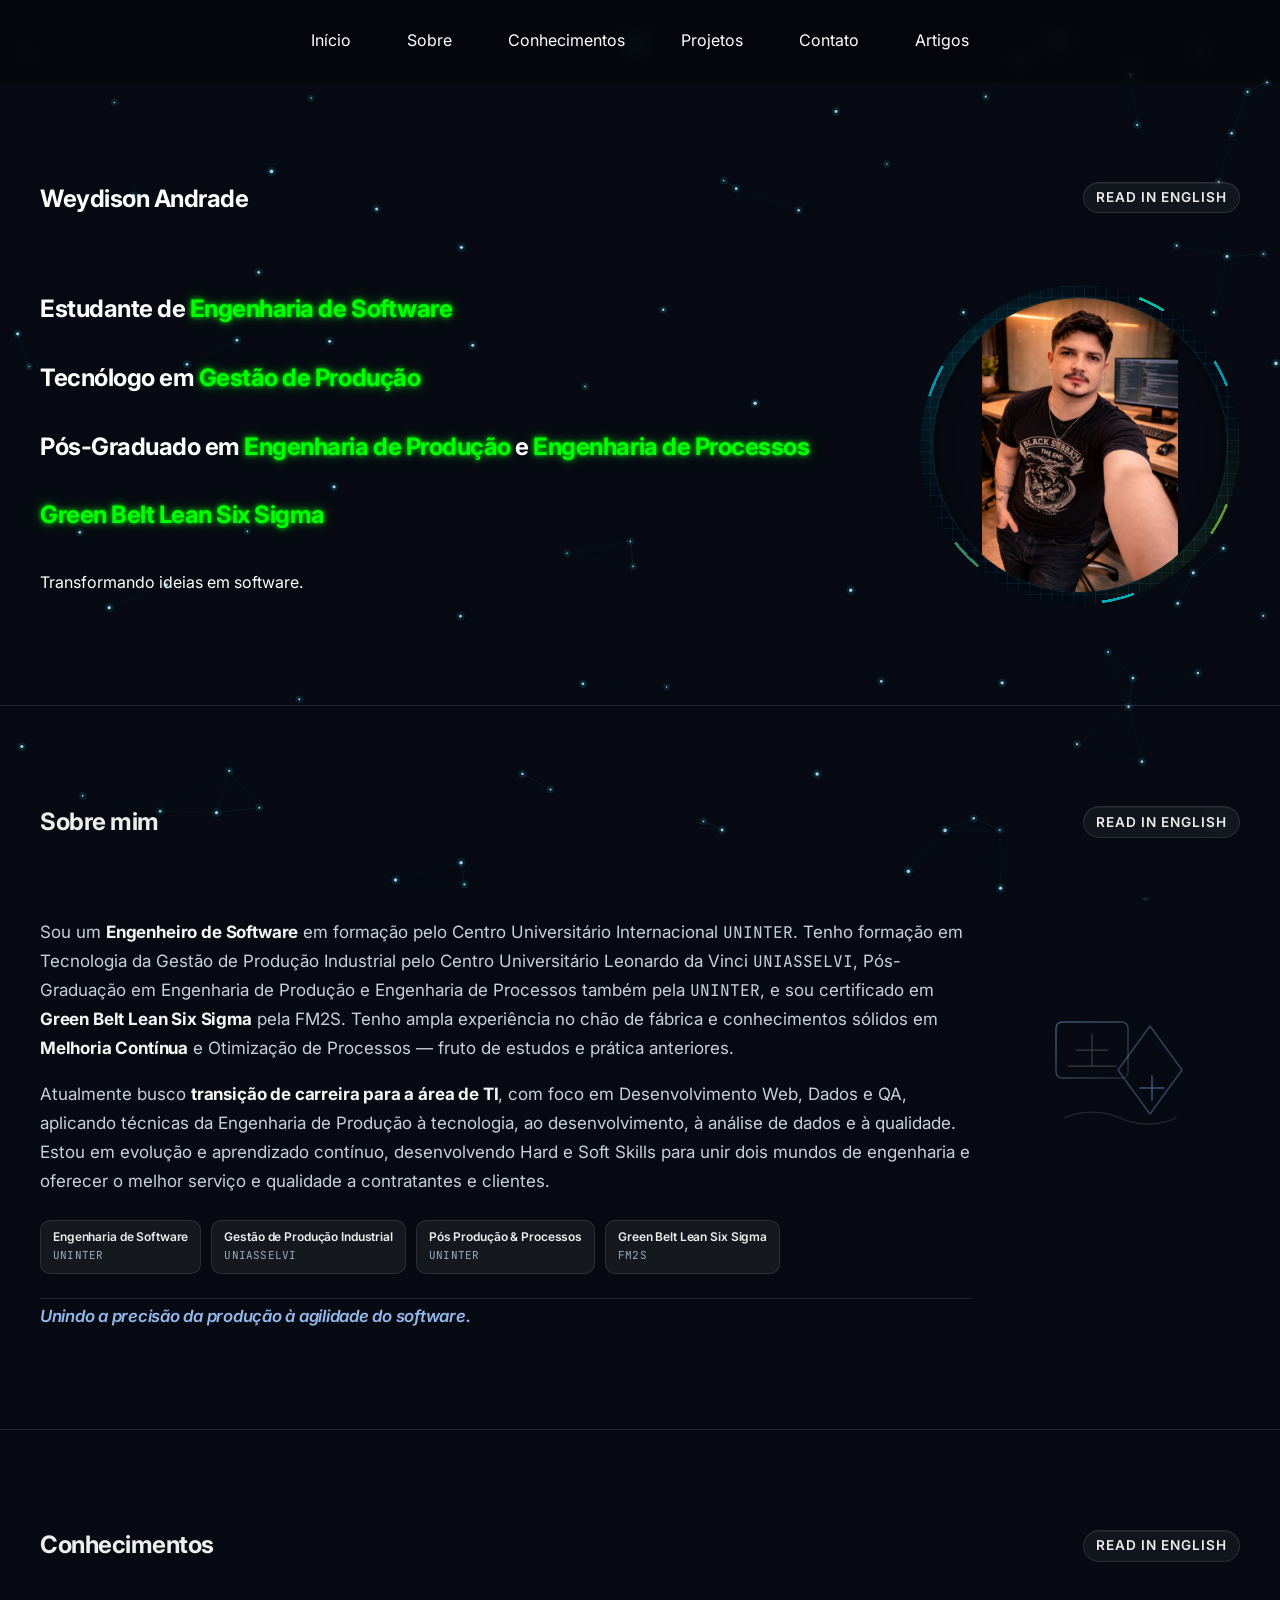
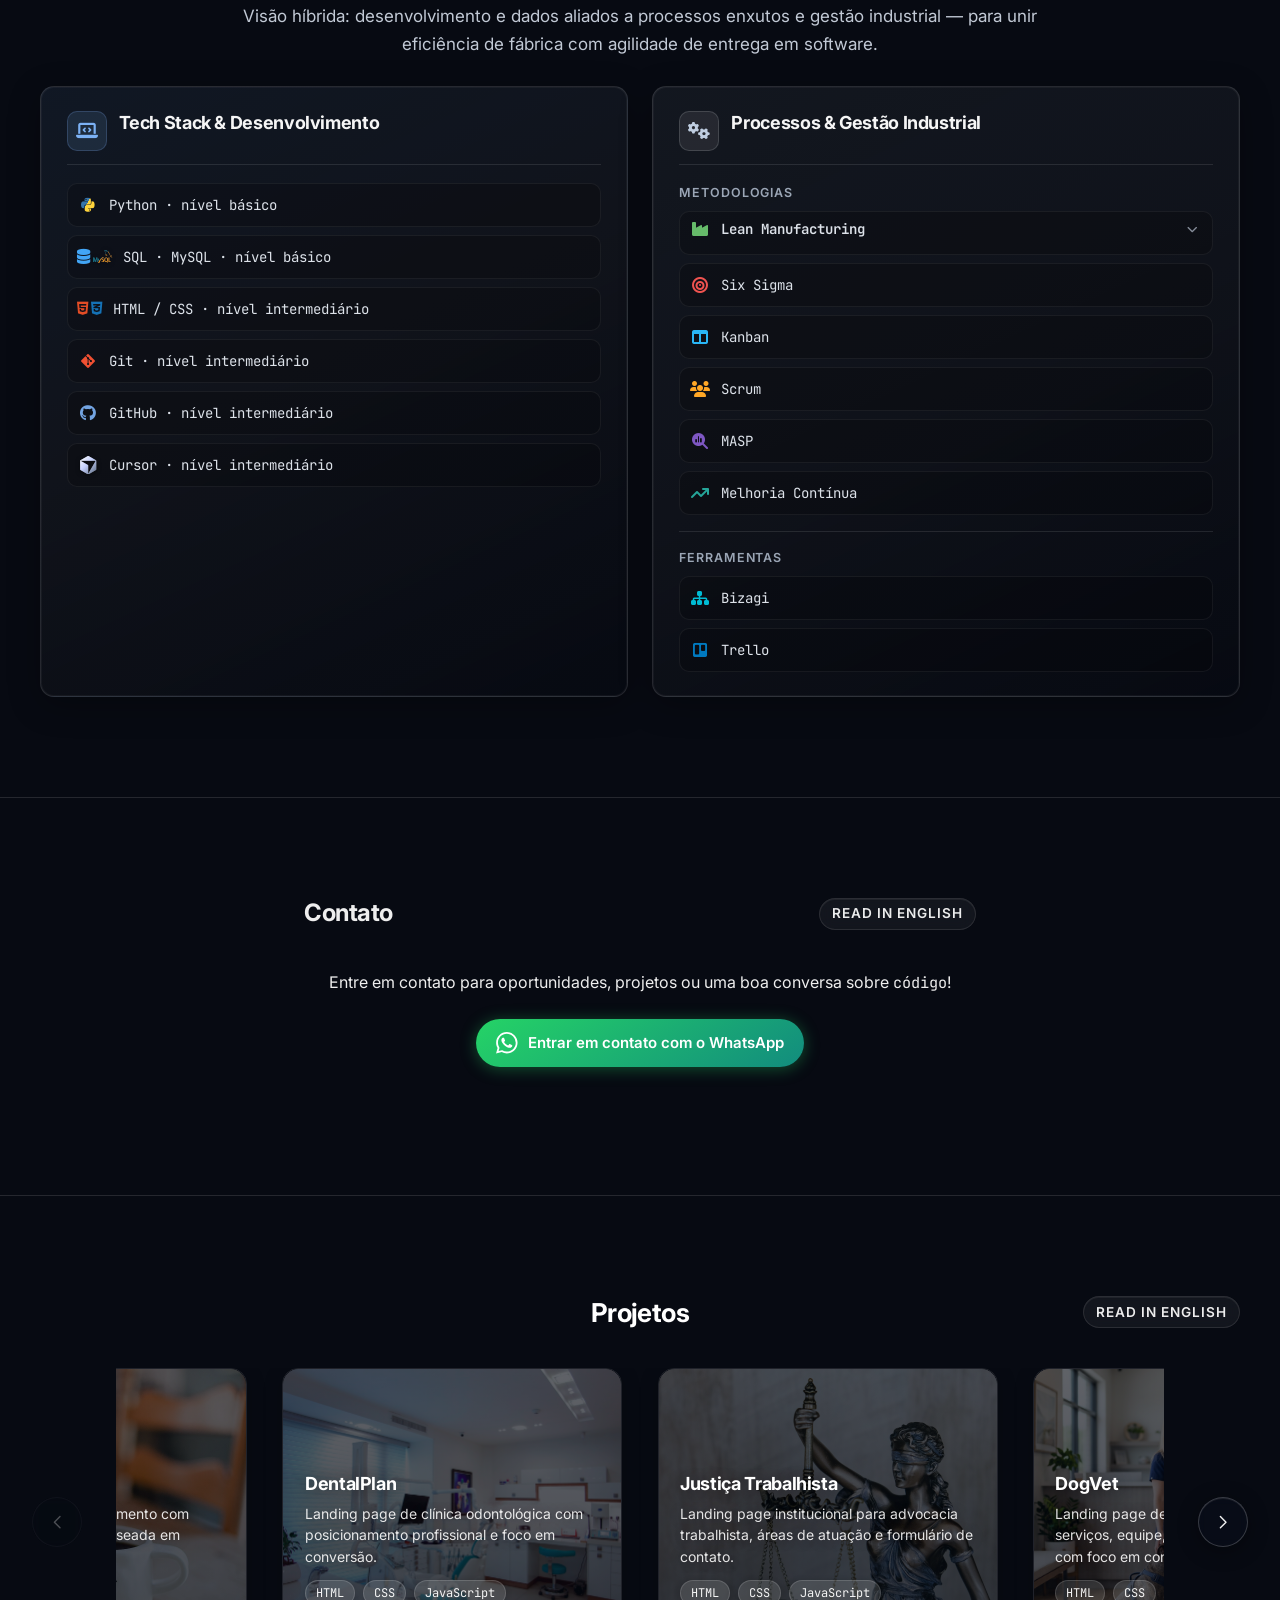
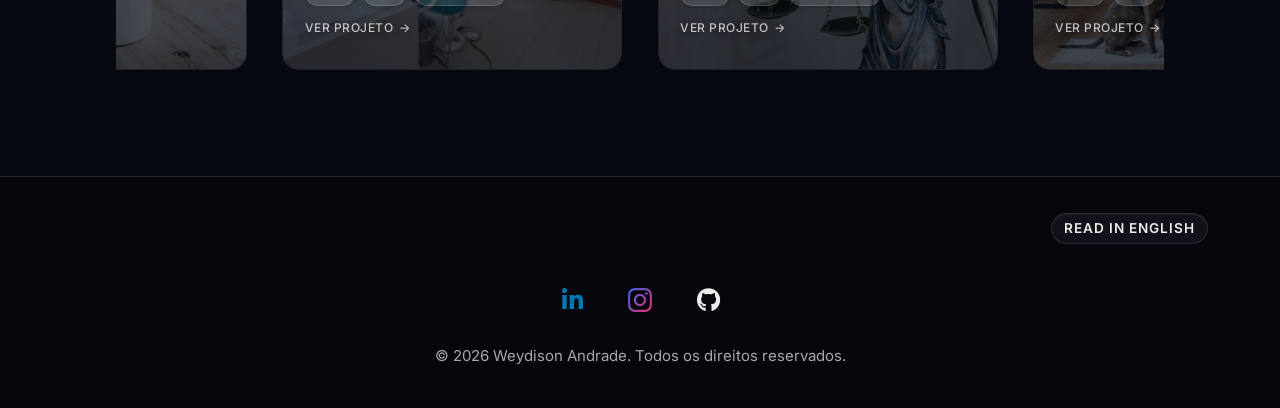
==== html/index.html @ 87df0176 "melhoroas visuais e funcionais" ====
<!DOCTYPE html>
<html lang="pt-BR">
  <!-- Metadados, fontes e folha de estilos globais -->
  <head>
    <meta charset="UTF-8" />
    <meta name="viewport" content="width=device-width, initial-scale=1.0" />
    <title>Weydison Andrade</title>
    <!-- Pré-conexão com servidores do Google Fonts (melhora desempenho) -->
    <link rel="preconnect" href="https://fonts.googleapis.com" />
    <link rel="preconnect" href="https://fonts.gstatic.com" crossorigin />
    <!-- Tipografia: Inter (texto) e JetBrains Mono (termos técnicos) -->
    <link
      href="https://fonts.googleapis.com/css2?family=Inter:wght@400;600;700&family=JetBrains+Mono:wght@400&display=swap"
      rel="stylesheet"
    />
    <!-- Ícones oficiais de marcas (LinkedIn, Instagram, GitHub) -->
    <link
      rel="stylesheet"
      href="https://cdnjs.cloudflare.com/ajax/libs/font-awesome/6.5.2/css/all.min.css"
      crossorigin="anonymous"
      referrerpolicy="no-referrer"
    />
    <link rel="stylesheet" href="css/style.css" />
  </head>
  <body>
    <!-- Fundo animado: rede de partículas (desenhado via Canvas em particles.js) -->
    <canvas id="particle-network" class="particle-canvas" aria-hidden="true"></canvas>

    <!-- Cabeçalho fixo: menu hambúrguer (mobile) + âncoras para as seções da página -->
    <header class="header">
      <button
        class="header__toggle"
        type="button"
        id="menuToggle"
        aria-label="Abrir menu"
        aria-expanded="false"
        aria-controls="headerNav"
      >
        <span class="header__bar"></span>
        <span class="header__bar"></span>
        <span class="header__bar"></span>
      </button>

      <nav class="header__nav" id="headerNav" aria-label="Principal">
        <ul class="header__list">
          <li><a href="#inicio">Início</a></li>
          <li><a href="#sobre">Sobre</a></li>
          <li><a href="#conhecimentos">Conhecimentos</a></li>
          <li><a href="#projetos">Projetos</a></li>
          <li><a href="#contato">Contato</a></li>
          <li><a href="artigos.html">Artigos</a></li>
        </ul>
      </nav>
    </header>

    <!-- Seção inicial (hero): nome, cargo e foto -->
    <section class="home section--translatable" id="inicio">
      <div class="section-container home__inner">
        <div class="section__head section__head--home">
          <h1>Weydison Andrade</h1>
          <button type="button" class="btn-translate" aria-pressed="false" aria-label="Read this section in English">
            Read in English
          </button>
        </div>
        <div class="home__columns">
        <div class="home-text">
          <h2
            data-en="<span class=&quot;home__text-glow&quot;>Software Engineering</span> Student"
          >
            Estudante de <span class="home__text-glow">Engenharia de Software</span>
          </h2>
          <h2
            data-en="<span class=&quot;home__text-glow&quot;>Production Management</span> Technologist"
          >
            Tecnólogo em <span class="home__text-glow">Gestão de Produção</span>
          </h2>
          <h2
            data-en="Postgraduate in <span class=&quot;home__text-glow&quot;>Production Engineering</span> and <span class=&quot;home__text-glow&quot;>Process Engineering</span>"
          >
            Pós-Graduado em <span class="home__text-glow">Engenharia de Produção</span> e
            <span class="home__text-glow">Engenharia de Processos</span>
          </h2>
          <h2 data-en="<span class=&quot;home__text-glow&quot;>Green Belt Lean Six Sigma</span>">
            <span class="home__text-glow">Green Belt Lean Six Sigma</span>
          </h2>
          <p data-en="Turning ideas into software.">Transformando ideias em software.</p>
        </div>
        <div class="home__photo">
          <div class="home__photo-wrap">
            <div class="home__photo-circuit" aria-hidden="true"></div>
            <div class="home__photo-ring" aria-hidden="true"></div>
            <div class="home__photo-core">
              <img
                class="home__img"
                src="../MinhaImagem/Eu.jpeg"
                alt="Foto de Weydison Andrade"
                width="440"
                height="640"
                fetchpriority="high"
                decoding="async"
              />
            </div>
          </div>
        </div>
        </div>
      </div>
    </section>
    <hr class="section-divider" />
    <!-- Apresentação: transição Produção → Software + credenciais -->
    <section class="about section--translatable" id="sobre">
      <div class="section-container about__inner">
        <div class="section__head">
          <h2 data-en="About me">Sobre mim</h2>
          <button type="button" class="btn-translate" aria-pressed="false" aria-label="Read this section in English">
            Read in English
          </button>
        </div>
        <div class="about__main">
          <div class="about__copy">
            <p
              data-en="I am a <strong>Software Engineer</strong> in training at the International University Center <span class=&quot;tech-inline&quot;>UNINTER</span>. I hold a degree in Industrial Production Management Technology from Leonardo da Vinci University Center <span class=&quot;tech-inline&quot;>UNIASSELVI</span>, postgraduate studies in Production Engineering and Process Engineering also at <span class=&quot;tech-inline&quot;>UNINTER</span>, and I am certified in <strong>Green Belt Lean Six Sigma</strong> by FM2S. I have extensive shop-floor experience and solid knowledge in <strong>Continuous Improvement</strong> and Process Optimization — from prior studies and practice."
            >
              Sou um <strong>Engenheiro de Software</strong> em formação pelo Centro Universitário
              Internacional <span class="tech-inline">UNINTER</span>. Tenho formação em Tecnologia da
              Gestão de Produção Industrial pelo Centro Universitário Leonardo da Vinci
              <span class="tech-inline">UNIASSELVI</span>, Pós-Graduação em Engenharia de Produção e
              Engenharia de Processos também pela <span class="tech-inline">UNINTER</span>, e sou
              certificado em <strong>Green Belt Lean Six Sigma</strong> pela FM2S. Tenho ampla
              experiência no chão de fábrica e conhecimentos sólidos em
              <strong>Melhoria Contínua</strong> e Otimização de Processos — fruto de estudos e
              prática anteriores.
            </p>
            <p
              data-en="I am currently pursuing a <strong>career transition into IT</strong>, focusing on Web Development, Data, and QA, applying Production Engineering techniques to technology, development, data analysis, and quality. I am constantly growing and learning, building hard and soft skills to bridge two fields of engineering and deliver the best service and quality to employers and clients."
            >
              Atualmente busco <strong>transição de carreira para a área de TI</strong>, com foco em
              Desenvolvimento Web, Dados e QA, aplicando técnicas da Engenharia de Produção à
              tecnologia, ao desenvolvimento, à análise de dados e à qualidade. Estou em evolução e
              aprendizado contínuo, desenvolvendo Hard e Soft Skills para unir dois mundos de
              engenharia e oferecer o melhor serviço e qualidade a contratantes e clientes.
            </p>
          </div>
          <ul class="about__credentials" aria-label="Formação e certificações">
            <li class="about__credential">
              <span class="about__credential-title" data-en="Software Engineering">Engenharia de Software</span>
              <span class="about__credential-org">UNINTER</span>
            </li>
            <li class="about__credential">
              <span class="about__credential-title" data-en="Industrial Production Management">Gestão de Produção Industrial</span>
              <span class="about__credential-org">UNIASSELVI</span>
            </li>
            <li class="about__credential">
              <span class="about__credential-title" data-en="Postgraduate Production &amp; Processes">Pós Produção &amp; Processos</span>
              <span class="about__credential-org">UNINTER</span>
            </li>
            <li class="about__credential">
              <span class="about__credential-title" data-en="Green Belt Lean Six Sigma">Green Belt Lean Six Sigma</span>
              <span class="about__credential-org">FM2S</span>
            </li>
          </ul>
          <p class="about__tagline" data-en="Bridging production precision with software agility.">
            Unindo a precisão da produção à agilidade do software.
          </p>
        </div>
        <aside class="about__aside" aria-hidden="true">
          <svg class="about__deco" viewBox="0 0 200 200" width="200" height="200" focusable="false">
            <defs>
              <linearGradient id="about-deco-grad" x1="0%" y1="0%" x2="100%" y2="100%">
                <stop offset="0%" stop-color="rgba(130, 185, 255, 0.45)" />
                <stop offset="100%" stop-color="rgba(255, 255, 255, 0.12)" />
              </linearGradient>
            </defs>
            <rect
              x="24"
              y="52"
              width="72"
              height="56"
              rx="6"
              fill="none"
              stroke="url(#about-deco-grad)"
              stroke-width="1.5"
            />
            <path
              d="M36 96h48M60 64v32M44 80h32"
              fill="none"
              stroke="rgba(255,255,255,0.22)"
              stroke-width="1.25"
              stroke-linecap="round"
            />
            <path
              d="M118 56l32 44-32 44-32-44 32-44z"
              fill="none"
              stroke="rgba(130,185,255,0.35)"
              stroke-width="1.5"
              stroke-linejoin="round"
            />
            <path
              d="M108 118h24M120 106v24"
              fill="none"
              stroke="rgba(130,185,255,0.45)"
              stroke-width="1.5"
              stroke-linecap="round"
            />
            <path
              d="M32 148c16-8 40-8 56 0s40 8 56 0"
              fill="none"
              stroke="rgba(255,255,255,0.14)"
              stroke-width="1.25"
              stroke-linecap="round"
            />
          </svg>
        </aside>
      </div>
    </section>
    <hr class="section-divider" />
    <!-- Conhecimentos em dashboard: Tech × Processos (ícones Font Awesome) -->
    <section class="know-how section--translatable" id="conhecimentos">
      <div class="section-container know-how__wrap">
        <div class="section__head">
          <h2 data-en="Skills">Conhecimentos</h2>
          <button type="button" class="btn-translate" aria-pressed="false" aria-label="Read this section in English">
            Read in English
          </button>
        </div>
        <p
          class="know-how__intro"
          data-en="A hybrid view: development and data combined with lean processes and industrial management — bringing factory efficiency together with agile software delivery."
        >
          Visão híbrida: desenvolvimento e dados aliados a processos enxutos e gestão industrial —
          para unir eficiência de fábrica com agilidade de entrega em software.
        </p>
        <div class="know-how__grid">
          <article class="know-how-card know-how-card--tech">
            <header class="know-how-card__header">
              <span class="know-how-card__badge-icon" aria-hidden="true">
                <i class="fa-solid fa-laptop-code"></i>
              </span>
              <h3 class="know-how-card__title" data-en="Tech Stack &amp; Development">Tech Stack &amp; Desenvolvimento</h3>
            </header>
            <ul class="know-how-card__list">
              <li class="know-how-item">
                <i
                  class="fa-brands fa-python know-how-item__glyph know-how-item__glyph--python"
                  aria-hidden="true"
                ></i>
                <span class="know-how-item__label" data-en="Python · beginner level">Python · nível básico</span>
              </li>
              <li class="know-how-item">
                <span
                  class="know-how-item__glyph know-how-item__glyph--pair know-how-item__glyph--sql-mysql"
                  aria-hidden="true"
                >
                  <i class="fa-solid fa-database"></i>
                  <span class="know-how-item__mysql-mark">
                    <svg
                      xmlns="http://www.w3.org/2000/svg"
                      viewBox="0 0 24 24"
                      class="know-how-item__mysql-svg"
                      aria-hidden="true"
                      focusable="false"
                    >
                      <defs>
                        <linearGradient
                          id="knowhow-mysql-grad"
                          x1="0"
                          y1="0"
                          x2="24"
                          y2="24"
                          gradientUnits="userSpaceOnUse"
                        >
                          <stop offset="0%" stop-color="#00758f" />
                          <stop offset="50%" stop-color="#00758f" />
                          <stop offset="50%" stop-color="#f29111" />
                          <stop offset="100%" stop-color="#f29111" />
                        </linearGradient>
                      </defs>
                      <path
                        fill="url(#knowhow-mysql-grad)"
                        d="M16.405 5.501c-.115 0-.193.014-.274.033v.013h.014c.054.104.146.18.214.273.054.107.1.214.154.32l.014-.015c.094-.066.14-.172.14-.333-.04-.047-.046-.094-.08-.14-.04-.067-.126-.1-.18-.153zM5.77 18.695h-.927a50.854 50.854 0 00-.27-4.41h-.008l-1.41 4.41H2.45l-1.4-4.41h-.01a72.892 72.892 0 00-.195 4.41H0c.055-1.966.192-3.81.41-5.53h1.15l1.335 4.064h.008l1.347-4.064h1.095c.242 2.015.384 3.86.428 5.53zm4.017-4.08c-.378 2.045-.876 3.533-1.492 4.46-.482.716-1.01 1.073-1.583 1.073-.153 0-.34-.046-.566-.138v-.494c.11.017.24.026.386.026.268 0 .483-.075.647-.222.197-.18.295-.382.295-.605 0-.155-.077-.47-.23-.944L6.23 14.615h.91l.727 2.36c.164.536.233.91.205 1.123.4-1.064.678-2.227.835-3.483zm12.325 4.08h-2.63v-5.53h.885v4.85h1.745zm-3.32.135l-1.016-.5c.09-.076.177-.158.255-.25.433-.506.648-1.258.648-2.253 0-1.83-.718-2.746-2.155-2.746-.704 0-1.254.232-1.65.697-.43.508-.646 1.256-.646 2.245 0 .972.19 1.686.574 2.14.35.41.877.615 1.583.615.264 0 .506-.033.725-.098l1.325.772.36-.622zM15.5 17.588c-.225-.36-.337-.94-.337-1.736 0-1.393.424-2.09 1.27-2.09.443 0 .77.167.977.5.224.362.336.936.336 1.723 0 1.404-.424 2.108-1.27 2.108-.445 0-.77-.167-.978-.5zm-1.658-.425c0 .47-.172.856-.516 1.156-.344.3-.803.45-1.384.45-.543 0-1.064-.172-1.573-.515l.237-.476c.438.22.833.328 1.19.328.332 0 .593-.073.783-.22a.754.754 0 00.3-.615c0-.33-.23-.61-.648-.845-.388-.213-1.163-.657-1.163-.657-.422-.307-.632-.636-.632-1.177 0-.45.157-.81.47-1.085.315-.278.72-.415 1.22-.415.512 0 .98.136 1.4.41l-.213.476a2.726 2.726 0 00-1.064-.23c-.283 0-.502.068-.654.206a.685.685 0 00-.248.524c0 .328.234.61.666.85.393.215 1.187.67 1.187.67.433.305.648.63.648 1.168zm9.382-5.852c-.535-.014-.95.04-1.297.188-.1.04-.26.04-.274.167.055.053.063.14.11.214.08.134.218.313.346.407.14.11.28.216.427.31.26.16.555.255.81.416.145.094.293.213.44.313.073.05.12.14.214.172v-.02c-.046-.06-.06-.147-.105-.214-.067-.067-.134-.127-.2-.193a3.223 3.223 0 00-.695-.675c-.214-.146-.682-.35-.77-.595l-.013-.014c.146-.013.32-.066.46-.106.227-.06.435-.047.67-.106.106-.027.213-.06.32-.094v-.06c-.12-.12-.21-.283-.334-.395a8.867 8.867 0 00-1.104-.823c-.21-.134-.476-.22-.697-.334-.08-.04-.214-.06-.26-.127-.12-.146-.19-.34-.275-.514a17.69 17.69 0 01-.547-1.163c-.12-.262-.193-.523-.34-.763-.69-1.137-1.437-1.826-2.586-2.5-.247-.14-.543-.2-.856-.274-.167-.008-.334-.02-.5-.027-.11-.047-.216-.174-.31-.235-.38-.24-1.364-.76-1.644-.072-.18.434.267.862.422 1.082.115.153.26.328.34.5.047.116.06.235.107.356.106.294.207.622.347.897.073.14.153.287.247.413.054.073.146.107.167.227-.094.136-.1.334-.154.5-.24.757-.146 1.693.194 2.25.107.166.362.534.703.393.3-.12.234-.5.32-.835.02-.08.007-.133.048-.187v.015c.094.188.188.367.274.555.206.328.566.668.867.895.16.12.287.328.487.402v-.02h-.015c-.043-.058-.1-.086-.154-.133a3.445 3.445 0 01-.35-.4 8.76 8.76 0 01-.747-1.218c-.11-.21-.202-.436-.29-.643-.04-.08-.04-.2-.107-.24-.1.146-.247.273-.32.453-.127.288-.14.642-.188 1.01-.027.007-.014 0-.027.014-.214-.052-.287-.274-.367-.46-.2-.475-.233-1.238-.06-1.785.047-.14.247-.582.167-.716-.042-.127-.174-.2-.247-.303a2.478 2.478 0 01-.24-.427c-.16-.374-.24-.788-.414-1.162-.08-.173-.22-.354-.334-.513-.127-.18-.267-.307-.368-.52-.033-.073-.08-.194-.027-.274.014-.054.042-.075.094-.09.088-.072.335.022.422.062.247.1.455.194.662.334.094.066.195.193.315.226h.14c.214.047.455.014.655.073.355.114.675.28.962.46a5.953 5.953 0 012.085 2.286c.08.154.115.295.188.455.14.33.313.663.455.982.14.315.275.636.476.897.1.14.502.213.682.286.133.06.34.115.46.188.23.14.454.3.67.454.11.076.443.243.463.378z"
                      />
                    </svg>
                  </span>
                </span>
                <span class="know-how-item__label" data-en="SQL · MySQL · beginner level">SQL · MySQL · nível básico</span>
              </li>
              <li class="know-how-item">
                <span class="know-how-item__glyph know-how-item__glyph--pair" aria-hidden="true">
                  <i class="fa-brands fa-html5"></i>
                  <i class="fa-brands fa-css3-alt"></i>
                </span>
                <span class="know-how-item__label" data-en="HTML / CSS · intermediate level">HTML / CSS · nível intermediário</span>
              </li>
              <li class="know-how-item">
                <i class="fa-brands fa-git-alt know-how-item__glyph know-how-item__glyph--git" aria-hidden="true"></i>
                <span class="know-how-item__label" data-en="Git · intermediate level">Git · nível intermediário</span>
              </li>
              <li class="know-how-item">
                <i class="fa-brands fa-github know-how-item__glyph" aria-hidden="true"></i>
                <span class="know-how-item__label" data-en="GitHub · intermediate level">GitHub · nível intermediário</span>
              </li>
              <li class="know-how-item">
                <span class="know-how-item__glyph know-how-item__glyph--cursor-app" aria-hidden="true">
                  <svg
                    xmlns="http://www.w3.org/2000/svg"
                    viewBox="0 0 24 24"
                    class="know-how-item__cursor-svg"
                    aria-hidden="true"
                    focusable="false"
                  >
                    <defs>
                      <linearGradient
                        id="knowhow-cursor-grad"
                        x1="2"
                        y1="2"
                        x2="22"
                        y2="22"
                        gradientUnits="userSpaceOnUse"
                      >
                        <stop stop-color="#f8fafc" />
                        <stop offset="0.42" stop-color="#c7d2fe" />
                        <stop offset="1" stop-color="#64748b" />
                      </linearGradient>
                    </defs>
                    <path
                      fill="url(#knowhow-cursor-grad)"
                      d="M11.503.131 1.891 5.678a.84.84 0 0 0-.42.726v11.188c0 .3.162.575.42.724l9.609 5.55a1 1 0 0 0 .998 0l9.61-5.55a.84.84 0 0 0 .42-.724V6.404a.84.84 0 0 0-.42-.726L12.497.131a1.01 1.01 0 0 0-.996 0M2.657 6.338h18.55c.263 0 .43.287.297.515L12.23 22.918c-.062.107-.229.064-.229-.06V12.335a.59.59 0 0 0-.295-.51l-9.11-5.257c-.109-.063-.064-.23.061-.23"
                    />
                  </svg>
                </span>
                <span class="know-how-item__label" data-en="Cursor · intermediate level">Cursor · nível intermediário</span>
              </li>
            </ul>
          </article>
          <article class="know-how-card know-how-card--process">
            <header class="know-how-card__header">
              <span class="know-how-card__badge-icon" aria-hidden="true">
                <i class="fa-solid fa-gears"></i>
              </span>
              <h3 class="know-how-card__title" data-en="Processes &amp; Industrial Management">Processos &amp; Gestão Industrial</h3>
            </header>
            <div class="know-how-card__groups">
              <div class="know-how-card__group">
                <h4 class="know-how-card__subheading" data-en="Methodologies">Metodologias</h4>
                <ul class="know-how-card__list">
                  <li class="know-how-item know-how-item--lean-disclosure">
                    <button
                      type="button"
                      class="know-how-item__disclosure-trigger"
                      id="trigger-lean-mfg"
                      aria-expanded="false"
                      aria-controls="def-lean-mfg"
                      aria-label="Mostrar ou ocultar a definição de Lean Manufacturing"
                    >
                      <i
                        class="fa-solid fa-industry know-how-item__glyph know-how-item__glyph--proc-lean"
                        aria-hidden="true"
                      ></i>
                      <span class="know-how-item__label">Lean Manufacturing</span>
                      <span class="know-how-item__disclosure-chevron" aria-hidden="true">
                        <i class="fa-solid fa-chevron-down"></i>
                      </span>
                    </button>
                    <div id="def-lean-mfg" class="know-how-item__def-panel" hidden>
                      <p
                        class="know-how-item__def"
                        data-en="Lean Manufacturing is a methodology that seeks to eliminate waste and maximize value, producing more with fewer resources and focusing on what truly matters to the customer."
                      >
                        Lean Manufacturing é uma metodologia que busca eliminar desperdícios e maximizar valor, produzindo mais com menos recursos, focando no que realmente importa para o cliente.
                      </p>
                    </div>
                  </li>
                  <li class="know-how-item">
                    <i
                      class="fa-solid fa-bullseye know-how-item__glyph know-how-item__glyph--proc-sixsigma"
                      aria-hidden="true"
                    ></i>
                    <span class="know-how-item__label">Six Sigma</span>
                  </li>
                  <li class="know-how-item">
                    <i
                      class="fa-solid fa-table-columns know-how-item__glyph know-how-item__glyph--proc-kanban"
                      aria-hidden="true"
                    ></i>
                    <span class="know-how-item__label">Kanban</span>
                  </li>
                  <li class="know-how-item">
                    <i class="fa-solid fa-users know-how-item__glyph know-how-item__glyph--proc-scrum" aria-hidden="true"></i>
                    <span class="know-how-item__label">Scrum</span>
                  </li>
                  <li class="know-how-item">
                    <i
                      class="fa-solid fa-magnifying-glass-chart know-how-item__glyph know-how-item__glyph--proc-masp"
                      aria-hidden="true"
                    ></i>
                    <span class="know-how-item__label">MASP</span>
                  </li>
                  <li class="know-how-item">
                    <i
                      class="fa-solid fa-arrow-trend-up know-how-item__glyph know-how-item__glyph--proc-ci"
                      aria-hidden="true"
                    ></i>
                    <span class="know-how-item__label" data-en="Continuous Improvement">Melhoria Contínua</span>
                  </li>
                </ul>
              </div>
              <div class="know-how-card__group">
                <h4 class="know-how-card__subheading" data-en="Tools">Ferramentas</h4>
                <ul class="know-how-card__list">
                  <li class="know-how-item">
                    <i
                      class="fa-solid fa-sitemap know-how-item__glyph know-how-item__glyph--proc-bizagi"
                      aria-hidden="true"
                    ></i>
                    <span class="know-how-item__label">Bizagi</span>
                  </li>
                  <li class="know-how-item">
                    <i class="fa-brands fa-trello know-how-item__glyph know-how-item__glyph--proc-trello" aria-hidden="true"></i>
                    <span class="know-how-item__label">Trello</span>
                  </li>
                </ul>
              </div>
            </div>
          </article>
        </div>
      </div>
    </section>
    <hr class="section-divider" />
    <!-- Contato: texto de convite + link para WhatsApp (abre em nova aba) -->
    <section class="contact section--translatable" id="contato">
      <div class="section-container contact-text">
        <div class="section__head">
          <h2 data-en="Contact">Contato</h2>
          <button type="button" class="btn-translate" aria-pressed="false" aria-label="Read this section in English">
            Read in English
          </button>
        </div>
        <p data-en="Get in touch for opportunities, projects, or a great conversation about <span class=&quot;tech-inline&quot;>code</span>!">
          Entre em contato para oportunidades, projetos ou uma boa conversa sobre <span class="tech-inline">código</span>!
        </p>
        <a
          class="contact-whatsapp"
          href="https://wa.me/5592992929044?text=Ol%C3%A1%21%20Vi%20seu%20portf%C3%B3lio%20e%20gostaria%20de%20conversar."
          target="_blank"
          rel="noopener noreferrer"
          aria-label="Conversar no WhatsApp"
          data-aria-en="Chat on WhatsApp"
        >
          <svg class="contact-whatsapp__icon" viewBox="0 0 24 24" aria-hidden="true" fill="currentColor">
            <path
              d="M17.472 14.382c-.297-.149-1.758-.867-2.03-.967-.273-.099-.471-.148-.67.15-.197.297-.767.966-.94 1.164-.173.199-.347.223-.644.075-.297-.15-1.255-.463-2.39-1.475-.883-.788-1.48-1.761-1.653-2.059-.173-.297-.018-.458.13-.606.134-.133.298-.347.446-.52.149-.174.198-.298.298-.497.099-.198.05-.371-.025-.52-.075-.149-.669-1.612-.916-2.207-.242-.579-.487-.5-.669-.51-.173-.008-.371-.01-.57-.01-.198 0-.52.074-.792.372-.272.297-1.04 1.016-1.04 2.479 0 1.462 1.065 2.875 1.213 3.074.149.198 2.096 3.2 5.077 4.487.709.306 1.262.489 1.694.625.712.227 1.36.195 1.871.118.571-.085 1.758-.719 2.006-1.413.248-.694.248-1.289.173-1.413-.074-.124-.272-.198-.57-.347m-5.421 7.403h-.004a9.87 9.87 0 01-5.031-1.378l-.361-.214-3.741.982.998-3.648-.235-.374a9.86 9.86 0 01-1.51-5.26c.001-5.45 4.436-9.884 9.888-9.884 2.64 0 5.122 1.03 6.988 2.898a9.825 9.825 0 012.893 6.994c-.003 5.45-4.435 9.884-9.885 9.884m8.413-18.297A11.815 11.815 0 0012.05 0C5.495 0 .16 5.335.157 11.892c0 2.096.547 4.142 1.588 5.945L.057 24l6.305-1.654a11.882 11.882 0 005.683 1.448h.005c6.554 0 11.89-5.335 11.893-11.893a11.821 11.821 0 00-3.48-8.413z"
            />
          </svg>
          <span data-en="Contact me on WhatsApp">Entrar em contato com o WhatsApp</span>
        </a>
      </div>
    </section>
    <hr class="section-divider section-divider--after-contact" />
    <!-- Portfólio: carrossel horizontal com botões prev/next (lógica em projects-carousel.js) -->
    <section class="projects section--translatable" id="projetos" aria-labelledby="projects-heading">
      <div class="section-container section-container--projects">
      <div class="section__head section__head--projects">
        <h2 id="projects-heading" class="projects__heading" data-en="Projects">Projetos</h2>
        <button type="button" class="btn-translate" aria-pressed="false" aria-label="Read this section in English">
          Read in English
        </button>
      </div>
      <div class="projects__wrap">
        <!-- Anterior: scroll para a esquerda + movimento visual no clique (CSS + js/projects-carousel.js) -->
        <button
          type="button"
          class="projects__nav projects__nav--prev"
          id="projectsPrev"
          aria-controls="projectsCarousel"
          aria-label="Ver projetos anteriores"
          data-aria-en="See previous projects"
        >
          <span class="projects__nav-icon-wrap" aria-hidden="true">
            <svg class="projects__nav-icon" viewBox="0 0 24 24" fill="none" stroke="currentColor" stroke-width="1.5" stroke-linecap="round" stroke-linejoin="round">
              <path d="m15 18-6-6 6-6" />
            </svg>
          </span>
        </button>
        <!-- Lista rolável de cards; cada card é um link para o deploy do projeto -->
        <div
          class="projects__container"
          id="projectsCarousel"
          role="region"
          aria-label="Carrossel de projetos"
          data-aria-en="Projects carousel"
          tabindex="0"
        >
        <!-- Card: EcoFábrica (fundo e estilo definidos em CSS por classe project-card--visual) -->
        <article class="project-card project-card--linkable project-card--visual">
          <a
            class="project-card__link"
            href="https://smarth-factory.vercel.app/"
            target="_blank"
            rel="noopener noreferrer"
            aria-label="EcoFábrica: painel de produção com OEE e KPIs. Abre em nova aba."
            data-aria-en="EcoFábrica: production dashboard with OEE and KPIs. Opens in a new tab."
          >
            <span class="project-card__bg" aria-hidden="true"></span>
            <span class="project-card__overlay" aria-hidden="true"></span>
            <div class="project-card__inner">
              <h3 class="project-card__title">EcoFábrica</h3>
              <p
                class="project-card__desc"
                data-en="Production dashboard with <span class=&quot;tech-inline&quot;>OEE</span>, <span class=&quot;tech-inline&quot;>KPIs</span>, and daily logging."
              >
                Painel de produção com <span class="tech-inline">OEE</span>, <span class="tech-inline">KPIs</span> e
                registro diário.
              </p>
              <div class="project-card__tags" aria-label="Tecnologias utilizadas">
                <span class="project-card__badge">Python</span>
                <span class="project-card__badge">Flask</span>
                <span class="project-card__badge">MySQL</span>
              </div>
              <span class="project-card__hint" aria-hidden="true" data-en="Open project">Abrir projeto</span>
            </div>
          </a>
        </article>
        <!-- Card: PsicoHealth -->
        <article class="project-card project-card--linkable project-card--visual project-card--psyco">
          <a
            class="project-card__link"
            href="https://psyco-health.vercel.app/"
            target="_blank"
            rel="noopener noreferrer"
            aria-label="PsicoHealth: psicologia com foco em acolhimento e equilíbrio. Abre em nova aba."
            data-aria-en="PsicoHealth: psychology focused on care and balance. Opens in a new tab."
          >
            <span class="project-card__bg" aria-hidden="true"></span>
            <span class="project-card__overlay" aria-hidden="true"></span>
            <div class="project-card__inner">
              <h3 class="project-card__title">PsicoHealth</h3>
              <p
                class="project-card__desc"
                data-en="Mental health and self-knowledge with a welcoming, evidence-based approach."
              >
                Saúde mental e autoconhecimento com abordagem acolhedora e baseada em evidências.
              </p>
              <div class="project-card__tags" aria-label="Tecnologias utilizadas">
                <span class="project-card__badge">HTML</span>
                <span class="project-card__badge">CSS</span>
                <span class="project-card__badge">JS</span>
              </div>
              <span class="project-card__hint" aria-hidden="true" data-en="View project">Ver projeto</span>
            </div>
          </a>
        </article>
        <!-- Card: DentalPlan -->
        <article class="project-card project-card--linkable project-card--visual project-card--dental">
          <a
            class="project-card__link"
            href="https://dental-plan-beta.vercel.app/"
            target="_blank"
            rel="noopener noreferrer"
            aria-label="DentalPlan: clínica odontológica com foco em atendimento e tecnologia. Abre em nova aba."
            data-aria-en="DentalPlan: dental clinic focused on care and technology. Opens in a new tab."
          >
            <span class="project-card__bg" aria-hidden="true"></span>
            <span class="project-card__overlay" aria-hidden="true"></span>
            <div class="project-card__inner">
              <h3 class="project-card__title">DentalPlan</h3>
              <p
                class="project-card__desc"
                data-en="Dental clinic landing page with professional positioning and conversion focus."
              >
                Landing page de clínica odontológica com posicionamento profissional e foco em conversão.
              </p>
              <div class="project-card__tags" aria-label="Tecnologias utilizadas">
                <span class="project-card__badge">HTML</span>
                <span class="project-card__badge">CSS</span>
                <span class="project-card__badge">JavaScript</span>
              </div>
              <span class="project-card__hint" aria-hidden="true" data-en="View project">Ver projeto</span>
            </div>
          </a>
        </article>
        <!-- Card: Justiça Trabalhista (Escritório Jurídico) -->
        <article class="project-card project-card--linkable project-card--visual project-card--legal">
          <a
            class="project-card__link"
            href="https://weydisonandrade.github.io/Escritorio_Juridico/"
            target="_blank"
            rel="noopener noreferrer"
            aria-label="Justiça Trabalhista: landing page de escritório de advocacia trabalhista. Abre em nova aba."
            data-aria-en="Labor Justice: law firm landing page for labor law practice. Opens in a new tab."
          >
            <span class="project-card__bg" aria-hidden="true"></span>
            <span class="project-card__overlay" aria-hidden="true"></span>
            <div class="project-card__inner">
              <h3 class="project-card__title">Justiça Trabalhista</h3>
              <p
                class="project-card__desc"
                data-en="Institutional landing page for labor law practice, practice areas, and contact form."
              >
                Landing page institucional para advocacia trabalhista, áreas de atuação e formulário de contato.
              </p>
              <div class="project-card__tags" aria-label="Tecnologias utilizadas">
                <span class="project-card__badge">HTML</span>
                <span class="project-card__badge">CSS</span>
                <span class="project-card__badge">JavaScript</span>
              </div>
              <span class="project-card__hint" aria-hidden="true" data-en="View project">Ver projeto</span>
            </div>
          </a>
        </article>
        <!-- Card: DogVet -->
        <article class="project-card project-card--linkable project-card--visual project-card--vet">
          <a
            class="project-card__link"
            href="https://dog-vet.vercel.app/"
            target="_blank"
            rel="noopener noreferrer"
            aria-label="DogVet: clínica veterinária com serviços, equipe e agendamento. Abre em nova aba."
            data-aria-en="DogVet: veterinary clinic with services, team, and scheduling. Opens in a new tab."
          >
            <span class="project-card__bg" aria-hidden="true"></span>
            <span class="project-card__overlay" aria-hidden="true"></span>
            <div class="project-card__inner">
              <h3 class="project-card__title">DogVet</h3>
              <p
                class="project-card__desc"
                data-en="Veterinary clinic landing page: services, team, testimonials, and contact with a conversion focus."
              >
                Landing page de clínica veterinária: serviços, equipe, depoimentos e contato com foco em conversão.
              </p>
              <div class="project-card__tags" aria-label="Tecnologias utilizadas">
                <span class="project-card__badge">HTML</span>
                <span class="project-card__badge">CSS</span>
                <span class="project-card__badge">JavaScript</span>
              </div>
              <span class="project-card__hint" aria-hidden="true" data-en="View project">Ver projeto</span>
            </div>
          </a>
        </article>
        <!-- Card: JC Barbearia — landing premium, planos e agendamento -->
        <article class="project-card project-card--linkable project-card--visual project-card--jcbarbearia">
          <a
            class="project-card__link"
            href="https://barbearia-jc-du-corte-oficial.vercel.app/"
            target="_blank"
            rel="noopener noreferrer"
            aria-label="JC Barbearia: landing page premium com planos, equipe e contato. Abre em nova aba."
            data-aria-en="JC Barbearia: premium barbershop landing page with plans, team, and contact. Opens in a new tab."
          >
            <span class="project-card__bg" aria-hidden="true"></span>
            <span class="project-card__overlay" aria-hidden="true"></span>
            <div class="project-card__inner">
              <h3 class="project-card__title">JC Barbearia</h3>
              <p
                class="project-card__desc"
                data-en="Premium barbershop landing page: hero, team, monthly subscriptions, and contact channels."
              >
                Landing page de barbearia premium: hero, profissionais, assinaturas mensais e canais de contato.
              </p>
              <div class="project-card__tags" aria-label="Tecnologias utilizadas">
                <span class="project-card__badge">HTML</span>
                <span class="project-card__badge">CSS</span>
                <span class="project-card__badge">JavaScript</span>
              </div>
              <span class="project-card__hint" aria-hidden="true" data-en="View project">Ver projeto</span>
            </div>
          </a>
        </article>
        </div>
        <button
          type="button"
          class="projects__nav projects__nav--next"
          id="projectsNext"
          aria-controls="projectsCarousel"
          aria-label="Ver próximos projetos"
          data-aria-en="See next projects"
        >
          <span class="projects__nav-icon-wrap" aria-hidden="true">
            <svg class="projects__nav-icon" viewBox="0 0 24 24" fill="none" stroke="currentColor" stroke-width="1.5" stroke-linecap="round" stroke-linejoin="round">
              <path d="m9 18 6-6-6-6" />
            </svg>
          </span>
        </button>
      </div>
      </div>
    </section>

    <!-- Rodapé: redes sociais + copyright (ano via script inline) -->
    <footer class="site-footer site-footer--translatable section--translatable">
      <div class="site-footer__inner">
        <div class="section__head section__head--footer">
          <button type="button" class="btn-translate" aria-pressed="false" aria-label="Read this section in English">
            Read in English
          </button>
        </div>
        <nav class="site-footer__social" aria-label="Redes sociais">
          <ul class="site-footer__social-list">
            <li>
              <a
                class="site-footer__social-link site-footer__social-link--linkedin"
                href="https://www.linkedin.com/in/weydison-andrade-188b41334/"
                target="_blank"
                rel="noopener noreferrer"
                aria-label="Perfil de Weydison Andrade no LinkedIn (abre em nova aba)"
              >
                <i class="fa-brands fa-linkedin-in site-footer__social-icon" aria-hidden="true"></i>
              </a>
            </li>
            <li>
              <a
                class="site-footer__social-link site-footer__social-link--instagram"
                href="https://www.instagram.com/weydison.andrade/"
                target="_blank"
                rel="noopener noreferrer"
                aria-label="Perfil de Weydison Andrade no Instagram (abre em nova aba)"
              >
                <svg
                  class="site-footer__social-icon site-footer__social-icon--instagram"
                  viewBox="0 0 24 24"
                  width="24"
                  height="24"
                  aria-hidden="true"
                  focusable="false"
                >
                  <defs>
                    <linearGradient id="footer-instagram-gradient" x1="0%" y1="0%" x2="100%" y2="100%">
                      <stop offset="0%" stop-color="#405de6" />
                      <stop offset="100%" stop-color="#e1306c" />
                    </linearGradient>
                  </defs>
                  <path
                    fill="currentColor"
                    d="M12 2.163c3.204 0 3.584.012 4.85.07 3.252.148 4.771 1.691 4.919 4.919.058 1.265.069 1.645.069 4.849 0 3.205-.012 3.584-.069 4.849-.149 3.225-1.664 4.771-4.919 4.919-1.266.058-1.644.07-4.85.07-3.204 0-3.584-.012-4.849-.07-3.26-.149-4.771-1.699-4.919-4.92-.058-1.265-.07-1.644-.07-4.849 0-3.204.013-3.583.07-4.849.149-3.227 1.664-4.771 4.919-4.919 1.266-.057 1.645-.069 4.849-.069zm0-2.163c-3.259 0-3.667.014-4.947.072-4.358.2-6.78 2.618-6.98 6.98-.059 1.281-.073 1.689-.073 4.948 0 3.259.014 3.668.072 4.948.2 4.358 2.618 6.78 6.98 6.98 1.281.058 1.689.072 4.948.072 3.259 0 3.668-.014 4.948-.072 4.354-.2 6.782-2.618 6.979-6.98.059-1.28.073-1.689.073-4.948 0-3.259-.014-3.667-.072-4.947-.196-4.354-2.617-6.78-6.979-6.98-1.281-.059-1.69-.073-4.949-.073zm0 5.838c-3.403 0-6.162 2.759-6.162 6.162s2.759 6.163 6.162 6.163 6.162-2.759 6.162-6.163c0-3.403-2.759-6.162-6.162-6.162zm0 10.162c-2.209 0-4-1.79-4-4 0-2.209 1.791-4 4-4s4 1.791 4 4c0 2.21-1.791 4-4 4zm6.406-11.845c-.796 0-1.441.645-1.441 1.44s.645 1.44 1.441 1.44c.795 0 1.439-.645 1.439-1.44s-.644-1.44-1.439-1.44z"
                  />
                </svg>
              </a>
            </li>
            <li>
              <a
                class="site-footer__social-link site-footer__social-link--github"
                href="https://github.com/WeydisonAndrade"
                target="_blank"
                rel="noopener noreferrer"
                aria-label="Perfil de Weydison Andrade no GitHub (abre em nova aba)"
              >
                <i class="fa-brands fa-github site-footer__social-icon" aria-hidden="true"></i>
              </a>
            </li>
          </ul>
        </nav>
        <p class="site-footer__text">
          © <span id="footer-year"></span>
          <span data-en="Weydison Andrade. All rights reserved.">Weydison Andrade. Todos os direitos reservados.</span>
        </p>
      </div>
    </footer>

    <!-- Script inline: ano no rodapé + abrir/fechar menu mobile e fechar ao clicar em âncora -->
    <script>
      (function () {
        var y = document.getElementById("footer-year");
        if (y) y.textContent = new Date().getFullYear();

        var btn = document.getElementById("menuToggle");
        var nav = document.getElementById("headerNav");
        if (!btn || !nav) return;

        btn.addEventListener("click", function () {
          var open = nav.classList.toggle("is-open");
          btn.classList.toggle("is-open", open);
          btn.setAttribute("aria-expanded", open ? "true" : "false");
          btn.setAttribute("aria-label", open ? "Fechar menu" : "Abrir menu");
        });

        nav.querySelectorAll("a").forEach(function (link) {
          link.addEventListener("click", function () {
            if (window.matchMedia("(max-width: 767px)").matches) {
              nav.classList.remove("is-open");
              btn.classList.remove("is-open");
              btn.setAttribute("aria-expanded", "false");
              btn.setAttribute("aria-label", "Abrir menu");
            }
          });
        });
      })();
    </script>
    <!-- Scripts externos (defer = executam após o HTML estar parseado) -->
    <script src="js/projects-carousel.js" defer></script>
    <script src="js/section-translate.js" defer></script>
    <script src="js/know-how-disclosure.js" defer></script>
    <script src="js/particles.js" defer></script>
  </body>
</html>
---- html/css/style.css ----
/* =============================================================================
   Portfólio — estilos globais (html/index.html)
   Tipografia: Inter + JetBrains Mono | Fundo: canvas de partículas atrás do conteúdo
   ============================================================================= */

/* Reset leve: normaliza caixas e remove sublinhado padrão de links */
* {
  margin: 0;
  padding: 0;
  box-sizing: border-box;
  text-decoration: none;
}

/* --- Espaçamento global: respiro vertical, calha lateral e hierarquia após títulos --- */
:root {
  --section-py-mobile: 3.75rem; /* ~60px */
  --section-py-desktop: 6.25rem; /* ~100px */
  --container-max: 75rem; /* 1200px */
  --container-gutter: clamp(1.25rem, 4vw, 2rem);
  --heading-after-spacing: 2.5rem; /* 40px: h2 → conteúdo seguinte */
  --projects-card-gap: clamp(2rem, 2.75vw, 2.75rem); /* mín. 32px entre cards do portfólio */
  --tech-badge-bg: rgba(255, 255, 255, 0.12);
  --tech-badge-border: rgba(255, 255, 255, 0.14);
  --tech-badge-text: rgba(255, 255, 255, 0.94);
  --tech-badge-hover-bg: rgba(130, 185, 255, 0.22);
  --tech-badge-hover-border: rgba(130, 185, 255, 0.38);
}

/* ========== Tradução in-place — cabeçalho de secção + botão glassmorphism ========== */
.section--translatable,
.site-footer.site-footer--translatable {
  position: relative;
}

/* Linha título + botão: alinhamento horizontal e responsivo (mobile-first) */
.section__head {
  display: flex;
  flex-direction: row;
  flex-wrap: wrap;
  align-items: center;
  justify-content: space-between;
  gap: 0.65rem 1rem;
  width: 100%;
  margin-bottom: var(--heading-after-spacing);
}

.section__head h2 {
  margin-bottom: 0;
}

.section__head--footer {
  justify-content: flex-end;
  margin-bottom: 0.75rem;
}

/* Projetos: título centrado na grelha, botão à direita */
.section__head--projects {
  display: grid;
  grid-template-columns: 1fr auto 1fr;
  align-items: center;
  gap: 0.5rem 0.75rem;
}

.section__head--projects .projects__heading {
  grid-column: 2;
  margin-bottom: 0;
  justify-self: center;
  text-align: center;
}

.section__head--projects .btn-translate {
  grid-column: 3;
  justify-self: end;
}

@media (max-width: 540px) {
  .section__head:not(.section__head--home):not(.section__head--footer):not(.section__head--projects) {
    flex-direction: column;
    align-items: stretch;
  }

  .section__head:not(.section__head--home):not(.section__head--footer):not(.section__head--projects) .btn-translate {
    order: -1;
    align-self: flex-end;
  }

  .section__head--projects {
    display: flex;
    flex-direction: column;
    align-items: stretch;
  }

  .section__head--projects .projects__heading {
    order: 1;
    width: 100%;
    text-align: center;
  }

  .section__head--projects .btn-translate {
    order: 0;
    align-self: flex-end;
  }
}

.btn-translate {
  position: relative;
  z-index: 5;
  flex-shrink: 0;
  padding: 0.4rem 0.75rem;
  font-family: "Inter", system-ui, sans-serif;
  font-size: clamp(0.75rem, 2.2vw, 0.85rem);
  font-weight: 600;
  letter-spacing: 0.0625rem;
  line-height: 1.25;
  text-transform: uppercase;
  color: rgba(255, 255, 255, 0.92);
  background: rgba(255, 255, 255, 0.05);
  border: 1px solid rgba(255, 255, 255, 0.1);
  border-radius: 9999px;
  cursor: pointer;
  -webkit-backdrop-filter: blur(8px);
  backdrop-filter: blur(8px);
  -webkit-tap-highlight-color: transparent;
  transition: all 0.3s ease;
  box-shadow: 0 1px 0 rgba(255, 255, 255, 0.06) inset;
  white-space: nowrap;
}

.btn-translate:hover {
  background: rgba(255, 255, 255, 0.15);
  border-color: rgba(255, 255, 255, 0.38);
  color: #fff;
  box-shadow:
    0 1px 0 rgba(255, 255, 255, 0.1) inset,
    0 0 20px rgba(130, 185, 255, 0.12);
}

.btn-translate:active {
  transform: scale(0.95);
}

.btn-translate:focus-visible {
  outline: 2px solid rgba(130, 185, 255, 0.85);
  outline-offset: 3px;
}

@media (prefers-reduced-motion: reduce) {
  .btn-translate {
    transition: none;
  }

  .btn-translate:active {
    transform: none;
  }
}

section {
  padding-block: var(--section-py-mobile);
  padding-left: max(var(--container-gutter), env(safe-area-inset-left, 0px));
  padding-right: max(var(--container-gutter), env(safe-area-inset-right, 0px));
}

@media (min-width: 768px) {
  section {
    padding-block: var(--section-py-desktop);
  }
}

/* Conteúdo centralizado com largura máxima (não encosta nas bordas da viewport) */
.section-container {
  width: 100%;
  max-width: var(--container-max);
  margin-inline: auto;
}

.section-container--projects {
  display: flex;
  flex-direction: column;
}

/* Espaço consistente entre título de seção (h2) e bloco seguinte */
section h2 {
  margin-bottom: var(--heading-after-spacing);
}

/* Hero: respiro entre nome (h1) e subtítulo (h2) */
.section__head--home h1 {
  margin-bottom: 0;
}

/* Corpo: tema escuro, fonte principal e altura de linha confortável para leitura */
body {
  position: relative;
  background: #070a12;
  color: #eee;
  min-height: 100vh;
  min-height: 100dvh;
  font-family: "Inter", system-ui, -apple-system, BlinkMacSystemFont, "Segoe UI", sans-serif;
  line-height: 1.6;
}

/* Títulos: Inter em negrito e espaçamento entre letras levemente negativo */
h1,
h2,
h3 {
  font-family: "Inter", system-ui, sans-serif;
  font-weight: 700;
  letter-spacing: -0.02em;
  line-height: 1.2;
}

/* Parágrafos e itens de lista: interlinha consistente com o corpo */
p,
li {
  line-height: 1.6;
}

/* Termos técnicos: aparência de código (JetBrains Mono) */
.tech-inline,
.know-how-item__label {
  font-family: "JetBrains Mono", ui-monospace, "Cascadia Code", "Source Code Pro", monospace;
  font-weight: 400;
}

.tech-inline {
  font-size: 0.95em;
}

/* Empilhamento: conteúdo acima do canvas de partículas (z-index 0) */
section,
main,
.site-footer,
.section-divider {
  position: relative;
  z-index: 1;
}

/* Canvas full-screen: rede de partículas (js/particles.js), GPU-friendly, sem interação */
.particle-canvas {
  position: fixed;
  inset: 0;
  z-index: 0;
  width: 100%;
  height: 100%;
  pointer-events: none;
  display: block;
  transform: translateZ(0);
  backface-visibility: hidden;
}

/* Listas sem marcador padrão (estilo controlado por seção) */
ul {
  list-style: none;
}

/* ========== Cabeçalho: sticky, blur, menu colapsável no mobile ========== */
.header {
  position: sticky;
  top: 0;
  z-index: 100;
  width: 100%;
  padding: 1rem 1.25rem;
  background: rgba(0, 0, 0, 0.3);
  backdrop-filter: blur(10px);
  display: flex;
  flex-wrap: wrap;
  align-items: center;
  justify-content: flex-end;
  gap: 0.75rem;
}

/* Botão hambúrguer — visível só no mobile */
.header__toggle {
  display: flex;
  flex-direction: column;
  justify-content: center;
  gap: 5px;
  width: 44px;
  height: 44px;
  padding: 0;
  border: none;
  background: transparent;
  cursor: pointer;
  border-radius: 8px;
}

.header__toggle:hover,
.header__toggle:focus-visible {
  background: rgba(255, 255, 255, 0.1);
  outline: none;
}

.header__bar {
  display: block;
  width: 24px;
  height: 2px;
  background: #fff;
  border-radius: 2px;
  transition: transform 0.25s ease, opacity 0.25s ease;
}

/* Ícone vira X quando aberto */
.header__toggle.is-open .header__bar:nth-child(1) {
  transform: translateY(7px) rotate(45deg);
}

.header__toggle.is-open .header__bar:nth-child(2) {
  opacity: 0;
}

.header__toggle.is-open .header__bar:nth-child(3) {
  transform: translateY(-7px) rotate(-45deg);
}

/* Menu: fechado no mobile (full width abaixo do botão) */
.header__nav {
  width: 100%;
  max-height: 0;
  overflow: hidden;
  opacity: 0;
  transition: max-height 0.35s ease, opacity 0.25s ease;
}

.header__nav.is-open {
  max-height: 400px;
  opacity: 1;
}

.header__list {
  display: flex;
  flex-direction: column;
  gap: 0.25rem;
  padding-top: 0.5rem;
}

.header__list a {
  display: block;
  padding: 0.75rem 0.5rem;
  color: #fff;
  border-radius: 8px;
}

.header__list a:hover {
  background: rgba(255, 255, 255, 0.08);
}

/* ========== Desktop: links um ao lado do outro, sem hambúrguer ========== */
@media (min-width: 768px) {
  .header {
    flex-wrap: nowrap;
    justify-content: center;
    padding: 1.25rem 3rem;
  }

  .header__toggle {
    display: none;
  }

  .header__nav {
    width: auto;
    max-height: none;
    overflow: visible;
    opacity: 1;
  }

  .header__list {
    flex-direction: row;
    flex-wrap: wrap;
    align-items: center;
    justify-content: center;
    gap: 2rem;
    padding-top: 0;
  }

  .header__list a {
    padding: 0.5rem 0.75rem;
  }
}

/* ========== Seção inicial (hero): título, subtítulo e foto ========== */
.home {
  min-height: 40vh;
}

/* Mobile: hero ocupa pelo menos uma altura de ecrã — com 40vh o “Sobre” aparecia no primeiro fold */
@media (max-width: 767.98px) {
  .home {
    min-height: 100svh;
    min-height: 100dvh;
  }

  #inicio {
    scroll-margin-top: 0.75rem;
  }
}

.home__inner {
  display: flex;
  flex-direction: column;
  align-items: stretch;
  gap: 2rem;
}

.section__head--home {
  align-items: flex-end;
  justify-content: space-between;
}

@media (max-width: 767.98px) {
  .section__head--home {
    flex-direction: column;
    align-items: center;
    text-align: center;
  }

  .section__head--home .btn-translate {
    order: -1;
    align-self: flex-end;
  }
}

.home__columns {
  display: flex;
  flex-direction: column;
  align-items: center;
  gap: 2rem;
  width: 100%;
}

.home-text {
  width: 100%;
  text-align: center;
}

.section__head--home h1,
.home-text h2,
.home-text p {
  color: #fff;
}

/* Destaque (hero): verde vivo + brilho suave (sem fundo escuro) */
.home__text-glow {
  color: #00ff00;
  text-shadow:
    0 0 4px rgba(0, 255, 0, 0.85),
    0 0 10px rgba(0, 255, 0, 0.45),
    0 0 18px rgba(0, 255, 0, 0.2);
  background: none;
  padding: 0;
  border-radius: 0;
}

/* Hero — foto circular com trilhas de circuito + anel animado (ciano / verde limão) */
@keyframes circuitTraceFlow {
  0%,
  100% {
    opacity: 0.42;
    filter: brightness(0.92) saturate(1);
  }

  7% {
    opacity: 0.78;
  }

  9% {
    opacity: 0.38;
  }

  31% {
    opacity: 0.55;
  }

  34% {
    opacity: 0.88;
  }

  36% {
    opacity: 0.45;
  }

  58% {
    opacity: 0.62;
  }

  61% {
    opacity: 0.35;
  }

  74% {
    opacity: 0.92;
  }

  77% {
    opacity: 0.48;
  }
}

@keyframes circuitBorderPulse {
  0%,
  100% {
    opacity: 0.35;
  }

  11% {
    opacity: 0.95;
  }

  13% {
    opacity: 0.4;
  }

  27% {
    opacity: 0.85;
  }

  29% {
    opacity: 0.32;
  }

  52% {
    opacity: 0.78;
  }

  55% {
    opacity: 0.36;
  }

  71% {
    opacity: 1;
  }

  73% {
    opacity: 0.42;
  }

  88% {
    opacity: 0.68;
  }
}

@keyframes circuitRingSpin {
  to {
    transform: rotate(360deg);
  }
}

.home__photo {
  flex-shrink: 0;
  width: 100%;
  max-width: min(100%, 360px);
  display: flex;
  justify-content: center;
  align-items: center;
  margin-inline: auto;
}

.home__photo-wrap {
  --photo-ring-inset: 12px;
  position: relative;
  width: min(88vw, 300px);
  max-width: 300px;
  aspect-ratio: 1 / 1;
  border-radius: 50%;
  overflow: hidden;
  flex-shrink: 0;
  isolation: isolate;
}

/* Trilhas de circuito (gradientes repetitivos + hotspots) */
.home__photo-circuit {
  position: absolute;
  inset: 0;
  border-radius: 50%;
  pointer-events: none;
  z-index: 0;
  background-color: rgba(4, 10, 20, 0.92);
  background-image:
    radial-gradient(circle at 22% 28%, rgba(0, 230, 255, 0.14) 0%, transparent 42%),
    radial-gradient(circle at 78% 72%, rgba(140, 255, 90, 0.1) 0%, transparent 38%),
    radial-gradient(circle at 50% 50%, rgba(130, 185, 255, 0.06) 0%, transparent 55%),
    repeating-linear-gradient(
      0deg,
      transparent 0,
      transparent 10px,
      rgba(0, 230, 255, 0.07) 10px,
      rgba(0, 230, 255, 0.07) 11px
    ),
    repeating-linear-gradient(
      90deg,
      transparent 0,
      transparent 10px,
      rgba(120, 255, 200, 0.055) 10px,
      rgba(120, 255, 200, 0.055) 11px
    );
  background-blend-mode: normal, normal, normal, normal, normal;
  animation: circuitTraceFlow 4.2s ease-in-out infinite;
}

/* Anel de segmentos (máscara = só a borda) + rotação lenta + flicker — inset 0 para caber no wrap com overflow:hidden */
.home__photo-ring {
  position: absolute;
  inset: 0;
  border-radius: 50%;
  pointer-events: none;
  z-index: 1;
  transform-origin: 50% 50%;
  background: conic-gradient(
    from 0deg,
    transparent 0deg 22deg,
    rgba(0, 255, 220, 0.75) 22deg 32deg,
    transparent 32deg 58deg,
    rgba(0, 230, 255, 0.65) 58deg 68deg,
    transparent 68deg 112deg,
    rgba(160, 255, 80, 0.55) 112deg 124deg,
    transparent 124deg 160deg,
    rgba(0, 240, 255, 0.7) 160deg 172deg,
    transparent 172deg 220deg,
    rgba(100, 255, 180, 0.5) 220deg 232deg,
    transparent 232deg 288deg,
    rgba(0, 230, 255, 0.6) 288deg 300deg,
    transparent 300deg 360deg
  );
  -webkit-mask: radial-gradient(farthest-side, transparent calc(100% - 3px), #000 calc(100% - 3px) 100%);
  mask: radial-gradient(farthest-side, transparent calc(100% - 3px), #000 calc(100% - 3px) 100%);
  animation: circuitRingSpin 16s linear infinite, circuitBorderPulse 2.85s ease-in-out infinite;
}

/* Núcleo da foto: recuo idêntico nos quatro lados (faixa do circuito + anel) */
.home__photo-core {
  position: absolute;
  top: var(--photo-ring-inset);
  right: var(--photo-ring-inset);
  bottom: var(--photo-ring-inset);
  left: var(--photo-ring-inset);
  width: auto;
  height: auto;
  border-radius: 50%;
  overflow: hidden;
  z-index: 2;
  background: #070a12;
  box-shadow:
    0 0 0 1px rgba(0, 230, 255, 0.12),
    inset 0 0 20px rgba(0, 0, 0, 0.35);
}

/* contain = foto inteira dentro do círculo; faixas laterais/superiores usam o fundo do .home__photo-core */
.home__img {
  display: block;
  width: 100%;
  height: 100%;
  object-fit: contain;
  object-position: center;
}

/* Hero em duas colunas: texto à esquerda, foto à direita */
@media (min-width: 768px) {
  .home__columns {
    flex-direction: row;
    align-items: center;
    justify-content: space-between;
    gap: 3rem;
  }

  .home-text {
    flex: 1;
    min-width: 0;
    text-align: left;
  }

  .home__photo {
    max-width: none;
    width: auto;
    justify-content: flex-end;
    margin-left: auto;
  }

  .home__photo-wrap {
    width: min(320px, 36vw);
    max-width: 320px;
    --photo-ring-inset: 13px;
  }
}

/* Separador visual entre seções (linha discreta; no desktop ocupa a largura da viewport) */
.section-divider {
  display: block;
  width: calc(100% - 2.5rem);
  max-width: 900px;
  margin: 0 auto;
  border: none;
  border-top: 1px solid rgba(255, 255, 255, 0.12);
}

@media (min-width: 768px) {
  .section-divider {
    width: 100vw;
    max-width: none;
    margin-left: calc(50% - 50vw);
    margin-right: calc(50% - 50vw);
  }
}

/* ========== Sobre mim: narrativa de transição + credenciais + coluna visual ========== */
.about__inner {
  display: grid;
  gap: clamp(1.75rem, 4vw, 2.5rem);
  align-items: center;
}

.about__inner > .section__head {
  grid-column: 1 / -1;
}

.about__main {
  min-width: 0;
}

.about__copy {
  margin-bottom: 1.5rem;
}

.about__copy p {
  font-family: "Inter", system-ui, -apple-system, BlinkMacSystemFont, "Segoe UI", sans-serif;
  font-size: clamp(0.9375rem, 2.2vw, 1.0625rem);
  line-height: 1.7;
  color: rgba(230, 235, 245, 0.88);
  margin-bottom: 1.1rem;
}

.about__copy p:last-child {
  margin-bottom: 0;
}

.about__copy strong {
  font-weight: 700;
  color: rgba(255, 255, 255, 0.96);
  letter-spacing: -0.01em;
}

.about__credentials {
  display: flex;
  flex-wrap: wrap;
  gap: 0.5rem 0.625rem;
  list-style: none;
  margin: 0 0 1.5rem;
  padding: 0;
}

.about__credential {
  display: inline-flex;
  flex-direction: column;
  align-items: flex-start;
  gap: 0.15rem;
  padding: 0.5rem 0.75rem;
  border-radius: 10px;
  background: rgba(255, 255, 255, 0.06);
  border: 1px solid rgba(255, 255, 255, 0.1);
}

.about__credential-title {
  font-family: "Inter", system-ui, sans-serif;
  font-size: 0.75rem;
  font-weight: 600;
  line-height: 1.35;
  color: rgba(255, 255, 255, 0.92);
  letter-spacing: -0.01em;
}

.about__credential-org {
  font-family: "JetBrains Mono", ui-monospace, monospace;
  font-size: 0.6875rem;
  font-weight: 400;
  color: rgba(180, 195, 215, 0.85);
  letter-spacing: 0.02em;
}

.about__tagline {
  font-family: "Inter", system-ui, sans-serif;
  font-size: clamp(0.95rem, 2.2vw, 1.05rem);
  font-weight: 600;
  font-style: italic;
  line-height: 1.55;
  letter-spacing: -0.015em;
  color: rgba(160, 200, 255, 0.92);
  margin: 0;
  padding-top: 0.25rem;
  border-top: 1px solid rgba(255, 255, 255, 0.1);
}

.about__aside {
  display: flex;
  justify-content: center;
  align-items: center;
  padding: 0.5rem;
}

.about__deco {
  width: min(100%, 200px);
  height: auto;
  max-width: 220px;
  opacity: 0.95;
}

@media (min-width: 900px) {
  .about__inner {
    grid-template-columns: minmax(0, 1fr) minmax(160px, 220px);
    gap: 2.5rem 3rem;
    align-items: start;
  }

  .about__aside {
    justify-content: flex-end;
    padding-top: 3.25rem;
  }
}

@media (max-width: 899px) {
  .about__aside {
    padding-top: 0.25rem;
    opacity: 0.9;
  }

  .about__deco {
    max-width: 168px;
  }
}

/* ========== Conhecimentos: dashboard em duas colunas (Tech × Processos) ========== */
.know-how__wrap {
  width: 100%;
}

.know-how__intro {
  font-family: "Inter", system-ui, sans-serif;
  font-size: clamp(0.9375rem, 2.1vw, 1.0625rem);
  line-height: 1.65;
  color: rgba(220, 228, 240, 0.88);
  max-width: 52rem;
  margin: 0 auto 1.75rem;
  text-align: center;
}

.know-how__grid {
  display: grid;
  grid-template-columns: 1fr;
  gap: 1.25rem;
  align-items: stretch;
}

@media (min-width: 768px) {
  .know-how__grid {
    grid-template-columns: repeat(2, minmax(0, 1fr));
    gap: 1.5rem;
  }
}

.know-how-card {
  display: flex;
  flex-direction: column;
  padding: clamp(1.15rem, 3vw, 1.5rem) clamp(1.15rem, 3vw, 1.65rem);
  border-radius: 14px;
  border: 1px solid rgba(255, 255, 255, 0.12);
  background: linear-gradient(155deg, rgba(130, 185, 255, 0.08) 0%, rgba(255, 255, 255, 0.04) 45%, rgba(7, 10, 18, 0.5) 100%);
  box-shadow: 0 8px 32px rgba(0, 0, 0, 0.28), 0 0 0 1px rgba(255, 255, 255, 0.04) inset;
  transition: transform 0.35s ease, box-shadow 0.35s ease, border-color 0.35s ease, background 0.35s ease;
}

.know-how-card--process {
  background: linear-gradient(155deg, rgba(180, 200, 220, 0.07) 0%, rgba(255, 255, 255, 0.035) 50%, rgba(7, 10, 18, 0.45) 100%);
}

@media (hover: hover) and (pointer: fine) {
  .know-how-card:hover {
    transform: scale(1.015);
    border-color: rgba(130, 185, 255, 0.35);
    box-shadow: 0 14px 40px rgba(0, 0, 0, 0.35), 0 0 0 1px rgba(130, 185, 255, 0.12) inset;
  }

  .know-how-card--process:hover {
    border-color: rgba(200, 215, 235, 0.28);
  }
}

.know-how-card__header {
  display: flex;
  align-items: flex-start;
  gap: 0.75rem;
  margin-bottom: 1.1rem;
  padding-bottom: 0.85rem;
  border-bottom: 1px solid rgba(255, 255, 255, 0.1);
}

.know-how-card__badge-icon {
  flex-shrink: 0;
  display: inline-flex;
  align-items: center;
  justify-content: center;
  width: 2.5rem;
  height: 2.5rem;
  border-radius: 10px;
  font-size: 1.1rem;
  color: rgba(130, 185, 255, 0.95);
  background: rgba(130, 185, 255, 0.12);
  border: 1px solid rgba(130, 185, 255, 0.2);
}

.know-how-card--process .know-how-card__badge-icon {
  color: rgba(200, 215, 235, 0.95);
  background: rgba(255, 255, 255, 0.08);
  border-color: rgba(255, 255, 255, 0.14);
}

.know-how-card__title {
  font-family: "Inter", system-ui, sans-serif;
  font-size: clamp(1rem, 2.4vw, 1.125rem);
  font-weight: 700;
  line-height: 1.35;
  letter-spacing: -0.02em;
  color: rgba(255, 255, 255, 0.96);
  margin: 0;
}

.know-how-card__groups {
  display: flex;
  flex-direction: column;
  gap: 1rem;
}

.know-how-card__group + .know-how-card__group {
  padding-top: 1rem;
  border-top: 1px solid rgba(255, 255, 255, 0.1);
}

.know-how-card__subheading {
  font-family: "Inter", system-ui, sans-serif;
  font-size: clamp(0.72rem, 1.7vw, 0.78rem);
  font-weight: 600;
  letter-spacing: 0.07em;
  text-transform: uppercase;
  color: rgba(195, 208, 225, 0.78);
  margin: 0 0 0.5rem 0;
}

.know-how-card__list {
  list-style: none;
  margin: 0;
  padding: 0;
  display: flex;
  flex-direction: column;
  gap: 0.5rem;
}

.know-how-item {
  display: flex;
  align-items: center;
  gap: 0.65rem;
  padding: 0.45rem 0.55rem;
  border-radius: 10px;
  background: rgba(0, 0, 0, 0.2);
  border: 1px solid rgba(255, 255, 255, 0.06);
  min-height: 2.75rem;
}

.know-how-item__glyph {
  flex-shrink: 0;
  width: 1.35rem;
  text-align: center;
  font-size: 1rem;
  color: rgba(130, 185, 255, 0.88);
}

.know-how-card--process .know-how-item__glyph {
  color: rgba(195, 210, 230, 0.9);
}

.know-how-card--process .know-how-item__glyph--proc-lean {
  color: #66bb6a;
}

.know-how-card--process .know-how-item__glyph--proc-sixsigma {
  color: #ef5350;
}

.know-how-card--process .know-how-item__glyph--proc-kanban {
  color: #29b6f6;
}

.know-how-card--process .know-how-item__glyph--proc-scrum {
  color: #ffa726;
}

.know-how-card--process .know-how-item__glyph--proc-masp {
  color: #7e57c2;
}

.know-how-card--process .know-how-item__glyph--proc-ci {
  color: #26a69a;
}

.know-how-card--process .know-how-item__glyph--proc-bizagi {
  color: #00bcd4;
}

.know-how-card--process .know-how-item__glyph--proc-trello {
  color: #0079bf;
}

.know-how-item__glyph--pair {
  display: inline-flex;
  align-items: center;
  justify-content: center;
  gap: 0.2rem;
  width: auto;
  min-width: 1.35rem;
}

.know-how-item__glyph--pair i {
  font-size: 0.95rem;
}

.know-how-item__glyph--pair .fa-html5 {
  color: #e44d26;
}

.know-how-item__glyph--pair .fa-css3-alt {
  color: #1572b6;
}

.know-how-item__glyph.know-how-item__glyph--git {
  color: #f05032;
}

.know-how-item__glyph--sql-mysql .fa-database {
  color: #42a5f5;
}

.know-how-item__glyph--sql-mysql .know-how-item__mysql-mark {
  display: inline-flex;
  align-items: center;
  justify-content: center;
  line-height: 0;
}

.know-how-item__glyph--sql-mysql .know-how-item__mysql-svg {
  width: 1.2rem;
  height: 1.2rem;
  display: block;
  filter: drop-shadow(0 0 0.5px rgba(255, 255, 255, 0.35))
    drop-shadow(0 1px 2px rgba(0, 0, 0, 0.55));
}

.know-how-item__glyph--cursor-app {
  display: inline-flex;
  align-items: center;
  justify-content: center;
  line-height: 0;
}

.know-how-item__glyph--cursor-app .know-how-item__cursor-svg {
  width: 1.15rem;
  height: 1.15rem;
  display: block;
  filter: drop-shadow(0 0 0.45px rgba(255, 255, 255, 0.4))
    drop-shadow(0 1px 2px rgba(0, 0, 0, 0.55));
}

.know-how-item__glyph--python {
  color: transparent;
}

.know-how-item__glyph--python::before {
  background: linear-gradient(118deg, #3776ab 42%, #ffd43b 42%);
  -webkit-background-clip: text;
  background-clip: text;
  color: transparent;
  -webkit-text-fill-color: transparent;
}

.know-how-item__label {
  font-size: clamp(0.8rem, 1.9vw, 0.875rem);
  line-height: 1.45;
  color: rgba(235, 240, 248, 0.94);
  word-break: break-word;
}

.know-how-item--lean-disclosure {
  flex-direction: column;
  align-items: stretch;
  gap: 0;
}

.know-how-item__disclosure-trigger {
  display: flex;
  align-items: center;
  gap: 0.65rem;
  width: 100%;
  margin: 0;
  padding: 0;
  border: none;
  background: transparent;
  cursor: pointer;
  font: inherit;
  color: inherit;
  text-align: left;
  border-radius: 8px;
}

.know-how-item__disclosure-trigger:hover .know-how-item__label {
  color: rgba(255, 255, 255, 1);
}

.know-how-item__disclosure-trigger:focus-visible {
  outline: 2px solid rgba(130, 185, 255, 0.55);
  outline-offset: 2px;
}

.know-how-item__disclosure-trigger .know-how-item__label {
  flex: 1;
  min-width: 0;
  font-weight: 600;
}

.know-how-item__disclosure-chevron {
  flex-shrink: 0;
  display: inline-flex;
  align-items: center;
  justify-content: center;
  width: 1.25rem;
  font-size: 0.68rem;
  opacity: 0.72;
  color: rgba(200, 210, 225, 0.9);
  transition: transform 0.22s ease;
}

.know-how-item--lean-disclosure.is-open .know-how-item__disclosure-chevron {
  transform: rotate(180deg);
}

.know-how-item__def-panel {
  padding-top: 0.55rem;
  margin-top: 0.4rem;
  border-top: 1px solid rgba(255, 255, 255, 0.08);
}

.know-how-item__def {
  margin: 0;
  font-size: clamp(0.72rem, 1.65vw, 0.8125rem);
  line-height: 1.5;
  color: rgba(210, 218, 232, 0.88);
  font-weight: 400;
}

@media (max-width: 380px) {
  .know-how-item {
    flex-wrap: wrap;
    align-items: flex-start;
  }

  .know-how-item__label {
    flex: 1;
    min-width: 0;
  }
}

/* Texto do contato limitado em largura para leitura confortável */
.contact-text {
  max-width: 36rem;
}

.contact-text p {
  margin-bottom: 1.25rem;
}

/* Desktop: botão WhatsApp centralizado */
@media (min-width: 768px) {
  .contact-text {
    max-width: 42rem;
    margin-left: auto;
    margin-right: auto;
    text-align: center;
  }

  .contact + .section-divider--after-contact {
    margin-top: 1.75rem;
  }
}

/* Botão de call-to-action para WhatsApp (abre link externo definido no HTML) */
.contact-whatsapp {
  display: inline-flex;
  align-items: center;
  justify-content: center;
  gap: 0.65rem;
  margin-top: 0.25rem;
  padding: 0.75rem 1.25rem;
  border-radius: 999px;
  font-weight: 600;
  font-size: 0.9375rem;
  color: #fff;
  background: linear-gradient(145deg, #25d366, #128c7e);
  box-shadow: 0 2px 16px rgba(37, 211, 102, 0.35);
  transition: transform 0.2s ease, box-shadow 0.2s ease, filter 0.2s ease;
}

.contact-whatsapp:hover {
  filter: brightness(1.06);
  box-shadow: 0 4px 22px rgba(37, 211, 102, 0.45);
  transform: translateY(-1px);
}

.contact-whatsapp:focus-visible {
  outline: 2px solid #25d366;
  outline-offset: 3px;
}

.contact-whatsapp__icon {
  width: 1.35rem;
  height: 1.35rem;
  flex-shrink: 0;
}

/* ========== Rodapé: redes sociais + copyright (ano preenchido via script no HTML) ========== */
.site-footer {
  width: 100%;
  padding: 2rem var(--container-gutter) 2.25rem;
  border-top: 1px solid rgba(255, 255, 255, 0.12);
  background: rgba(0, 0, 0, 0.25);
}

.site-footer__inner {
  max-width: var(--container-max);
  margin: 0 auto;
  text-align: center;
  padding-inline: var(--container-gutter);
  display: flex;
  flex-direction: column;
  align-items: center;
  gap: 1.25rem;
}

.site-footer__social {
  width: 100%;
}

.site-footer__social-list {
  display: flex;
  flex-direction: row;
  flex-wrap: wrap;
  justify-content: center;
  align-items: center;
  gap: 1.5rem;
  list-style: none;
  margin: 0;
  padding: 0;
}

/* Mobile-first: links sociais — área de toque + cores de marca em todas as telas */
.site-footer__social-link {
  display: inline-block;
  padding: 10px;
  min-width: 44px;
  min-height: 44px;
  box-sizing: border-box;
  text-align: center;
  line-height: 0;
  vertical-align: middle;
  outline: none;
  border-radius: 0.35rem;
  -webkit-tap-highlight-color: transparent;
  transition: color 0.3s ease, transform 0.3s ease, box-shadow 0.3s ease, filter 0.3s ease;
}

.site-footer__social-link--linkedin {
  color: #0077b5;
}

.site-footer__social-link--instagram .site-footer__social-icon--instagram path {
  fill: url(#footer-instagram-gradient);
}

.site-footer__social-link--github {
  color: rgba(255, 255, 255, 0.92);
}

/* Font Awesome / SVG: ~24px, centrado no link (inline-block + line-height 0 no <a>) */
.site-footer__social-icon {
  font-size: 1.5rem;
  line-height: 1;
  width: 1.5rem;
  height: 1.5rem;
  display: inline-block;
  vertical-align: middle;
  flex-shrink: 0;
}

.site-footer__social-icon--instagram {
  display: block;
}

.site-footer__social-icon--instagram path {
  transition: fill 0.3s ease;
}

/* Desktop (mouse): elevação + brilho extra no hover (cores de marca já vêm da base) */
@media (hover: hover) and (pointer: fine) {
  .site-footer__social-link:hover {
    transform: translateY(-3px);
    filter: brightness(1.1);
  }

  .site-footer__social-link--github:hover {
    color: #ffffff;
    filter: brightness(1.12);
  }
}

/* Toque / desktop: feedback ao pressionar */
.site-footer__social-link:active {
  transform: translateY(-1px);
  filter: brightness(1.08);
}

/* Mobile: toque sem “salto” vertical, só reforço de brilho */
@media (max-width: 768px) {
  .site-footer__social-link:active {
    transform: translateY(0);
    filter: brightness(1.14);
  }
}

.site-footer__social-link:focus-visible {
  box-shadow: 0 0 0 2px rgba(130, 185, 255, 0.85);
  transform: translateY(-3px);
}

.site-footer__social-link--linkedin:focus-visible {
  color: #0077b5;
}

.site-footer__social-link--instagram:focus-visible .site-footer__social-icon--instagram path {
  fill: url(#footer-instagram-gradient);
}

.site-footer__social-link--github:focus-visible {
  color: #ffffff;
}

.site-footer__text {
  font-size: 0.875rem;
  line-height: 1.6;
  color: rgba(255, 255, 255, 0.65);
  margin: 0;
}

@media (min-width: 768px) {
  .site-footer {
    padding-block: 2.25rem 2.5rem;
  }

  .site-footer__inner {
    gap: 1.35rem;
  }

  .site-footer__text {
    font-size: 0.9375rem;
  }
}

/* ========== Projetos: carrossel horizontal, botões prev/next, cards com link ========== */
.projects {
  width: 100%;
  background: transparent;
  overflow-x: visible;
  overflow-y: visible;
}

/* Título da seção Projetos (espaçamento inferior via section h2) */
.projects__heading {
  font-size: clamp(1.25rem, 4vw, 1.625rem);
  font-weight: 700;
  text-align: center;
  color: #fff;
  letter-spacing: -0.02em;
  padding-inline: 0.25rem;
}

/* Área que envolve botões + carrossel — mobile-first + safe-area */
.projects__wrap {
  position: relative;
  width: 100%;
  max-width: 100%;
  margin: 0 auto;
  padding-left: max(0.625rem, env(safe-area-inset-left, 0px));
  padding-right: max(0.625rem, env(safe-area-inset-right, 0px));
}

@media (min-width: 400px) {
  .projects__wrap {
    padding-left: max(0.875rem, env(safe-area-inset-left, 0px));
    padding-right: max(0.875rem, env(safe-area-inset-right, 0px));
  }
}

@media (min-width: 480px) {
  .projects__wrap {
    padding-left: max(1.125rem, env(safe-area-inset-left, 0px));
    padding-right: max(1.125rem, env(safe-area-inset-right, 0px));
  }
}

@media (min-width: 640px) {
  .projects__wrap {
    padding-left: max(1.5rem, env(safe-area-inset-left, 0px));
    padding-right: max(1.5rem, env(safe-area-inset-right, 0px));
  }
}

/* Lista de cards: rolagem horizontal, snap no mobile, barra oculta */
.projects__container {
  display: flex;
  flex-direction: row;
  gap: var(--projects-card-gap);
  width: 100%;
  min-width: 0;
  overflow-x: auto;
  overscroll-behavior-x: contain;
  scroll-behavior: smooth;
  -webkit-overflow-scrolling: touch;
  transform: translateZ(0);
  -webkit-transform: translateZ(0);
  padding-bottom: 0.35rem;
  scrollbar-width: none;
  -ms-overflow-style: none;
  scroll-snap-type: x mandatory;
  scroll-padding-left: max(0.35rem, env(safe-area-inset-left, 0px));
  scroll-padding-right: max(0.35rem, env(safe-area-inset-right, 0px));
}

.projects__container::-webkit-scrollbar {
  display: none;
}

/* Carrossel Projetos: oscilação suave das setas (direção do scroll); pausa no hover/foco */
@keyframes projects-nav-chevron-prev {
  0%,
  100% {
    transform: translateX(0);
  }
  50% {
    transform: translateX(-5px);
  }
}

@keyframes projects-nav-chevron-next {
  0%,
  100% {
    transform: translateX(0);
  }
  50% {
    transform: translateX(5px);
  }
}

/* Clique no botão “anterior”: ícone desliza à esquerda e volta (classe aplicada em projects-carousel.js) */
@keyframes projects-nav-tap-prev {
  0% {
    transform: translateX(0);
  }
  40% {
    transform: translateX(-14px);
  }
  100% {
    transform: translateX(0);
  }
}

.projects__nav--prev.projects__nav--nudge-left:not(:disabled) .projects__nav-icon-wrap {
  animation: projects-nav-tap-prev 0.45s ease-out;
}

/* Botões do carrossel: glassmorphism + hover tech (comportamento em js/projects-carousel.js) */
.projects__nav {
  position: absolute;
  top: 50%;
  z-index: 3;
  transform: translateY(-50%);
  width: 2.625rem;
  height: 2.625rem;
  min-width: 42px;
  min-height: 42px;
  padding: 0;
  border-radius: 50%;
  border: 1px solid rgba(255, 255, 255, 0.2);
  background: rgba(12, 18, 32, 0.38);
  -webkit-backdrop-filter: blur(5px);
  backdrop-filter: blur(5px);
  color: rgba(255, 255, 255, 0.94);
  cursor: pointer;
  display: flex;
  align-items: center;
  justify-content: center;
  box-shadow: 0 4px 20px rgba(0, 0, 0, 0.35), inset 0 1px 0 rgba(255, 255, 255, 0.08);
  transition:
    background 0.3s ease,
    border-color 0.3s ease,
    box-shadow 0.3s ease,
    opacity 0.3s ease,
    transform 0.3s ease;
  touch-action: manipulation;
}

.projects__nav-icon-wrap {
  display: flex;
  align-items: center;
  justify-content: center;
  transition: transform 0.3s ease;
}

.projects__nav--prev:not(:disabled) .projects__nav-icon-wrap {
  animation: projects-nav-chevron-prev 2.35s ease-in-out infinite;
}

.projects__nav--next:not(:disabled) .projects__nav-icon-wrap {
  animation: projects-nav-chevron-next 2.35s ease-in-out infinite;
}

.projects__nav:hover:not(:disabled) {
  background: rgba(130, 185, 255, 0.22);
  border-color: rgba(130, 185, 255, 0.5);
  box-shadow:
    0 8px 32px rgba(0, 0, 0, 0.4),
    0 0 28px rgba(130, 185, 255, 0.18),
    inset 0 1px 0 rgba(255, 255, 255, 0.12);
}

/* Ao pressionar: botão “anterior” desloca-se levemente à esquerda (alinhado ao scroll) */
.projects__nav--prev:active:not(:disabled) {
  transform: translateY(-50%) translateX(-8px) scale(0.95);
}

.projects__nav--next:active:not(:disabled) {
  transform: translateY(-50%) translateX(8px) scale(0.95);
}

.projects__nav:focus-visible {
  outline: 2px solid rgba(130, 185, 255, 0.95);
  outline-offset: 3px;
}

.projects__nav:disabled {
  opacity: 0.3;
  cursor: not-allowed;
  background: rgba(12, 18, 32, 0.28);
  border-color: rgba(255, 255, 255, 0.12);
  box-shadow: none;
  -webkit-backdrop-filter: blur(4px);
  backdrop-filter: blur(4px);
}

/* Mobile: botões dentro do wrap (evita overflow horizontal da página) */
.projects__nav--prev {
  left: 0.125rem;
}

.projects__nav--next {
  right: 0.125rem;
}

@media (hover: hover) and (pointer: fine) {
  .projects__nav--prev:hover:not(:disabled) .projects__nav-icon-wrap {
    animation: none;
    transform: translateX(-5px);
  }

  .projects__nav--next:hover:not(:disabled) .projects__nav-icon-wrap {
    animation: none;
    transform: translateX(5px);
  }
}

.projects__nav:focus-visible:not(:disabled) .projects__nav-icon-wrap {
  animation: none;
}

.projects__nav-icon {
  width: 1.25rem;
  height: 1.25rem;
  min-width: 18px;
  min-height: 18px;
  flex-shrink: 0;
  display: block;
}

/* Card de projeto: largura compatível com viewport estreita + botões laterais */
.project-card {
  flex: 0 0 auto;
  width: min(calc(100vw - 5.25rem), 20.5rem);
  min-width: min(max(15.5rem, calc(100vw - 5.75rem)), 20.5rem);
  max-width: min(calc(100vw - 4.5rem), 21.25rem);
  scroll-snap-align: start;
  scroll-snap-stop: normal;
  position: relative;
  padding: 0;
  overflow: hidden;
  border-radius: clamp(12px, 3vw, 16px);
  background: rgba(255, 255, 255, 0.06);
  border: 1px solid rgba(255, 255, 255, 0.08);
  box-shadow: 0 4px 20px rgba(0, 0, 0, 0.2);
  color: #fff;
  opacity: 0;
  transform: translateY(28px);
  animation: projectCardIn 0.75s ease forwards;
  transition: transform 0.35s ease, box-shadow 0.35s ease, background 0.35s ease,
    border-color 0.35s ease;
}

/* Atrasos distintos na animação de entrada (efeito cascata) */
.project-card:nth-child(1) {
  animation-delay: 0.08s;
}

.project-card:nth-child(2) {
  animation-delay: 0.2s;
}

.project-card:nth-child(3) {
  animation-delay: 0.32s;
}

.project-card:nth-child(4) {
  animation-delay: 0.44s;
}

.project-card:nth-child(5) {
  animation-delay: 0.56s;
}

.project-card:nth-child(6) {
  animation-delay: 0.68s;
}

/* Animação: cards surgem de baixo com leve fade-in */
@keyframes projectCardIn {
  to {
    opacity: 1;
    transform: translateY(0);
  }
}

/* Variante simples de card (sem camada de imagem), só padding interno */
.project-card__body {
  padding: 2rem 1.25rem;
}

/* Título e descrição dentro do card (tamanhos fluidos com clamp) */
.project-card__title {
  font-size: clamp(1.02rem, 2.8vw, 1.125rem);
  font-weight: 700;
  margin-bottom: 0.5rem;
  letter-spacing: -0.02em;
  color: #fff;
}

.project-card__desc {
  font-size: clamp(0.8rem, 2.2vw, 0.875rem);
  line-height: 1.55;
  color: rgba(255, 255, 255, 0.72);
}

/* Tech badges: stack técnico em pílulas (JetBrains Mono) */
.project-card__tags {
  display: flex;
  flex-wrap: wrap;
  gap: 0.5rem;
  margin-bottom: 0.75rem;
}

.project-card__badge {
  display: inline-block;
  font-family: "JetBrains Mono", ui-monospace, "Cascadia Code", "Source Code Pro", monospace;
  font-size: 0.75rem;
  font-weight: 400;
  line-height: 1.35;
  padding: 0.25rem 0.625rem;
  border-radius: 9999px;
  background-color: var(--tech-badge-bg);
  color: var(--tech-badge-text);
  border: 1px solid var(--tech-badge-border);
  transition: background-color 0.2s ease, border-color 0.2s ease, color 0.2s ease;
}

/* Card “premium”: fundo em camadas (bg + overlay escuro + conteúdo por cima) */
.project-card--visual {
  background: transparent;
  border: 1px solid rgba(255, 255, 255, 0.1);
  transition: transform 0.45s ease-in-out, box-shadow 0.45s ease-in-out, border-color 0.45s ease-in-out,
    opacity 0.75s ease;
}

/* Link cobre o card inteiro; empilhamento interno com isolation */
.project-card--visual .project-card__link {
  position: relative;
  display: flex;
  flex-direction: column;
  min-height: clamp(14.5rem, 48vw, 18.75rem);
  padding: 0;
  overflow: hidden;
  border-radius: inherit;
  text-decoration: none;
  color: inherit;
  cursor: pointer;
  outline: none;
  isolation: isolate;
  touch-action: manipulation;
  -webkit-tap-highlight-color: rgba(130, 185, 255, 0.18);
}

/* Camada da foto: variável --project-card-bg por projeto; fallback EcoFábrica (MinhaImagem/) */
.project-card--visual .project-card__bg {
  position: absolute;
  inset: 0;
  z-index: 0;
  background-color: #0d1117;
  background-image: var(
    --project-card-bg,
    url("../../MinhaImagem/card-ecofabrica-bg.jpg")
  );
  background-size: cover;
  background-position: center;
  background-repeat: no-repeat;
  transform: scale(1);
  transition: transform 0.55s ease-in-out;
  will-change: transform;
}

/* PsicoHealth */
.project-card--psyco {
  --project-card-bg: linear-gradient(180deg, rgba(8, 14, 24, 0.12) 0%, rgba(8, 14, 24, 0.42) 100%),
    url("../../MinhaImagem/card-psyco-bg.jpg");
}

/* DentalPlan */
.project-card--dental {
  --project-card-bg: linear-gradient(180deg, rgba(8, 14, 24, 0.12) 0%, rgba(8, 14, 24, 0.42) 100%),
    url("../../MinhaImagem/card-dental-bg.jpg");
}

/* Justiça Trabalhista / escritório jurídico */
.project-card--legal {
  --project-card-bg: linear-gradient(180deg, rgba(8, 14, 24, 0.14) 0%, rgba(8, 14, 24, 0.45) 100%),
    url("../../MinhaImagem/card-legal-bg.jpg");
}

/* DogVet — imagem gerada para o card */
.project-card--vet {
  --project-card-bg: linear-gradient(180deg, rgba(8, 14, 24, 0.12) 0%, rgba(8, 14, 24, 0.42) 100%),
    url("../../MinhaImagem/dogvet-card.png");
}

/* JC Barbearia — foto Unsplash (barbeiro com cliente); licença Unsplash / Georgi Kalaydzhiev */
.project-card--jcbarbearia {
  --project-card-bg: linear-gradient(180deg, rgba(8, 14, 24, 0.18) 0%, rgba(8, 14, 24, 0.48) 100%),
    url("../../MinhaImagem/card-jcbarbearia-bg.jpg");
}

/* Camada semitransparente sobre a foto (escurece no hover via regras abaixo) */
.project-card--visual .project-card__overlay {
  position: absolute;
  inset: 0;
  z-index: 1;
  background: rgba(4, 8, 16, 0.58);
  transition: background 0.45s ease-in-out;
  pointer-events: none;
}

/* Conteúdo textual alinhado ao rodapé do card */
.project-card--visual .project-card__inner {
  position: relative;
  z-index: 2;
  display: flex;
  flex-direction: column;
  justify-content: flex-end;
  flex: 1;
  padding: clamp(1.25rem, 4vw, 2rem) clamp(1rem, 3vw, 1.35rem);
  min-height: inherit;
}

.project-card--visual .project-card__title {
  text-shadow: 0 2px 16px rgba(0, 0, 0, 0.45);
}

.project-card--visual .project-card__desc {
  margin-bottom: 0.75rem;
  color: rgba(255, 255, 255, 0.88);
  text-shadow: 0 1px 12px rgba(0, 0, 0, 0.35);
}

.project-card--visual .project-card__badge {
  text-shadow: none;
  box-shadow: 0 1px 6px rgba(0, 0, 0, 0.2);
}

.project-card--visual .project-card__hint {
  color: rgba(255, 255, 255, 0.72);
  text-shadow: 0 1px 8px rgba(0, 0, 0, 0.4);
}

/* Fallback: card sem classe --visual (link como bloco preenchido) */
.project-card:not(.project-card--visual) .project-card__link {
  display: block;
  height: 100%;
  padding: 2rem 1.25rem;
  text-decoration: none;
  color: inherit;
  cursor: pointer;
  border-radius: inherit;
  outline: none;
  transition: color 0.2s ease;
}

.project-card:not(.project-card--visual) .project-card__link .project-card__desc {
  margin-bottom: 1rem;
}

/* Texto auxiliar “Ver projeto” + seta (pseudo-elemento ::after) */
.project-card__hint {
  display: inline-flex;
  align-items: center;
  gap: 0.35rem;
  font-size: clamp(0.65rem, 2vw, 0.75rem);
  font-weight: 500;
  letter-spacing: 0.04em;
  text-transform: uppercase;
  color: rgba(255, 255, 255, 0.45);
}

.project-card__hint::after {
  content: "→";
  display: inline-block;
  transition: transform 0.35s ease-in-out;
}

/* Indica área clicável no card com link */
.project-card--linkable {
  cursor: pointer;
}

@media (hover: hover) and (pointer: fine) {
  .project-card__badge:hover {
    background-color: var(--tech-badge-hover-bg);
    border-color: var(--tech-badge-hover-border);
    color: #fff;
  }
}

/* Hover: só em telas com mouse fino (evita “estado preso” no toque) */
@media (hover: hover) and (pointer: fine) {
  .project-card--visual.project-card--linkable:has(.project-card__link:hover) {
    transform: translateY(-8px);
    box-shadow: 0 20px 48px rgba(0, 0, 0, 0.45), 0 0 0 1px rgba(255, 255, 255, 0.12);
    border-color: rgba(255, 255, 255, 0.18);
  }

  .project-card--visual.project-card--linkable:has(.project-card__link:hover) .project-card__bg {
    transform: scale(1.07);
  }

  .project-card--visual.project-card--linkable:has(.project-card__link:hover) .project-card__overlay {
    background: rgba(2, 5, 12, 0.72);
  }

  .project-card--visual.project-card--linkable:has(.project-card__link:hover) .project-card__hint::after {
    transform: translateX(5px);
  }
}

/* Foco por teclado: elevação e zoom um pouco menores que no hover */
.project-card--visual.project-card--linkable:has(.project-card__link:focus-visible) {
  transform: translateY(-6px);
  box-shadow: 0 16px 40px rgba(0, 0, 0, 0.4), 0 0 0 1px rgba(255, 255, 255, 0.12);
  border-color: rgba(255, 255, 255, 0.18);
}

.project-card--visual.project-card--linkable:has(.project-card__link:focus-visible) .project-card__bg {
  transform: scale(1.05);
}

.project-card--visual.project-card--linkable:has(.project-card__link:focus-visible) .project-card__overlay {
  background: rgba(2, 5, 12, 0.72);
}

.project-card--visual.project-card--linkable:has(.project-card__link:focus-visible) .project-card__hint::after {
  transform: translateX(5px);
}

.project-card--visual .project-card__link:focus-visible {
  box-shadow: inset 0 0 0 2px rgba(130, 185, 255, 0.95), 0 0 0 3px rgba(7, 10, 18, 0.9);
}

/* Tablet pequeno: snap menos rígido na rolagem horizontal */
@media (min-width: 480px) {
  .projects__container {
    scroll-snap-type: x proximity;
  }
}

/* Tablet/desktop: mais respiro, botões “flutuando” nas bordas, cards com largura fixa */
@media (min-width: 768px) {
  .projects__wrap {
    padding-left: max(env(safe-area-inset-left, 0px), clamp(3rem, 9vw, 4.75rem));
    padding-right: max(env(safe-area-inset-right, 0px), clamp(3rem, 9vw, 4.75rem));
  }

  .projects__container {
    justify-content: center;
    scroll-snap-type: none;
    scroll-padding-left: clamp(0.25rem, 2vw, 0.75rem);
    scroll-padding-right: clamp(0.25rem, 2vw, 0.75rem);
  }

  .project-card {
    width: auto;
    min-width: 280px;
    max-width: 340px;
  }

  .project-card--visual .project-card__link {
    min-height: 18.75rem;
  }

  .projects__nav {
    width: 3rem;
    height: 3rem;
    min-width: 48px;
    min-height: 48px;
  }

  .projects__nav-icon {
    width: 1.35rem;
    height: 1.35rem;
  }

  .projects__nav--prev {
    left: clamp(-0.5rem, -1.5vw, -0.15rem);
  }

  .projects__nav--next {
    right: clamp(-0.5rem, -1.5vw, -0.15rem);
  }
}

@media (min-width: 1024px) {
  .projects__nav {
    width: 3.125rem;
    height: 3.125rem;
    min-width: 50px;
    min-height: 50px;
  }

  .projects__nav-icon {
    width: 1.4rem;
    height: 1.4rem;
  }
}

/* Acessibilidade: usuário pediu menos movimento — remove animação de entrada dos cards */
@media (prefers-reduced-motion: reduce) {
  .projects__container {
    scroll-behavior: auto;
  }

  .project-card {
    animation: none;
    opacity: 1;
    transform: none;
  }

  .projects__nav--prev:active:not(:disabled),
  .projects__nav--next:active:not(:disabled) {
    transform: translateY(-50%) scale(0.96);
  }

  .projects__nav-icon-wrap {
    transition: none;
    transform: none !important;
    animation: none !important;
  }

  .home__photo-circuit,
  .home__photo-ring {
    animation: none;
  }

  .home__photo-circuit {
    opacity: 0.52;
  }

  .home__photo-ring {
    opacity: 0.55;
    transform: none;
  }
}

/* ========== Página Artigos (artigos.html): grid de cards + CTA ========== */
.header__list a[aria-current="page"] {
  background: rgba(130, 185, 255, 0.14);
  color: #fff;
  font-weight: 600;
}

.articles-main {
  flex: 1;
}

.page-artigos {
  display: flex;
  flex-direction: column;
  min-height: 100vh;
}

.articles__inner {
  width: 100%;
}

.articles__hero {
  text-align: center;
  max-width: 52rem;
  margin: 0 auto 2.5rem;
  padding: 0 0.25rem;
}

.articles__title {
  font-family: "Inter", system-ui, sans-serif;
  font-size: clamp(1.35rem, 4.2vw, 1.85rem);
  font-weight: 700;
  line-height: 1.25;
  letter-spacing: -0.03em;
  color: rgba(255, 255, 255, 0.98);
  margin: 0 0 1rem;
}

.articles__subtitle {
  font-family: "Inter", system-ui, sans-serif;
  font-size: clamp(0.9375rem, 2.1vw, 1.0625rem);
  line-height: 1.65;
  color: rgba(210, 218, 232, 0.88);
  margin: 0;
}

.articles__grid {
  display: grid;
  grid-template-columns: 1fr;
  gap: 1.35rem;
  align-items: stretch;
}

@media (min-width: 768px) {
  .articles__grid {
    grid-template-columns: repeat(2, minmax(0, 1fr));
    gap: 1.5rem;
  }
}

@media (min-width: 1024px) {
  .articles__grid {
    grid-template-columns: repeat(3, minmax(0, 1fr));
    gap: 1.65rem;
  }
}

.articles-card {
  display: flex;
  flex-direction: column;
  align-items: flex-start;
  padding: clamp(1.2rem, 3vw, 1.5rem);
  border-radius: 14px;
  border: 1px solid rgba(255, 255, 255, 0.12);
  background: linear-gradient(165deg, rgba(130, 185, 255, 0.07) 0%, rgba(255, 255, 255, 0.035) 42%, rgba(7, 10, 18, 0.55) 100%);
  box-shadow: 0 8px 28px rgba(0, 0, 0, 0.28), 0 0 0 1px rgba(255, 255, 255, 0.04) inset;
  transition: transform 0.3s ease, border-color 0.3s ease, box-shadow 0.3s ease;
}

@media (hover: hover) and (pointer: fine) {
  .articles-card:hover {
    transform: translateY(-4px);
    border-color: rgba(130, 185, 255, 0.28);
    box-shadow: 0 16px 40px rgba(0, 0, 0, 0.35), 0 0 0 1px rgba(130, 185, 255, 0.1) inset;
  }
}

.articles-card__category {
  margin-bottom: 0.65rem;
}

section.articles .articles-card__title {
  font-family: "Inter", system-ui, sans-serif;
  font-size: clamp(1.05rem, 2.4vw, 1.2rem);
  font-weight: 700;
  line-height: 1.3;
  letter-spacing: -0.02em;
  color: rgba(255, 255, 255, 0.98);
  margin: 0 0 0.65rem;
}

.articles-card__excerpt {
  font-family: "Inter", system-ui, sans-serif;
  font-size: clamp(0.875rem, 2vw, 0.9375rem);
  line-height: 1.65;
  color: rgba(215, 222, 235, 0.88);
  margin: 0 0 1rem;
  flex: 1;
}

.articles-card__meta {
  font-family: "JetBrains Mono", ui-monospace, monospace;
  font-size: 0.6875rem;
  font-weight: 400;
  letter-spacing: 0.03em;
  color: rgba(160, 175, 200, 0.88);
  margin-bottom: 1.1rem;
  display: flex;
  flex-wrap: wrap;
  align-items: center;
  gap: 0.35rem;
}

.articles-card__meta-sep {
  opacity: 0.65;
}

.articles-card__cta {
  display: inline-flex;
  align-items: center;
  justify-content: center;
  margin-top: auto;
  padding: 0.55rem 1rem;
  border-radius: 10px;
  font-family: "Inter", system-ui, sans-serif;
  font-size: 0.8125rem;
  font-weight: 600;
  letter-spacing: 0.02em;
  color: rgba(255, 255, 255, 0.95);
  background: rgba(130, 185, 255, 0.12);
  border: 1px solid rgba(130, 185, 255, 0.35);
  transition: background 0.3s ease, border-color 0.3s ease, color 0.3s ease, transform 0.3s ease;
}

.articles-card__cta:hover {
  background: rgba(130, 185, 255, 0.22);
  border-color: rgba(130, 185, 255, 0.55);
  color: #fff;
}

.articles-card__cta:focus-visible {
  outline: none;
  box-shadow: 0 0 0 2px rgba(130, 185, 255, 0.85);
}

@media (hover: hover) and (pointer: fine) {
  .articles-card__cta:hover {
    transform: translateY(-1px);
  }
}

@media (prefers-reduced-motion: reduce) {
  .articles-card,
  .articles-card__cta {
    transition: none;
  }

  .articles-card:hover {
    transform: none;
  }
}

/* Card com link em toda a área (lista de artigos) */
.articles-card--linkable {
  padding: 0;
}

.articles-card__link {
  display: flex;
  flex-direction: column;
  align-items: flex-start;
  width: 100%;
  min-height: 100%;
  padding: clamp(1.2rem, 3vw, 1.5rem);
  text-decoration: none;
  color: inherit;
  border-radius: 14px;
  outline: none;
  box-sizing: border-box;
}

.articles-card__link:focus-visible {
  box-shadow: inset 0 0 0 2px rgba(130, 185, 255, 0.9);
}

.articles-card--linkable .articles-card__cta {
  cursor: pointer;
}

@media (hover: hover) and (pointer: fine) {
  .articles-card--linkable:hover .articles-card__cta {
    background: rgba(130, 185, 255, 0.22);
    border-color: rgba(130, 185, 255, 0.55);
    color: #fff;
  }
}

/* Leitura: página de artigo único (Inter + JetBrains Mono nas citações) */
.page-article .articles-main {
  flex: 1;
}

.article-view__article {
  position: relative;
  z-index: 1;
  padding-block: var(--section-py-mobile);
  padding-left: max(var(--container-gutter), env(safe-area-inset-left, 0px));
  padding-right: max(var(--container-gutter), env(safe-area-inset-right, 0px));
}

@media (min-width: 768px) {
  .article-view__article {
    padding-block: var(--section-py-desktop);
  }
}

.article-view__inner {
  max-width: 42rem;
  margin: 0 auto;
  padding-bottom: 1rem;
}

.article-view__back {
  margin-bottom: 1.5rem;
}

.article-view__back-link {
  font-family: "Inter", system-ui, sans-serif;
  font-size: 0.9375rem;
  font-weight: 600;
  color: rgba(160, 200, 255, 0.92);
  text-decoration: none;
  transition: color 0.2s ease;
}

.article-view__back-link:hover {
  color: rgba(210, 225, 255, 1);
}

.article-view__back-link:focus-visible {
  outline: 2px solid rgba(130, 185, 255, 0.85);
  outline-offset: 3px;
  border-radius: 4px;
}

.article-view__header {
  margin-bottom: 2rem;
  padding-bottom: 1.25rem;
  border-bottom: 1px solid rgba(255, 255, 255, 0.1);
}

.article-view__kicker {
  margin: 0 0 0.75rem;
}

.article-view__title {
  font-family: "Inter", system-ui, sans-serif;
  font-size: clamp(1.35rem, 4vw, 1.75rem);
  font-weight: 700;
  line-height: 1.25;
  letter-spacing: -0.03em;
  color: rgba(255, 255, 255, 0.98);
  margin: 0 0 1rem;
}

.article-view__meta {
  font-family: "JetBrains Mono", ui-monospace, monospace;
  font-size: 0.75rem;
  color: rgba(160, 175, 200, 0.9);
  margin: 0;
  display: flex;
  flex-wrap: wrap;
  align-items: center;
  gap: 0.35rem;
}

.article-view__body {
  font-family: "Inter", system-ui, sans-serif;
  font-size: clamp(0.9375rem, 2vw, 1.0625rem);
  line-height: 1.75;
  color: rgba(220, 228, 240, 0.92);
}

.article-view__body p {
  margin: 0 0 1.25rem;
}

.article-view__lead {
  font-size: clamp(1rem, 2.2vw, 1.125rem);
  font-weight: 500;
  color: rgba(235, 240, 248, 0.95);
}

.article-view__quote {
  margin: 1.5rem 0;
  padding: 1rem 1rem 1rem 1.15rem;
  border-left: 3px solid rgba(130, 185, 255, 0.55);
  background: rgba(255, 255, 255, 0.04);
  border-radius: 0 10px 10px 0;
}

.article-view__quote p {
  font-family: "JetBrains Mono", ui-monospace, monospace;
  font-size: clamp(0.8125rem, 1.8vw, 0.9375rem);
  line-height: 1.65;
  margin: 0 0 0.65rem;
  color: rgba(230, 238, 248, 0.94);
}

.article-view__cite {
  font-family: "Inter", system-ui, sans-serif;
  font-size: 0.8125rem;
  font-style: normal;
  color: rgba(160, 180, 210, 0.88);
  display: block;
}
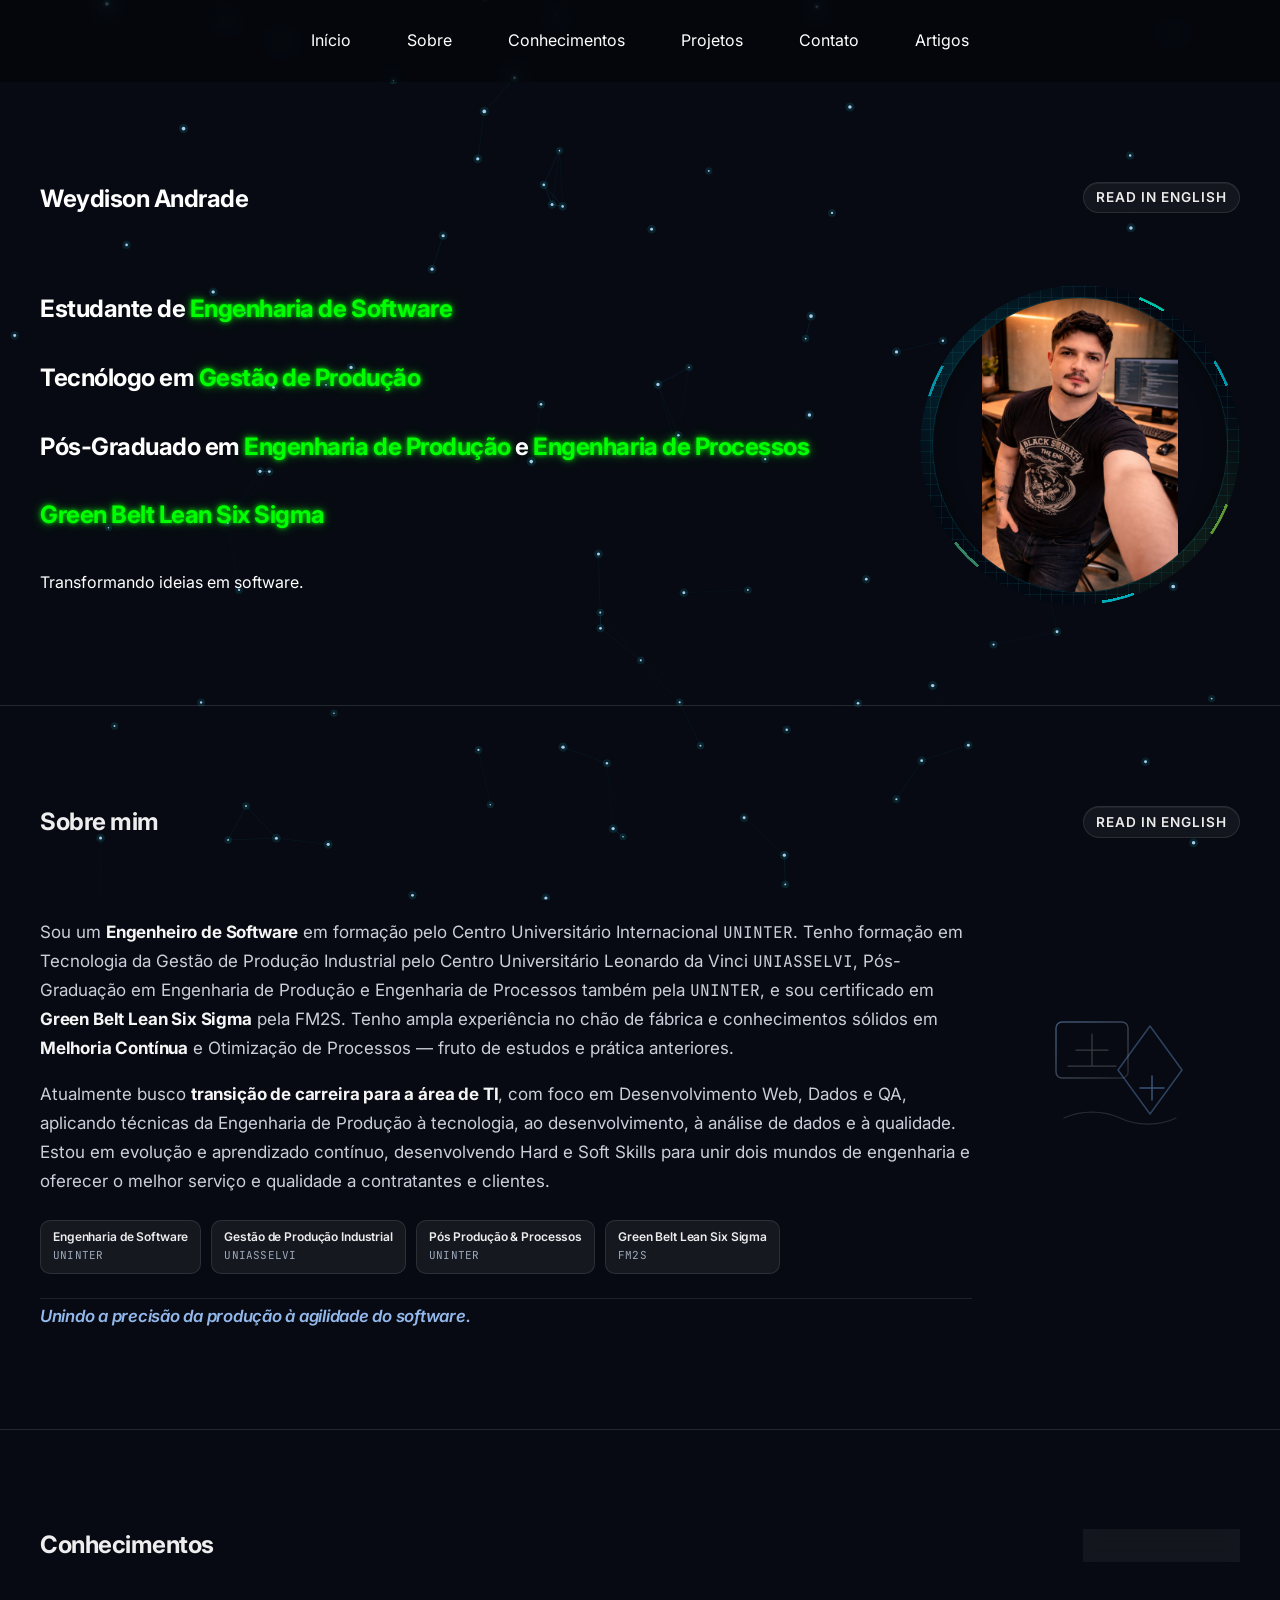
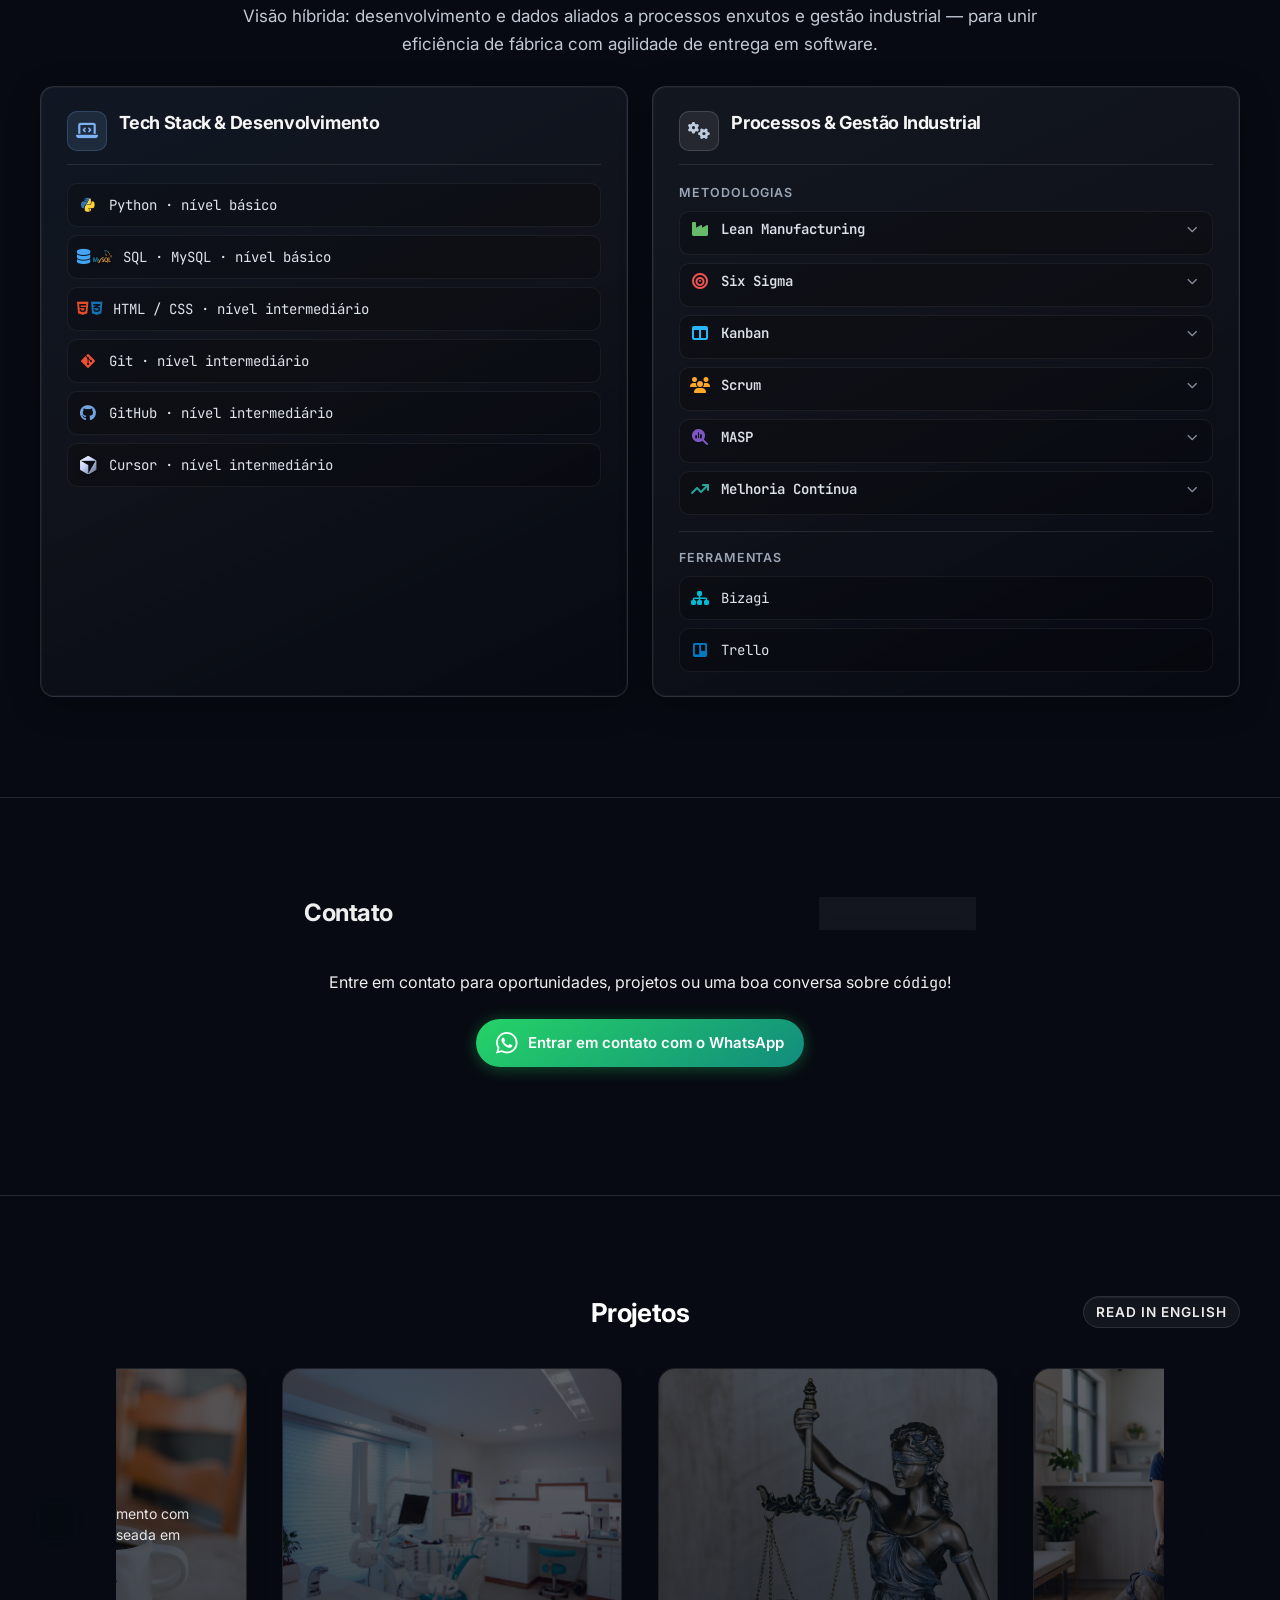
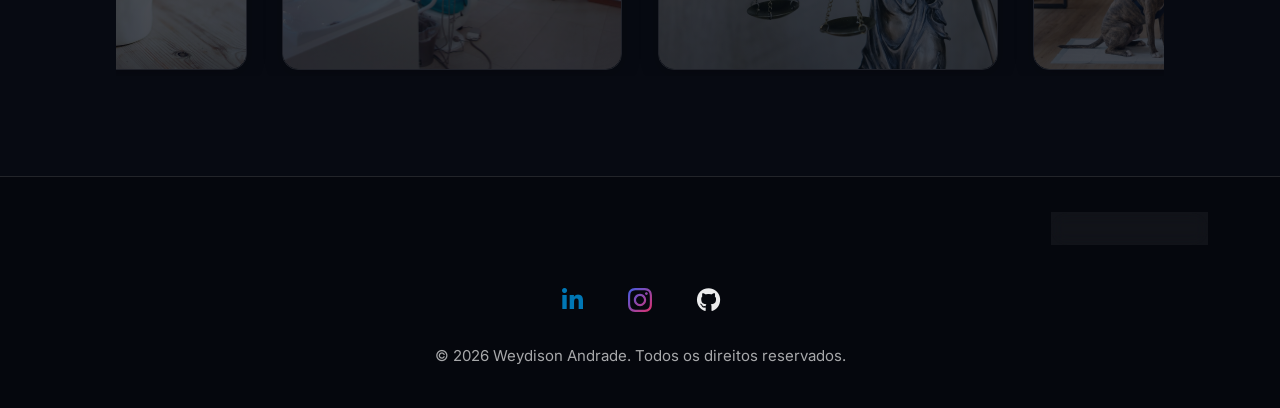
==== commit cde61628: "Adicionando descrições para as metodologias" ====
--- a/html/index.html
+++ b/html/index.html
@@ -342,7 +342,7 @@
               <div class="know-how-card__group">
                 <h4 class="know-how-card__subheading" data-en="Methodologies">Metodologias</h4>
                 <ul class="know-how-card__list">
-                  <li class="know-how-item know-how-item--lean-disclosure">
+                  <li class="know-how-item know-how-item--def-disclosure">
                     <button
                       type="button"
                       class="know-how-item__disclosure-trigger"
@@ -369,37 +369,145 @@
                       </p>
                     </div>
                   </li>
-                  <li class="know-how-item">
-                    <i
-                      class="fa-solid fa-bullseye know-how-item__glyph know-how-item__glyph--proc-sixsigma"
-                      aria-hidden="true"
-                    ></i>
-                    <span class="know-how-item__label">Six Sigma</span>
+                  <li class="know-how-item know-how-item--def-disclosure">
+                    <button
+                      type="button"
+                      class="know-how-item__disclosure-trigger"
+                      id="trigger-six-sigma"
+                      aria-expanded="false"
+                      aria-controls="def-six-sigma"
+                      aria-label="Mostrar ou ocultar a definição de Six Sigma"
+                    >
+                      <i
+                        class="fa-solid fa-bullseye know-how-item__glyph know-how-item__glyph--proc-sixsigma"
+                        aria-hidden="true"
+                      ></i>
+                      <span class="know-how-item__label">Six Sigma</span>
+                      <span class="know-how-item__disclosure-chevron" aria-hidden="true">
+                        <i class="fa-solid fa-chevron-down"></i>
+                      </span>
+                    </button>
+                    <div id="def-six-sigma" class="know-how-item__def-panel" hidden>
+                      <p
+                        class="know-how-item__def"
+                        data-en="Six Sigma is a methodology that seeks to reduce defects and variability in processes, using data and statistical analysis to achieve high quality and consistency."
+                      >
+                        Six Sigma é uma metodologia que busca reduzir defeitos e variabilidade nos processos, usando dados e análise estatística para alcançar alta qualidade e consistência.
+                      </p>
+                    </div>
                   </li>
-                  <li class="know-how-item">
-                    <i
-                      class="fa-solid fa-table-columns know-how-item__glyph know-how-item__glyph--proc-kanban"
-                      aria-hidden="true"
-                    ></i>
-                    <span class="know-how-item__label">Kanban</span>
+                  <li class="know-how-item know-how-item--def-disclosure">
+                    <button
+                      type="button"
+                      class="know-how-item__disclosure-trigger"
+                      id="trigger-kanban"
+                      aria-expanded="false"
+                      aria-controls="def-kanban"
+                      aria-label="Mostrar ou ocultar a definição de Kanban"
+                    >
+                      <i
+                        class="fa-solid fa-table-columns know-how-item__glyph know-how-item__glyph--proc-kanban"
+                        aria-hidden="true"
+                      ></i>
+                      <span class="know-how-item__label">Kanban</span>
+                      <span class="know-how-item__disclosure-chevron" aria-hidden="true">
+                        <i class="fa-solid fa-chevron-down"></i>
+                      </span>
+                    </button>
+                    <div id="def-kanban" class="know-how-item__def-panel" hidden>
+                      <p
+                        class="know-how-item__def"
+                        data-en="Kanban is a visual management methodology that organizes work as a continuous flow, using boards and work-in-progress limits to improve productivity and avoid overload."
+                      >
+                        Kanban é uma metodologia visual de gestão que organiza o trabalho em fluxo contínuo, usando quadros e limites de tarefas para melhorar produtividade e evitar sobrecarga.
+                      </p>
+                    </div>
                   </li>
-                  <li class="know-how-item">
-                    <i class="fa-solid fa-users know-how-item__glyph know-how-item__glyph--proc-scrum" aria-hidden="true"></i>
-                    <span class="know-how-item__label">Scrum</span>
+                  <li class="know-how-item know-how-item--def-disclosure">
+                    <button
+                      type="button"
+                      class="know-how-item__disclosure-trigger"
+                      id="trigger-scrum"
+                      aria-expanded="false"
+                      aria-controls="def-scrum"
+                      aria-label="Mostrar ou ocultar a definição de Scrum"
+                    >
+                      <i class="fa-solid fa-users know-how-item__glyph know-how-item__glyph--proc-scrum" aria-hidden="true"></i>
+                      <span class="know-how-item__label">Scrum</span>
+                      <span class="know-how-item__disclosure-chevron" aria-hidden="true">
+                        <i class="fa-solid fa-chevron-down"></i>
+                      </span>
+                    </button>
+                    <div id="def-scrum" class="know-how-item__def-panel" hidden>
+                      <p
+                        class="know-how-item__def"
+                        data-en="Scrum is an agile methodology that organizes work in short cycles (sprints), with frequent deliveries and ongoing collaboration to adapt quickly to change."
+                      >
+                        Scrum é uma metodologia ágil que organiza o trabalho em ciclos curtos (sprints), com entregas frequentes e colaboração contínua para adaptação rápida às mudanças.
+                      </p>
+                    </div>
                   </li>
-                  <li class="know-how-item">
-                    <i
-                      class="fa-solid fa-magnifying-glass-chart know-how-item__glyph know-how-item__glyph--proc-masp"
-                      aria-hidden="true"
-                    ></i>
-                    <span class="know-how-item__label">MASP</span>
+                  <li class="know-how-item know-how-item--def-disclosure">
+                    <button
+                      type="button"
+                      class="know-how-item__disclosure-trigger"
+                      id="trigger-masp"
+                      aria-expanded="false"
+                      aria-controls="def-masp"
+                      aria-label="Mostrar ou ocultar a definição de MASP"
+                    >
+                      <i
+                        class="fa-solid fa-magnifying-glass-chart know-how-item__glyph know-how-item__glyph--proc-masp"
+                        aria-hidden="true"
+                      ></i>
+                      <span class="know-how-item__label">MASP</span>
+                      <span class="know-how-item__disclosure-chevron" aria-hidden="true">
+                        <i class="fa-solid fa-chevron-down"></i>
+                      </span>
+                    </button>
+                    <div id="def-masp" class="know-how-item__def-panel" hidden>
+                      <p
+                        class="know-how-item__def"
+                        data-en="MASP (Method of Analysis and Problem Solving) is a structured methodology that uses data and sequential steps to identify root causes and solve problems effectively."
+                      >
+                        MASP (Método de Análise e Solução de Problemas) é uma metodologia estruturada que usa dados e etapas sequenciais para identificar causas raiz e resolver problemas de forma eficaz.
+                      </p>
+                    </div>
                   </li>
-                  <li class="know-how-item">
-                    <i
-                      class="fa-solid fa-arrow-trend-up know-how-item__glyph know-how-item__glyph--proc-ci"
-                      aria-hidden="true"
-                    ></i>
-                    <span class="know-how-item__label" data-en="Continuous Improvement">Melhoria Contínua</span>
+                  <li class="know-how-item know-how-item--def-disclosure">
+                    <button
+                      type="button"
+                      class="know-how-item__disclosure-trigger"
+                      id="trigger-melhoria-continua"
+                      aria-expanded="false"
+                      aria-controls="def-melhoria-continua"
+                      aria-label="Mostrar ou ocultar a definição de Melhoria Contínua"
+                    >
+                      <i
+                        class="fa-solid fa-arrow-trend-up know-how-item__glyph know-how-item__glyph--proc-ci"
+                        aria-hidden="true"
+                      ></i>
+                      <span class="know-how-item__label" data-en="Continuous Improvement">Melhoria Contínua</span>
+                      <span class="know-how-item__disclosure-chevron" aria-hidden="true">
+                        <i class="fa-solid fa-chevron-down"></i>
+                      </span>
+                    </button>
+                    <div id="def-melhoria-continua" class="know-how-item__def-panel" hidden>
+                      <div
+                        class="know-how-item__def-body"
+                        data-en='<p class="know-how-item__def">Continuous improvement is the practice of constantly and incrementally refining processes to seek greater efficiency and quality and less waste.</p><p class="know-how-item__def">In technology: it is applied through frequent adjustments to software, quick fixes, testing, user feedback, and continuous evolution of the system (e.g. frequent updates and deployments).</p><p class="know-how-item__def">In manufacturing: it is applied to optimizing production processes, reducing waste, standardization, and improving quality over time.</p>'
+                      >
+                        <p class="know-how-item__def">
+                          Melhoria contínua é a prática de aperfeiçoar processos de forma constante e incremental, buscando mais eficiência, qualidade e menos desperdício.
+                        </p>
+                        <p class="know-how-item__def">
+                          Na tecnologia: aplicada com ajustes frequentes no software, correções rápidas, testes, feedback de usuários e evolução contínua do sistema (ex: atualizações e deploys constantes).
+                        </p>
+                        <p class="know-how-item__def">
+                          Na manufatura: aplicada na otimização de processos produtivos, redução de desperdícios, padronização e aumento da qualidade ao longo do tempo.
+                        </p>
+                      </div>
+                    </div>
                   </li>
                 </ul>
               </div>
--- a/html/css/style.css
+++ b/html/css/style.css
@@ -1083,7 +1083,7 @@
   word-break: break-word;
 }
 
-.know-how-item--lean-disclosure {
+.know-how-item--def-disclosure {
   flex-direction: column;
   align-items: stretch;
   gap: 0;
@@ -1132,7 +1132,7 @@
   transition: transform 0.22s ease;
 }
 
-.know-how-item--lean-disclosure.is-open .know-how-item__disclosure-chevron {
+.know-how-item--def-disclosure.is-open .know-how-item__disclosure-chevron {
   transform: rotate(180deg);
 }
 
@@ -1148,6 +1148,18 @@
   line-height: 1.5;
   color: rgba(210, 218, 232, 0.88);
   font-weight: 400;
+}
+
+.know-how-card--process .know-how-item__def {
+  color: #00ff00;
+  text-shadow:
+    0 0 4px rgba(0, 255, 0, 0.85),
+    0 0 10px rgba(0, 255, 0, 0.45),
+    0 0 18px rgba(0, 255, 0, 0.2);
+}
+
+.know-how-item__def-body .know-how-item__def + .know-how-item__def {
+  margin-top: 0.55rem;
 }
 
 @media (max-width: 380px) {
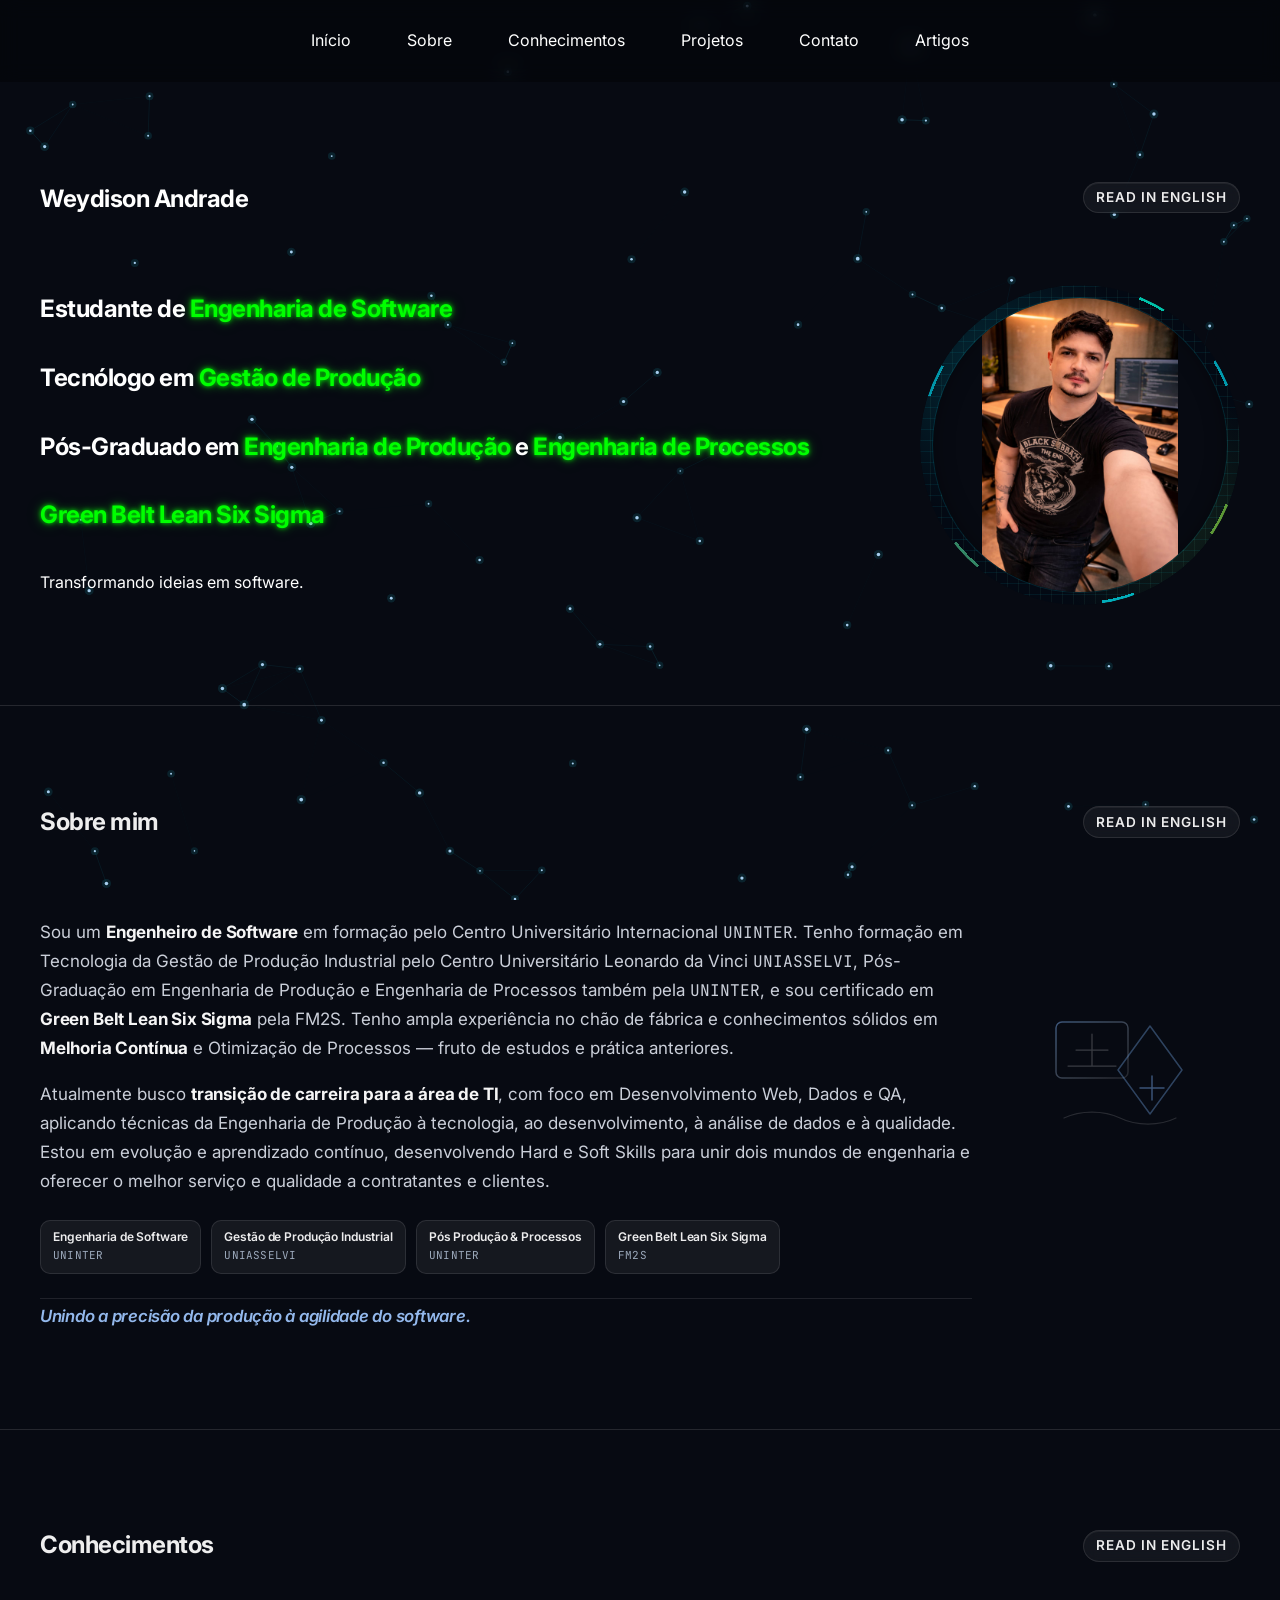
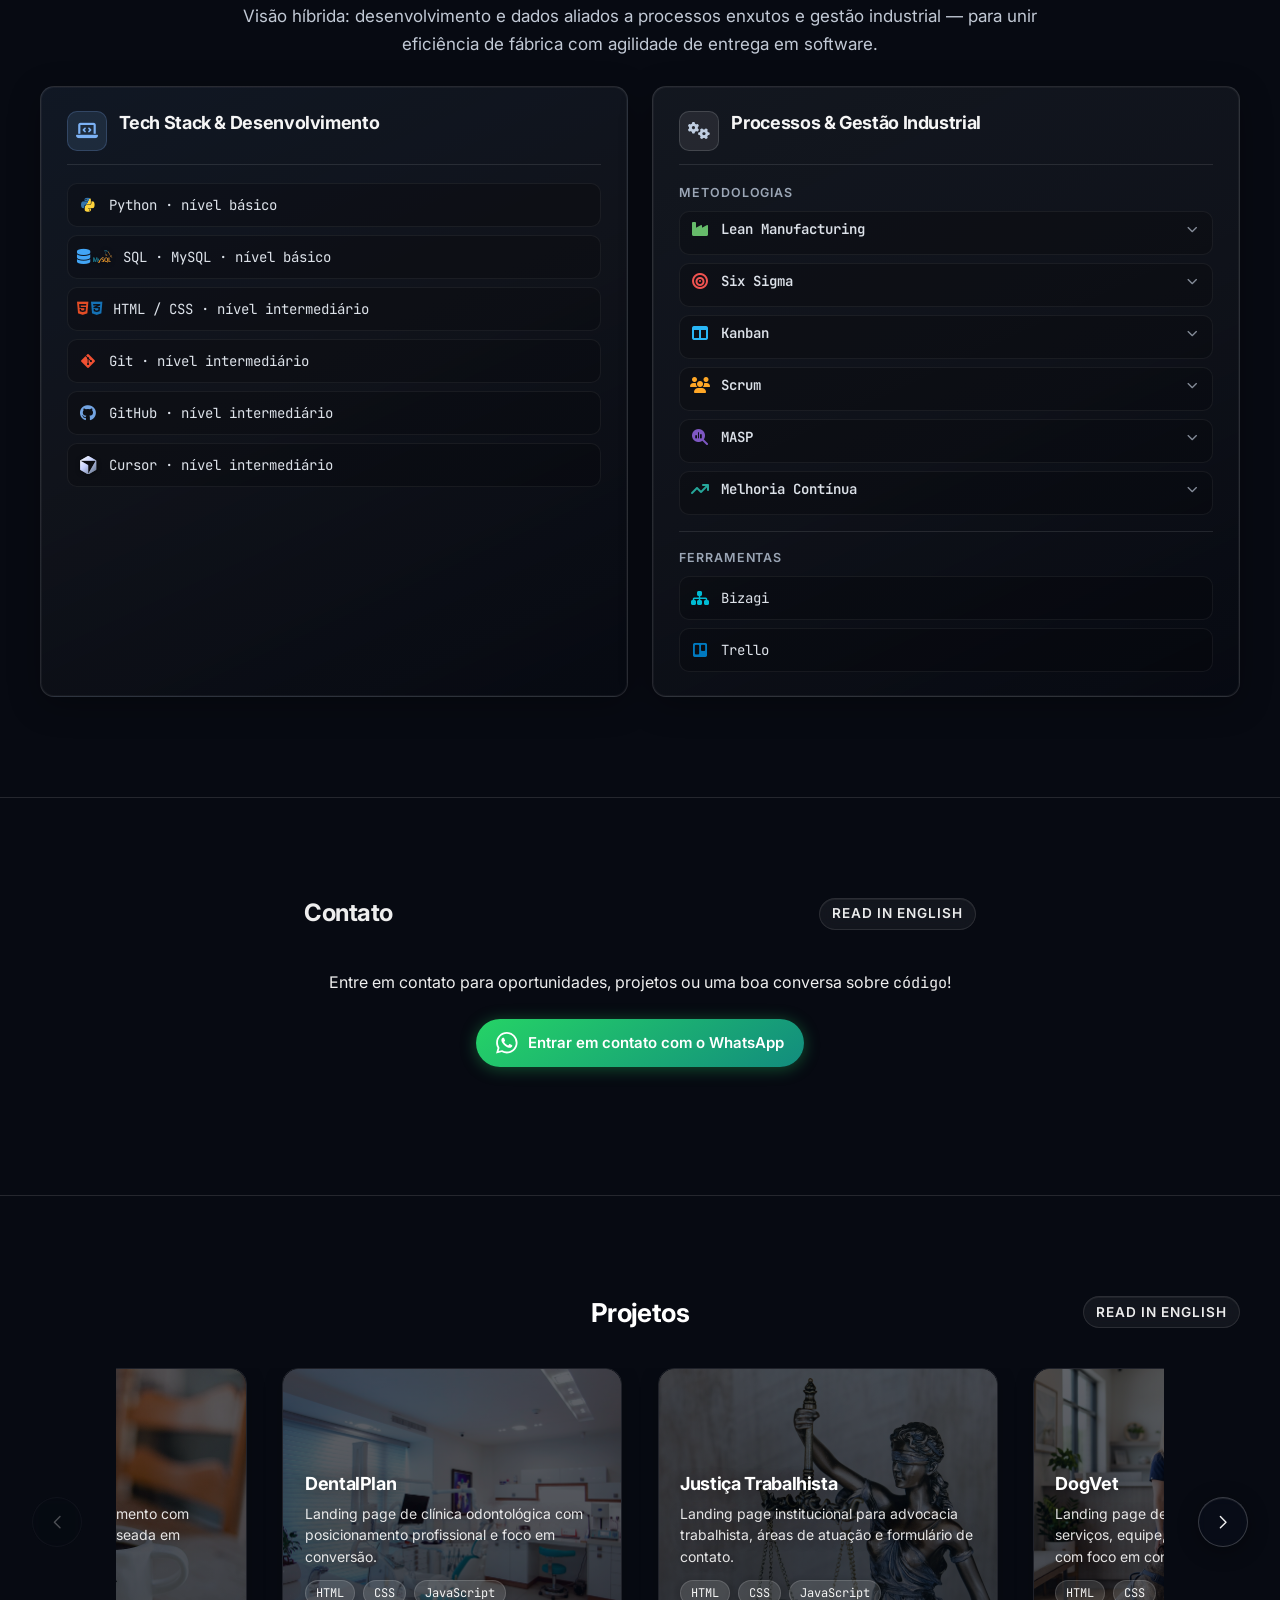
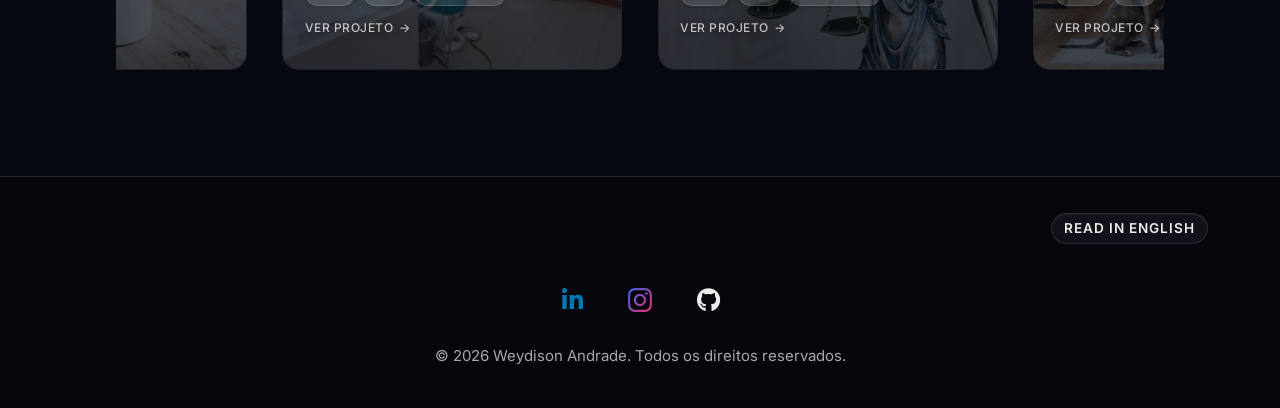
==== commit 318c5443: "documentando as alterações feitas nos cards de tech stack e processos e gestão industrial" ====
--- a/html/index.html
+++ b/html/index.html
@@ -213,7 +213,17 @@
       </div>
     </section>
     <hr class="section-divider" />
-    <!-- Conhecimentos em dashboard: Tech × Processos (ícones Font Awesome) -->
+    <!--
+      Seção "Conhecimentos" — documentação das alterações nesta landing:
+      • Tech: Python com gradiente oficial (classe know-how-item__glyph--python) e nível no rótulo + data-en;
+        SQL/MySQL com ícone de banco (FA) + SVG da marca MySQL (Font Awesome Free não expõe fa-mysql),
+        rótulo com nível básico + data-en; HTML/CSS, Git, GitHub e Cursor com níveis e data-en onde aplicável;
+        Git com cor de marca (--git); Cursor com SVG do logo (Simple Icons), em vez do ícone terminal genérico.
+      • Processos: card com know-how-card__groups separando Metodologias e Ferramentas (subtítulos com data-en);
+        ícones coloridos por linha (--proc-*); metodologias Lean, Six Sigma, Kanban, Scrum, MASP e Melhoria Contínua
+        usam botão + painel oculto (definição ao clique), ids únicos, aria-expanded/aria-controls e texto traduzível
+        (data-en; Melhoria Contínua usa know-how-item__def-body com HTML em data-en para três parágrafos em EN).
+    -->
     <section class="know-how section--translatable" id="conhecimentos">
       <div class="section-container know-how__wrap">
         <div class="section__head">
@@ -237,6 +247,7 @@
               </span>
               <h3 class="know-how-card__title" data-en="Tech Stack &amp; Development">Tech Stack &amp; Desenvolvimento</h3>
             </header>
+            <!-- Itens Tech: ver comentário de abertura da seção Conhecimentos (ícones, SVGs, níveis, data-en). -->
             <ul class="know-how-card__list">
               <li class="know-how-item">
                 <i
@@ -338,10 +349,12 @@
               </span>
               <h3 class="know-how-card__title" data-en="Processes &amp; Industrial Management">Processos &amp; Gestão Industrial</h3>
             </header>
+            <!-- Grupos Metodologias / Ferramentas + itens de metodologia com definição expansível (JS dedicado). -->
             <div class="know-how-card__groups">
               <div class="know-how-card__group">
                 <h4 class="know-how-card__subheading" data-en="Methodologies">Metodologias</h4>
                 <ul class="know-how-card__list">
+                  <!-- Cada <li> abaixo: botão disclosure + painel com definição (texto + data-en); ver know-how-disclosure.js. -->
                   <li class="know-how-item know-how-item--def-disclosure">
                     <button
                       type="button"
@@ -893,6 +906,7 @@
     <!-- Scripts externos (defer = executam após o HTML estar parseado) -->
     <script src="js/projects-carousel.js" defer></script>
     <script src="js/section-translate.js" defer></script>
+    <!-- Liga/desliga painéis de definição das metodologias (botões .know-how-item__disclosure-trigger). -->
     <script src="js/know-how-disclosure.js" defer></script>
     <script src="js/particles.js" defer></script>
   </body>
--- a/html/css/style.css
+++ b/html/css/style.css
@@ -449,6 +449,8 @@
   padding: 0;
   border-radius: 0;
 }
+
+/* As definições das metodologias no card Processos reutilizam esta mesma cor e sombra (.know-how-card--process .know-how-item__def). */
 
 /* Hero — foto circular com trilhas de circuito + anel animado (ciano / verde limão) */
 @keyframes circuitTraceFlow {
@@ -920,6 +922,17 @@
   margin: 0;
 }
 
+/*
+ * Conhecimentos — blocos adicionados na landing (metadocumentação):
+ *   know-how-card__groups / __group / __subheading — divide o card Processos em Metodologias e Ferramentas.
+ *   know-how-card--process .know-how-item__glyph--proc-* — cor por ícone (metodologia ou ferramenta).
+ *   know-how-item__glyph--git — cor oficial do Git no card Tech.
+ *   know-how-item__glyph--sql-mysql — cilindro FA + SVG MySQL (marca); sombra para leitura no fundo escuro.
+ *   know-how-item__glyph--cursor-app — área e tamanho do SVG do logo Cursor (substitui ícone terminal).
+ *   know-how-item__glyph--python — gradiente azul/amarelo no glifo FA (::before).
+ *   know-how-item--def-disclosure e seguintes — padrão acordeão (botão, painel, chevron, foco).
+ *   know-how-card--process .know-how-item__def — texto das definições com mesma cor/brilho do hero (.home__text-glow).
+ */
 .know-how-card__groups {
   display: flex;
   flex-direction: column;
@@ -973,6 +986,7 @@
   color: rgba(195, 210, 230, 0.9);
 }
 
+/* Cor temática por linha do card Processos (metodologias e ferramentas). */
 .know-how-card--process .know-how-item__glyph--proc-lean {
   color: #66bb6a;
 }
@@ -1026,10 +1040,12 @@
   color: #1572b6;
 }
 
+/* Card Tech: cor de marca do Git (ícone fa-git-alt). */
 .know-how-item__glyph.know-how-item__glyph--git {
   color: #f05032;
 }
 
+/* SQL/MySQL: ícone de banco (FA) + SVG da marca; sombras ajudam contraste no card Tech. */
 .know-how-item__glyph--sql-mysql .fa-database {
   color: #42a5f5;
 }
@@ -1049,6 +1065,7 @@
     drop-shadow(0 1px 2px rgba(0, 0, 0, 0.55));
 }
 
+/* Cursor: container e escala do SVG do logo (substitui Font Awesome genérico). */
 .know-how-item__glyph--cursor-app {
   display: inline-flex;
   align-items: center;
@@ -1064,6 +1081,7 @@
     drop-shadow(0 1px 2px rgba(0, 0, 0, 0.55));
 }
 
+/* Python: gradiente nas cores habituais da marca no pseudo-elemento do ícone FA. */
 .know-how-item__glyph--python {
   color: transparent;
 }
@@ -1083,6 +1101,7 @@
   word-break: break-word;
 }
 
+/* Metodologia expansível: coluna; botão tipo linha; painel sob o título; chevron com .is-open no <li>. */
 .know-how-item--def-disclosure {
   flex-direction: column;
   align-items: stretch;
@@ -1150,6 +1169,7 @@
   font-weight: 400;
 }
 
+/* Parágrafos de definição no card Processos: alinhar ao destaque verde do hero (.home__text-glow). */
 .know-how-card--process .know-how-item__def {
   color: #00ff00;
   text-shadow:
@@ -1158,6 +1178,7 @@
     0 0 18px rgba(0, 255, 0, 0.2);
 }
 
+/* Melhoria Contínua: vários parágrafos dentro do mesmo painel (traduzidos via data-en no wrapper). */
 .know-how-item__def-body .know-how-item__def + .know-how-item__def {
   margin-top: 0.55rem;
 }
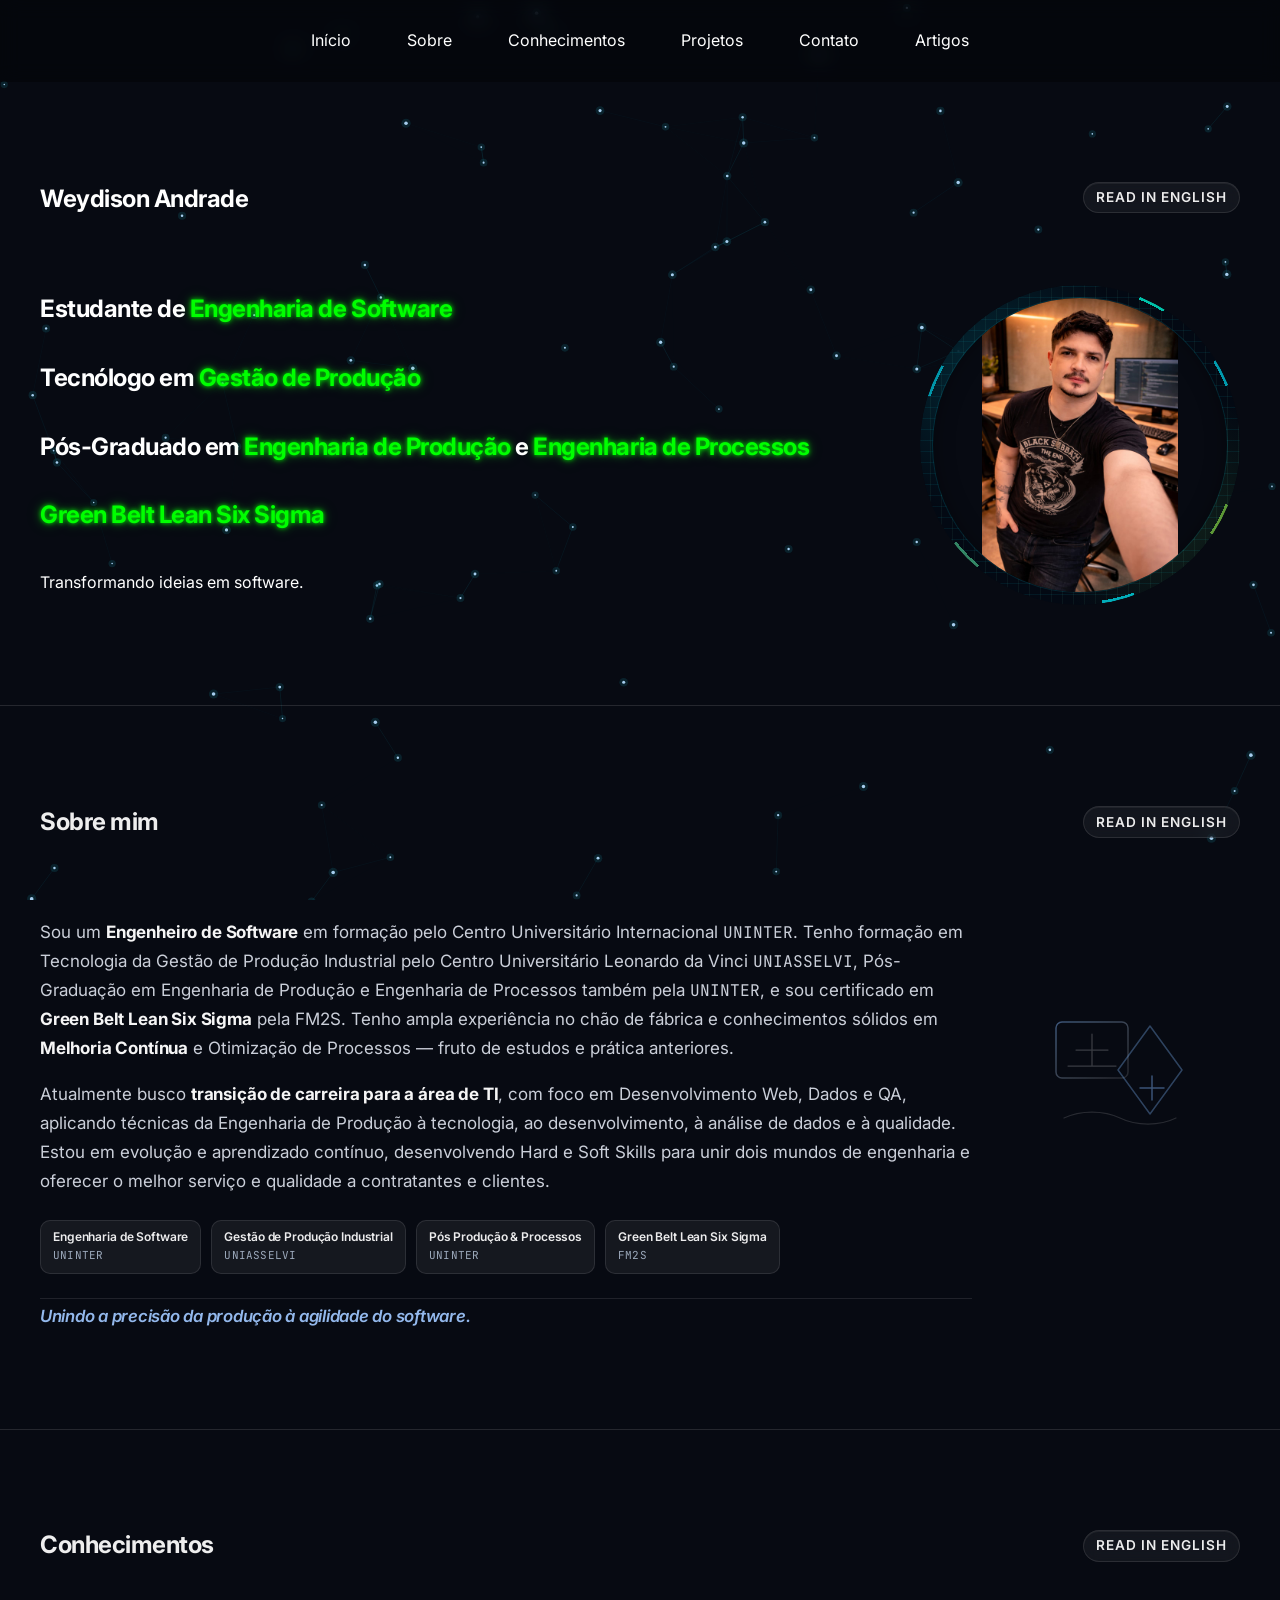
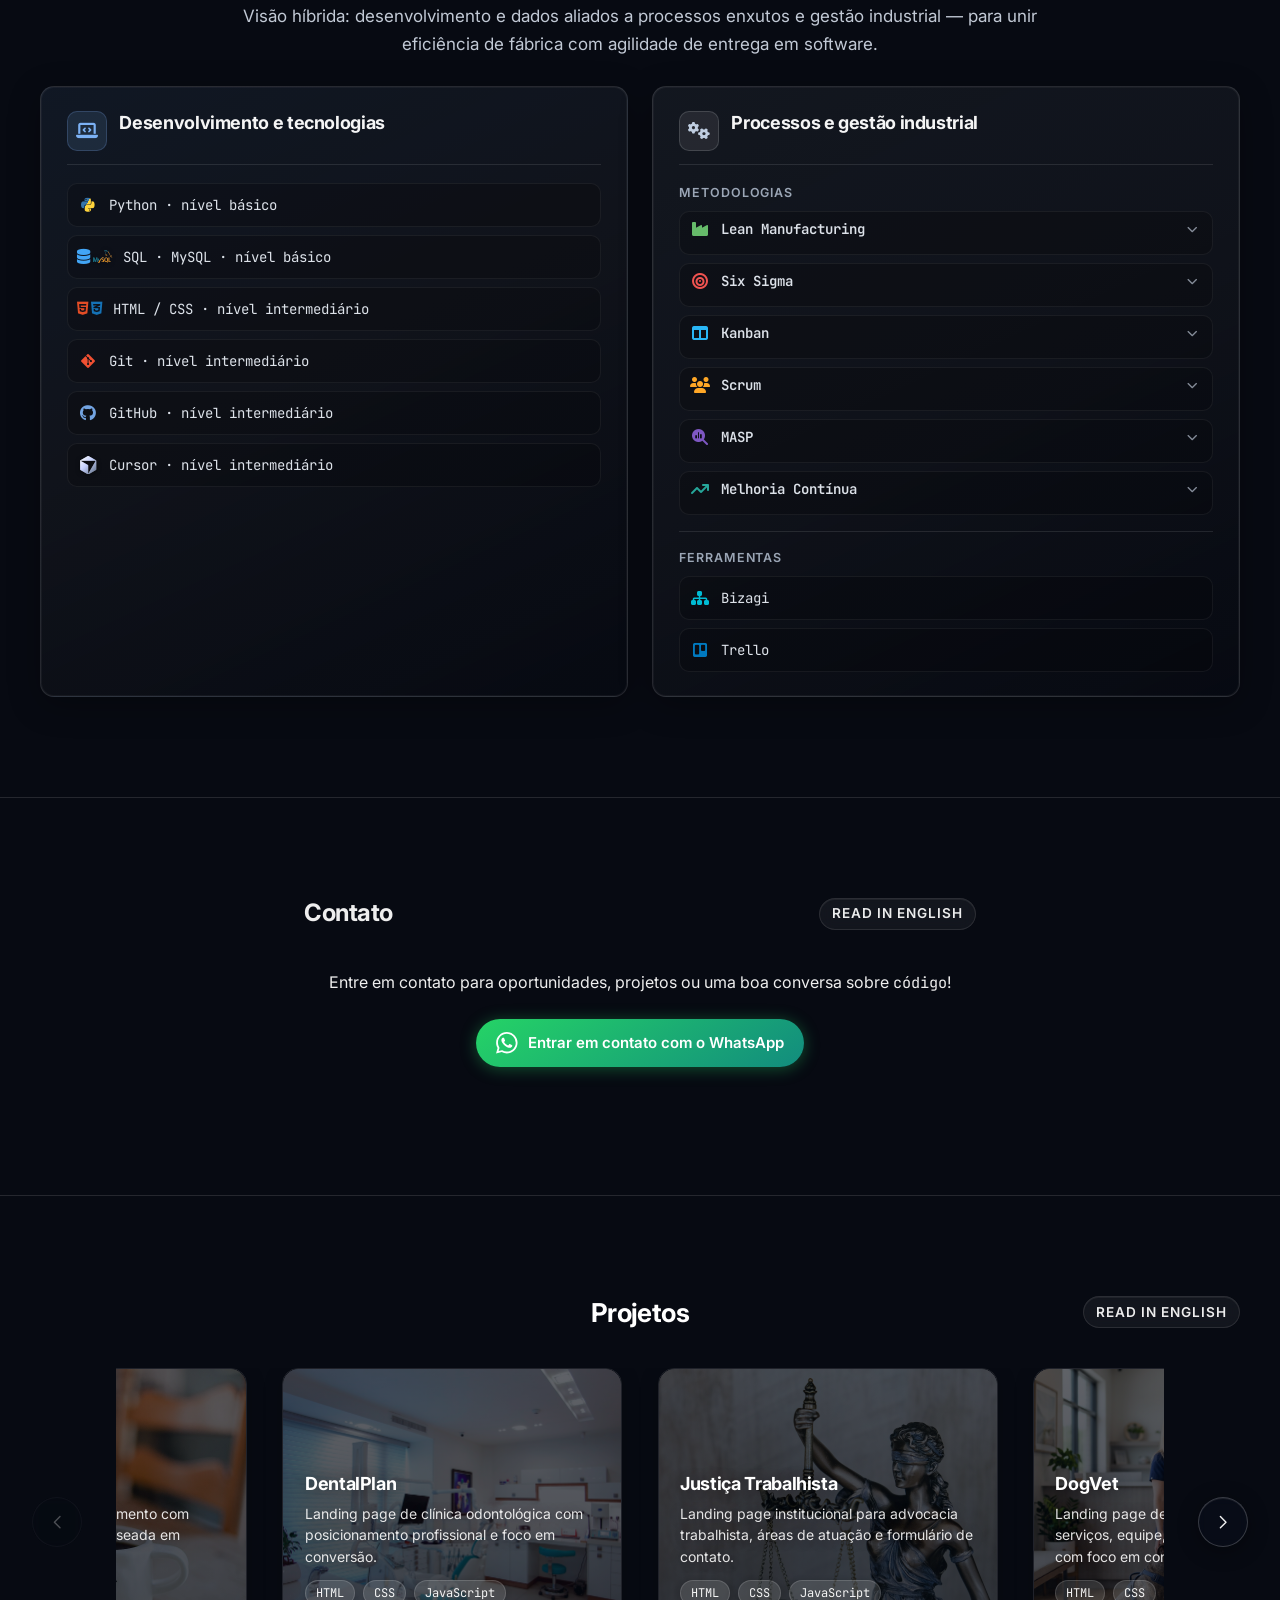
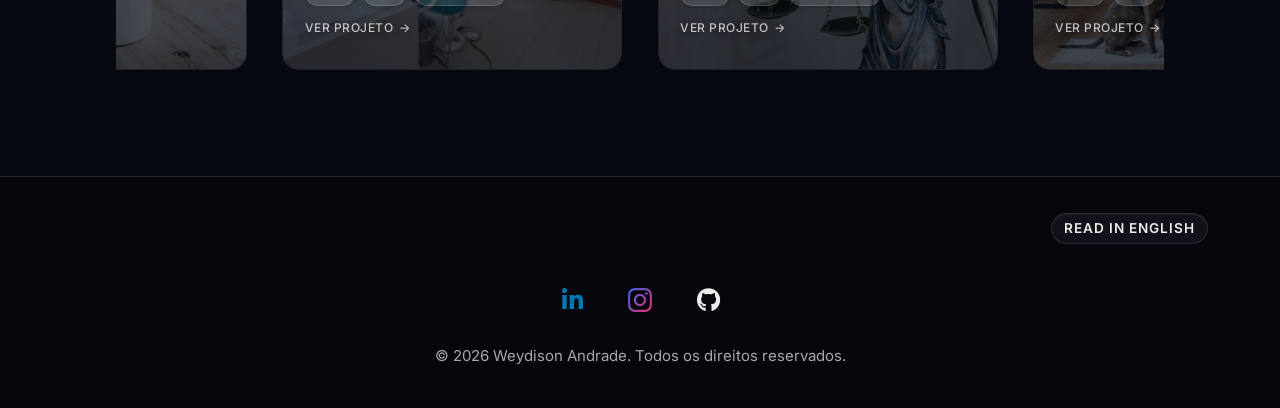
==== commit b722eddb: "feat: melhorias na landing page" ====
--- a/html/index.html
+++ b/html/index.html
@@ -215,11 +215,11 @@
     <hr class="section-divider" />
     <!--
       Seção "Conhecimentos" — documentação das alterações nesta landing:
-      • Tech: Python com gradiente oficial (classe know-how-item__glyph--python) e nível no rótulo + data-en;
+      • Card "Desenvolvimento e tecnologias": Python com gradiente oficial (classe know-how-item__glyph--python) e nível no rótulo + data-en;
         SQL/MySQL com ícone de banco (FA) + SVG da marca MySQL (Font Awesome Free não expõe fa-mysql),
         rótulo com nível básico + data-en; HTML/CSS, Git, GitHub e Cursor com níveis e data-en onde aplicável;
         Git com cor de marca (--git); Cursor com SVG do logo (Simple Icons), em vez do ícone terminal genérico.
-      • Processos: card com know-how-card__groups separando Metodologias e Ferramentas (subtítulos com data-en);
+      • Card "Processos e gestão industrial": know-how-card__groups separando Metodologias e Ferramentas (subtítulos com data-en);
         ícones coloridos por linha (--proc-*); metodologias Lean, Six Sigma, Kanban, Scrum, MASP e Melhoria Contínua
         usam botão + painel oculto (definição ao clique), ids únicos, aria-expanded/aria-controls e texto traduzível
         (data-en; Melhoria Contínua usa know-how-item__def-body com HTML em data-en para três parágrafos em EN).
@@ -245,9 +245,9 @@
               <span class="know-how-card__badge-icon" aria-hidden="true">
                 <i class="fa-solid fa-laptop-code"></i>
               </span>
-              <h3 class="know-how-card__title" data-en="Tech Stack &amp; Development">Tech Stack &amp; Desenvolvimento</h3>
+              <h3 class="know-how-card__title" data-en="Development and technologies">Desenvolvimento e tecnologias</h3>
             </header>
-            <!-- Itens Tech: ver comentário de abertura da seção Conhecimentos (ícones, SVGs, níveis, data-en). -->
+            <!-- Itens do card Desenvolvimento e tecnologias: ver comentário de abertura da seção Conhecimentos. -->
             <ul class="know-how-card__list">
               <li class="know-how-item">
                 <i
@@ -347,7 +347,7 @@
               <span class="know-how-card__badge-icon" aria-hidden="true">
                 <i class="fa-solid fa-gears"></i>
               </span>
-              <h3 class="know-how-card__title" data-en="Processes &amp; Industrial Management">Processos &amp; Gestão Industrial</h3>
+              <h3 class="know-how-card__title" data-en="Processes and industrial management">Processos e gestão industrial</h3>
             </header>
             <!-- Grupos Metodologias / Ferramentas + itens de metodologia com definição expansível (JS dedicado). -->
             <div class="know-how-card__groups">
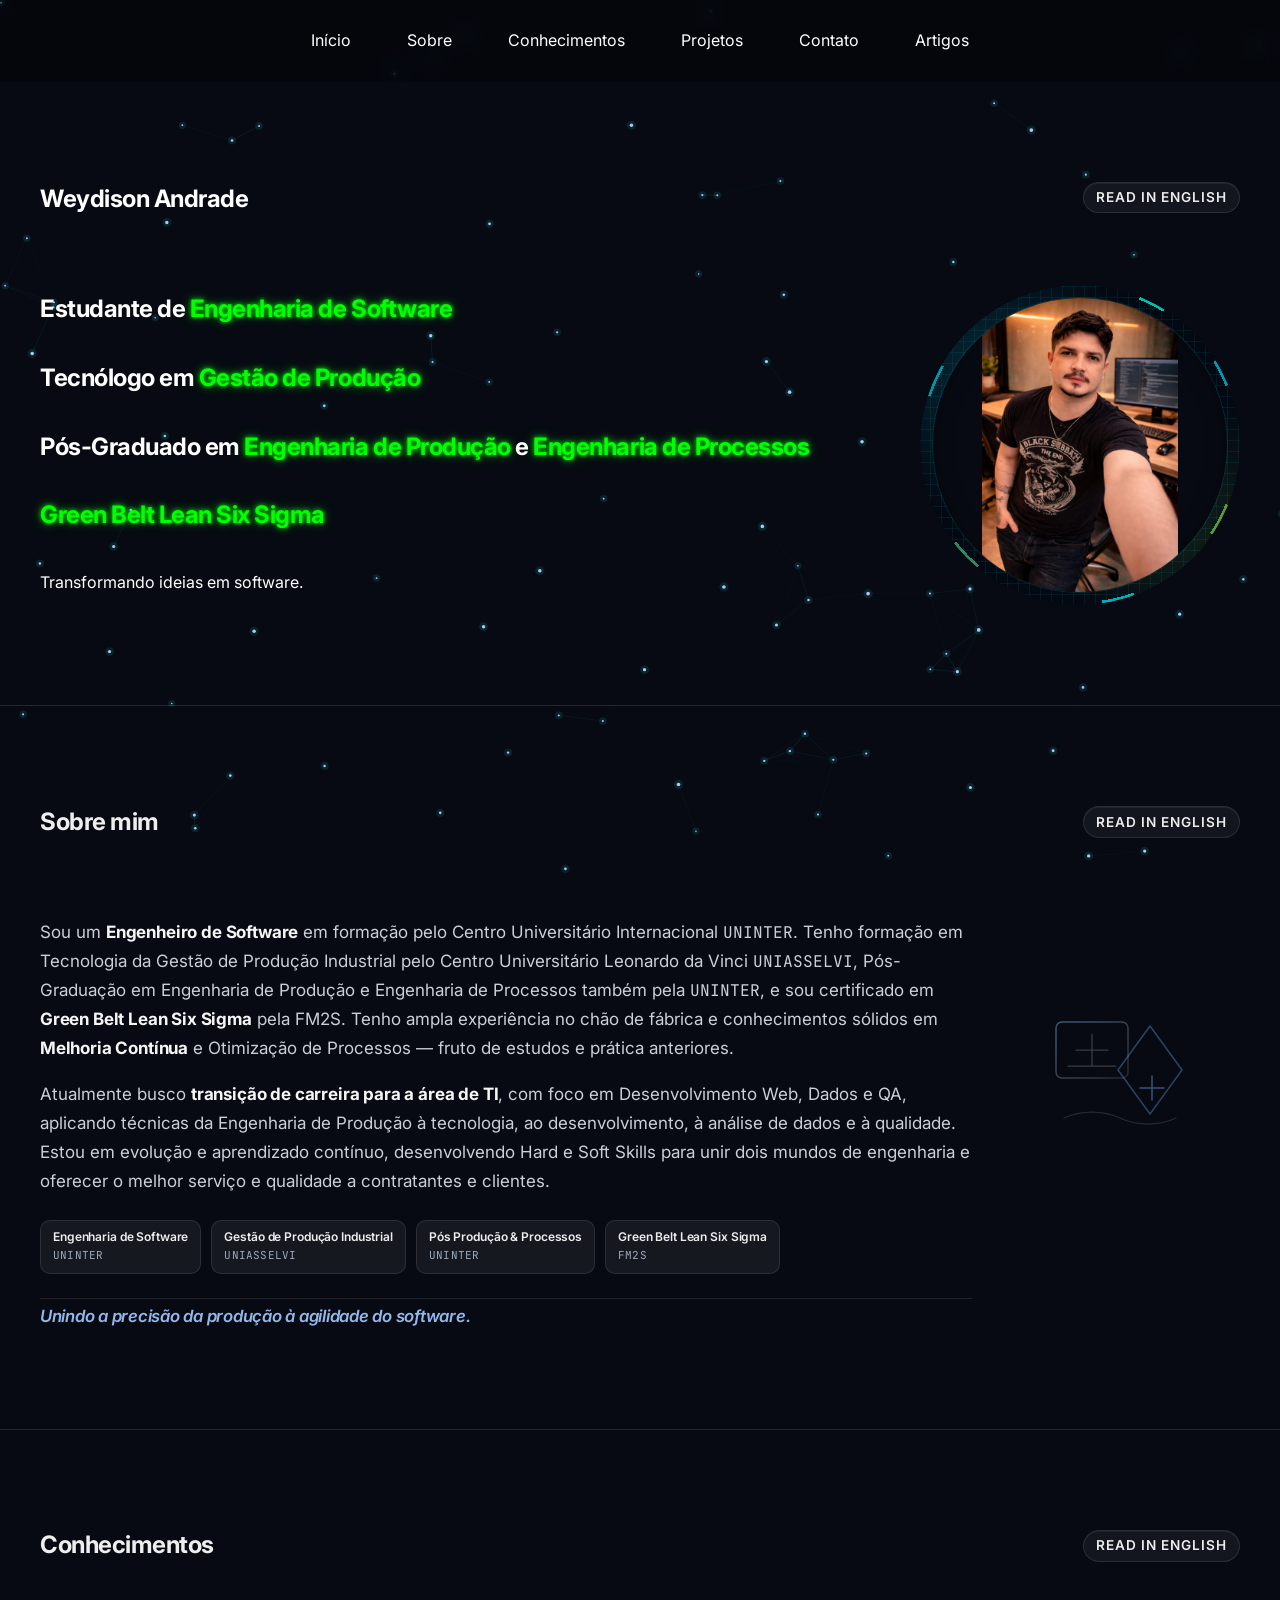
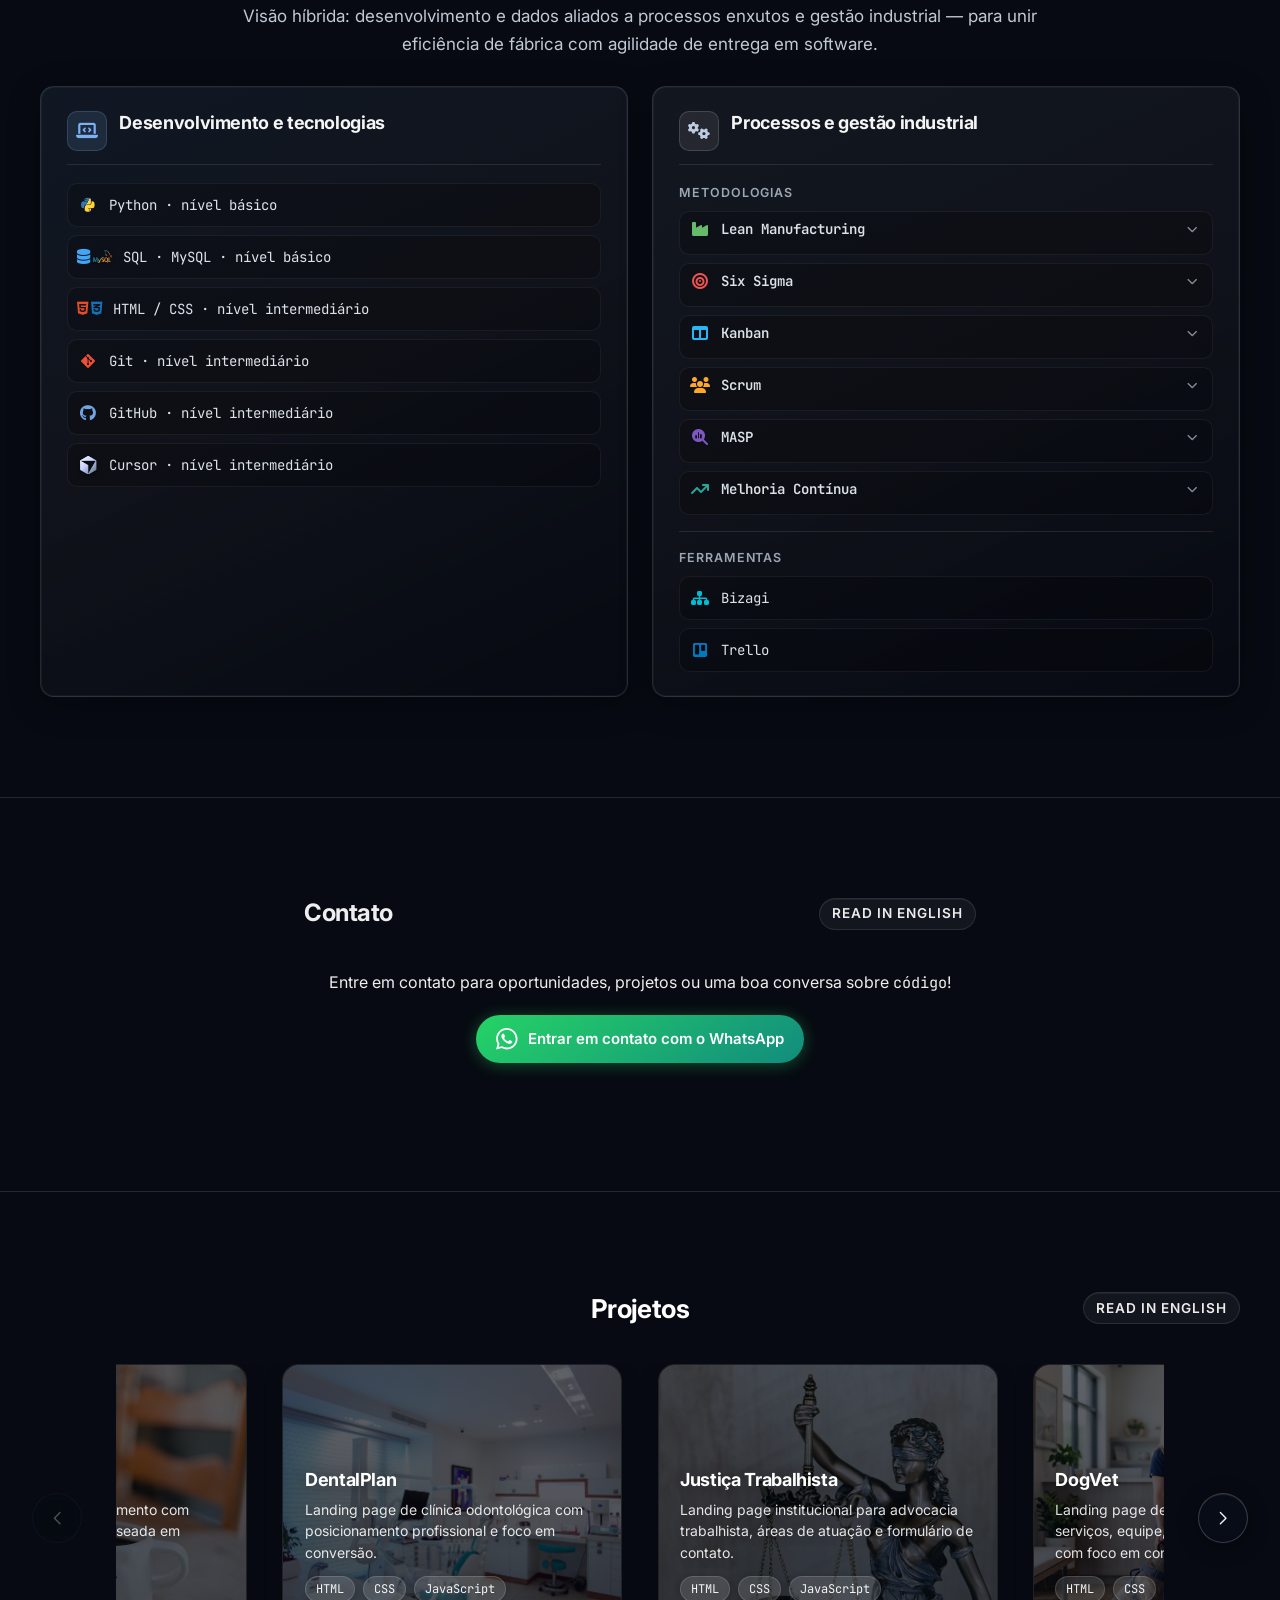
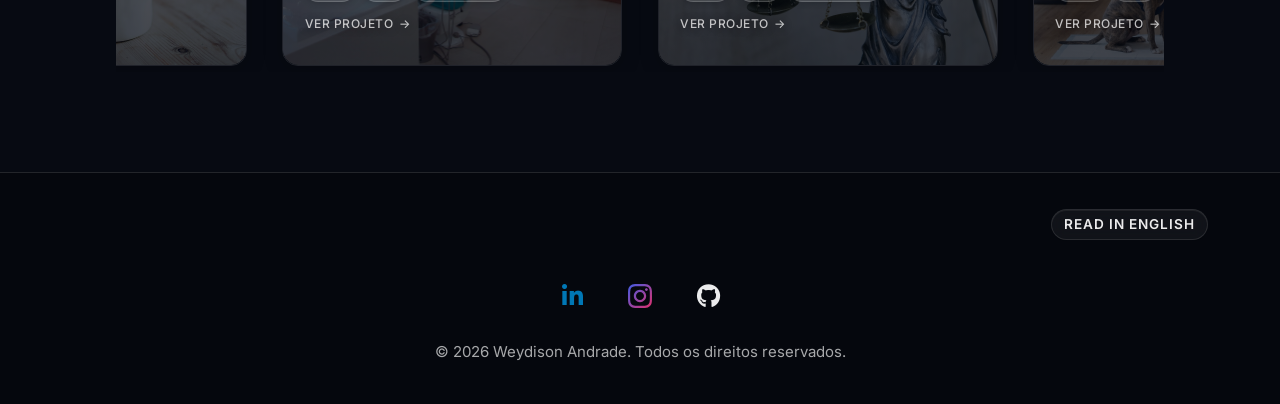
==== commit f25c55ce: "adicionando analitycs" ====
--- a/html/index.html
+++ b/html/index.html
@@ -2,6 +2,15 @@
 <html lang="pt-BR">
   <!-- Metadados, fontes e folha de estilos globais -->
   <head>
+    <!-- Google tag (gtag.js) -->
+    <script async src="https://www.googletagmanager.com/gtag/js?id=G-S1C9F0WB7D"></script>
+    <script>
+      window.dataLayer = window.dataLayer || [];
+      function gtag(){dataLayer.push(arguments);}
+      gtag('js', new Date());
+
+      gtag('config', 'G-S1C9F0WB7D');
+    </script>
     <meta charset="UTF-8" />
     <meta name="viewport" content="width=device-width, initial-scale=1.0" />
     <title>Weydison Andrade</title>
--- a/html/css/style.css
+++ b/html/css/style.css
@@ -1204,7 +1204,7 @@
   margin-bottom: 1.25rem;
 }
 
-/* Desktop: botão WhatsApp centralizado */
+/* Desktop: bloco de contato mais largo e texto alinhado ao centro */
 @media (min-width: 768px) {
   .contact-text {
     max-width: 42rem;
@@ -1220,11 +1220,14 @@
 
 /* Botão de call-to-action para WhatsApp (abre link externo definido no HTML) */
 .contact-whatsapp {
-  display: inline-flex;
+  display: flex;
   align-items: center;
   justify-content: center;
   gap: 0.65rem;
+  width: fit-content;
+  max-width: 100%;
   margin-top: 0.25rem;
+  margin-inline: auto;
   padding: 0.75rem 1.25rem;
   border-radius: 999px;
   font-weight: 600;
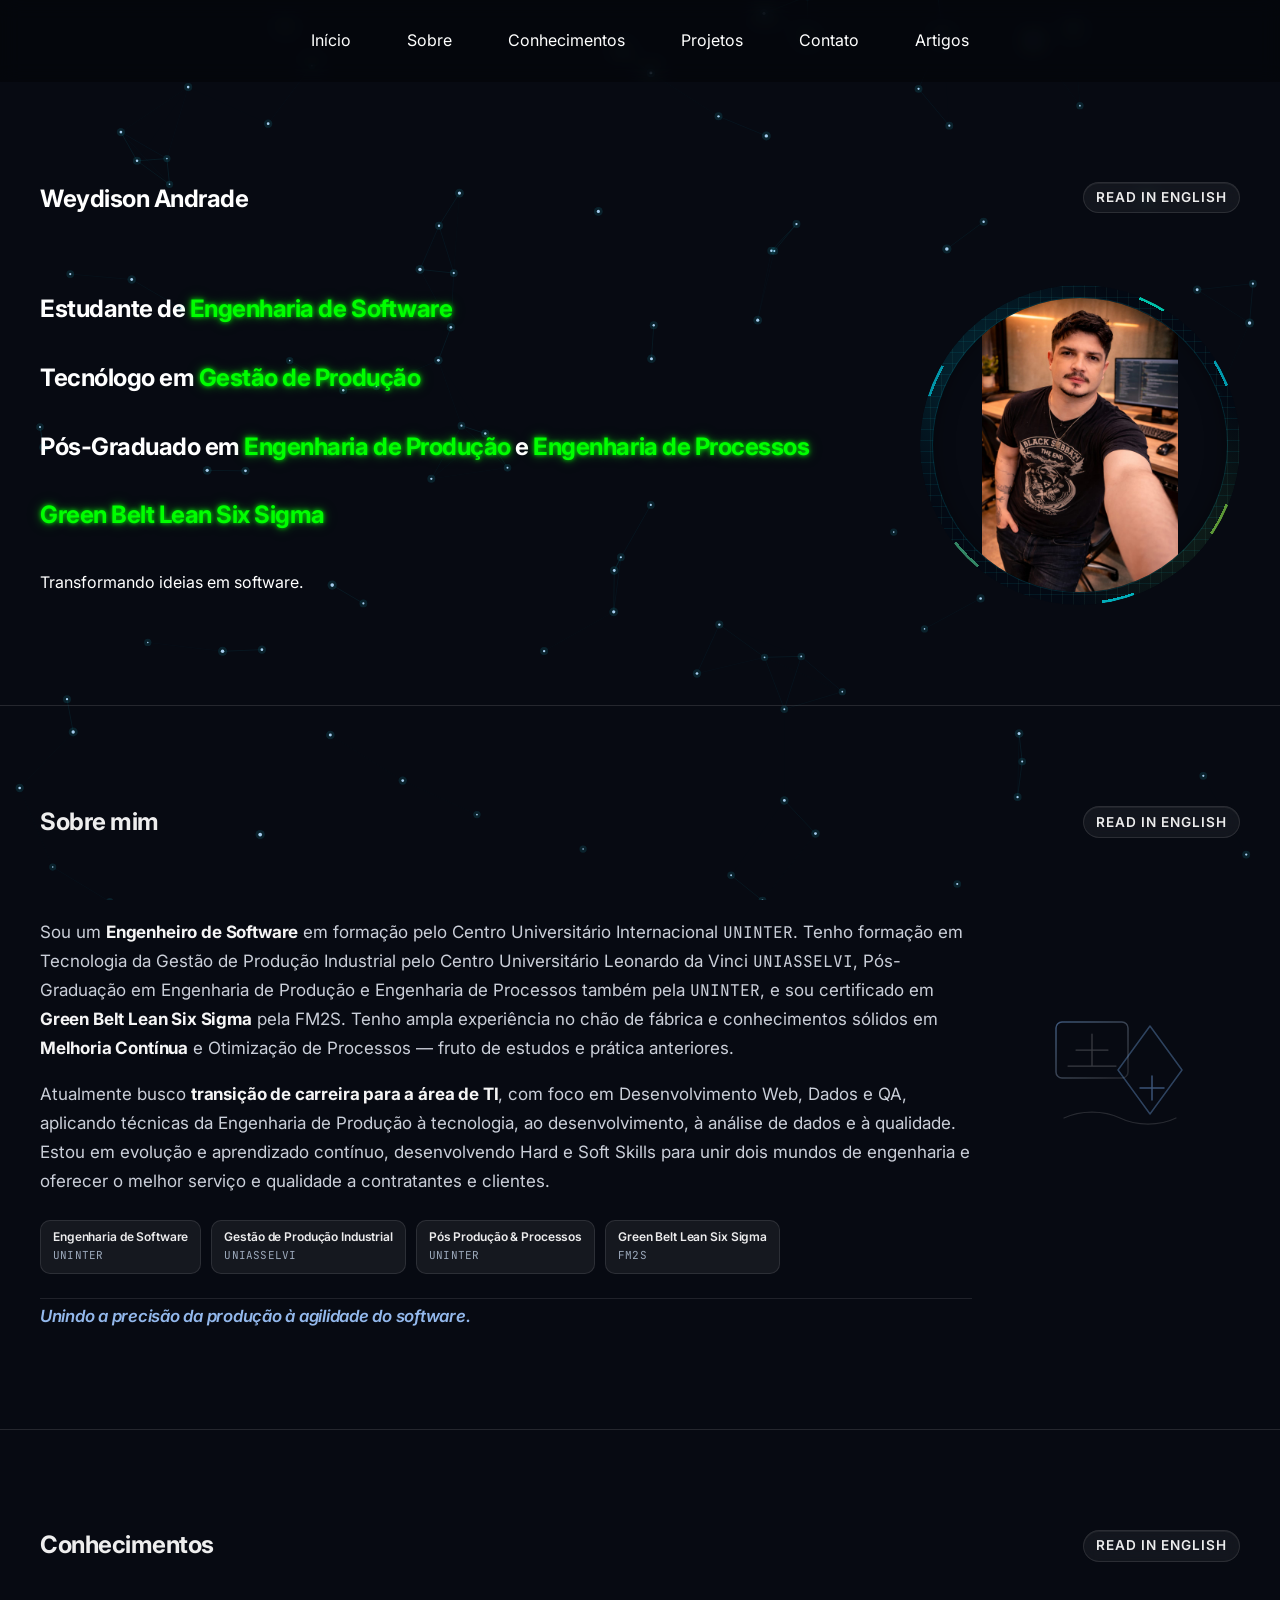
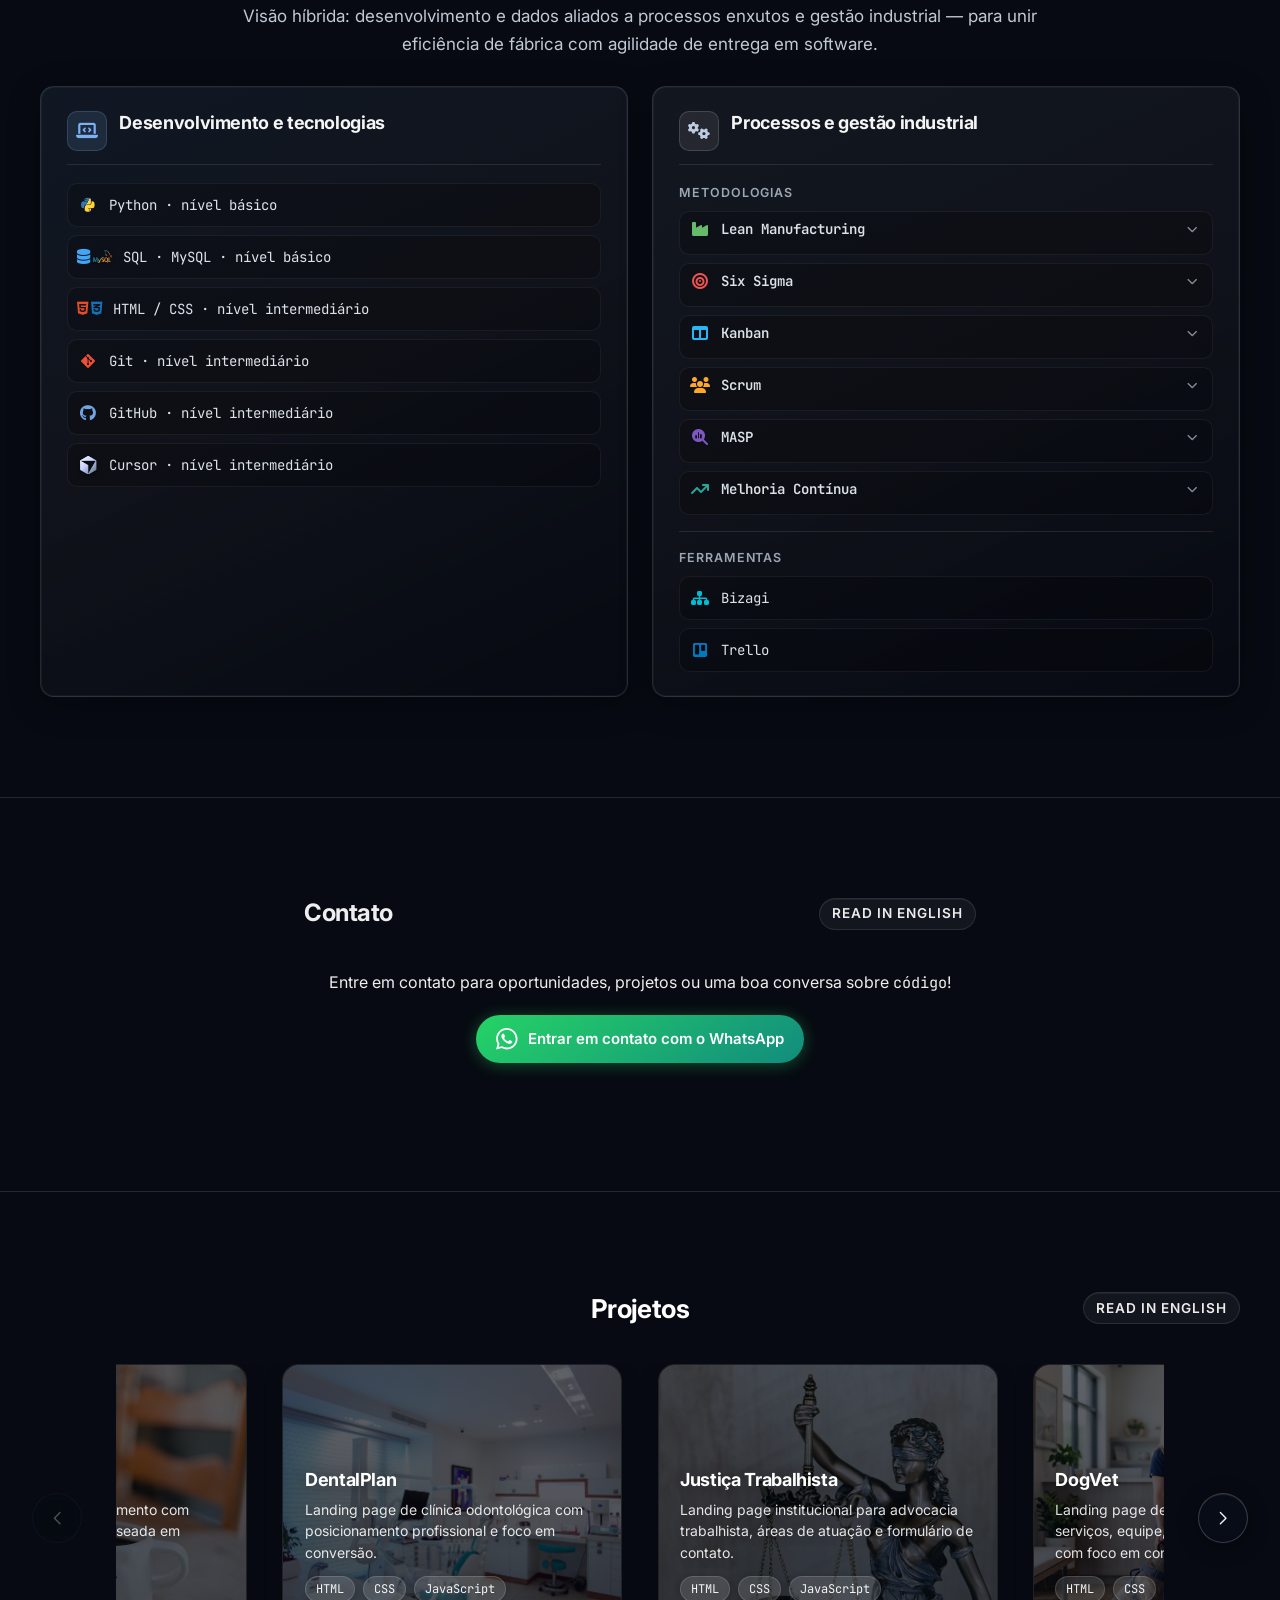
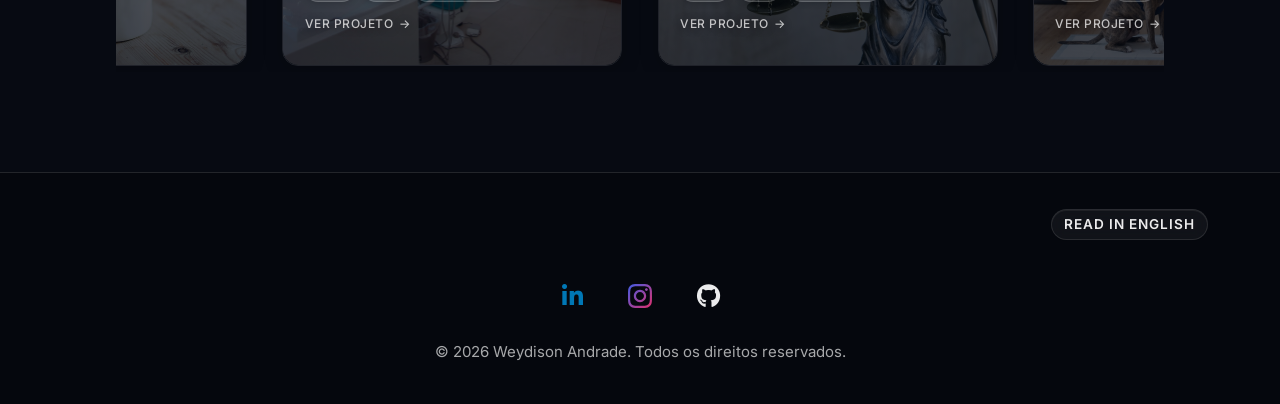
==== commit e2cb7845: "adcionando funcções de rastreamento de eventos" ====
--- a/html/index.html
+++ b/html/index.html
@@ -623,6 +623,7 @@
         <article class="project-card project-card--linkable project-card--visual">
           <a
             class="project-card__link"
+            data-ga-project="ecofabrica"
             href="https://smarth-factory.vercel.app/"
             target="_blank"
             rel="noopener noreferrer"
@@ -653,6 +654,7 @@
         <article class="project-card project-card--linkable project-card--visual project-card--psyco">
           <a
             class="project-card__link"
+            data-ga-project="psicohealth"
             href="https://psyco-health.vercel.app/"
             target="_blank"
             rel="noopener noreferrer"
@@ -682,6 +684,7 @@
         <article class="project-card project-card--linkable project-card--visual project-card--dental">
           <a
             class="project-card__link"
+            data-ga-project="dentalplan"
             href="https://dental-plan-beta.vercel.app/"
             target="_blank"
             rel="noopener noreferrer"
@@ -711,6 +714,7 @@
         <article class="project-card project-card--linkable project-card--visual project-card--legal">
           <a
             class="project-card__link"
+            data-ga-project="justica_trabalhista"
             href="https://weydisonandrade.github.io/Escritorio_Juridico/"
             target="_blank"
             rel="noopener noreferrer"
@@ -740,6 +744,7 @@
         <article class="project-card project-card--linkable project-card--visual project-card--vet">
           <a
             class="project-card__link"
+            data-ga-project="dogvet"
             href="https://dog-vet.vercel.app/"
             target="_blank"
             rel="noopener noreferrer"
@@ -769,6 +774,7 @@
         <article class="project-card project-card--linkable project-card--visual project-card--jcbarbearia">
           <a
             class="project-card__link"
+            data-ga-project="jc_barbearia"
             href="https://barbearia-jc-du-corte-oficial.vercel.app/"
             target="_blank"
             rel="noopener noreferrer"
@@ -918,5 +924,6 @@
     <!-- Liga/desliga painéis de definição das metodologias (botões .know-how-item__disclosure-trigger). -->
     <script src="js/know-how-disclosure.js" defer></script>
     <script src="js/particles.js" defer></script>
+    <script src="js/track-events.js" defer></script>
   </body>
 </html>
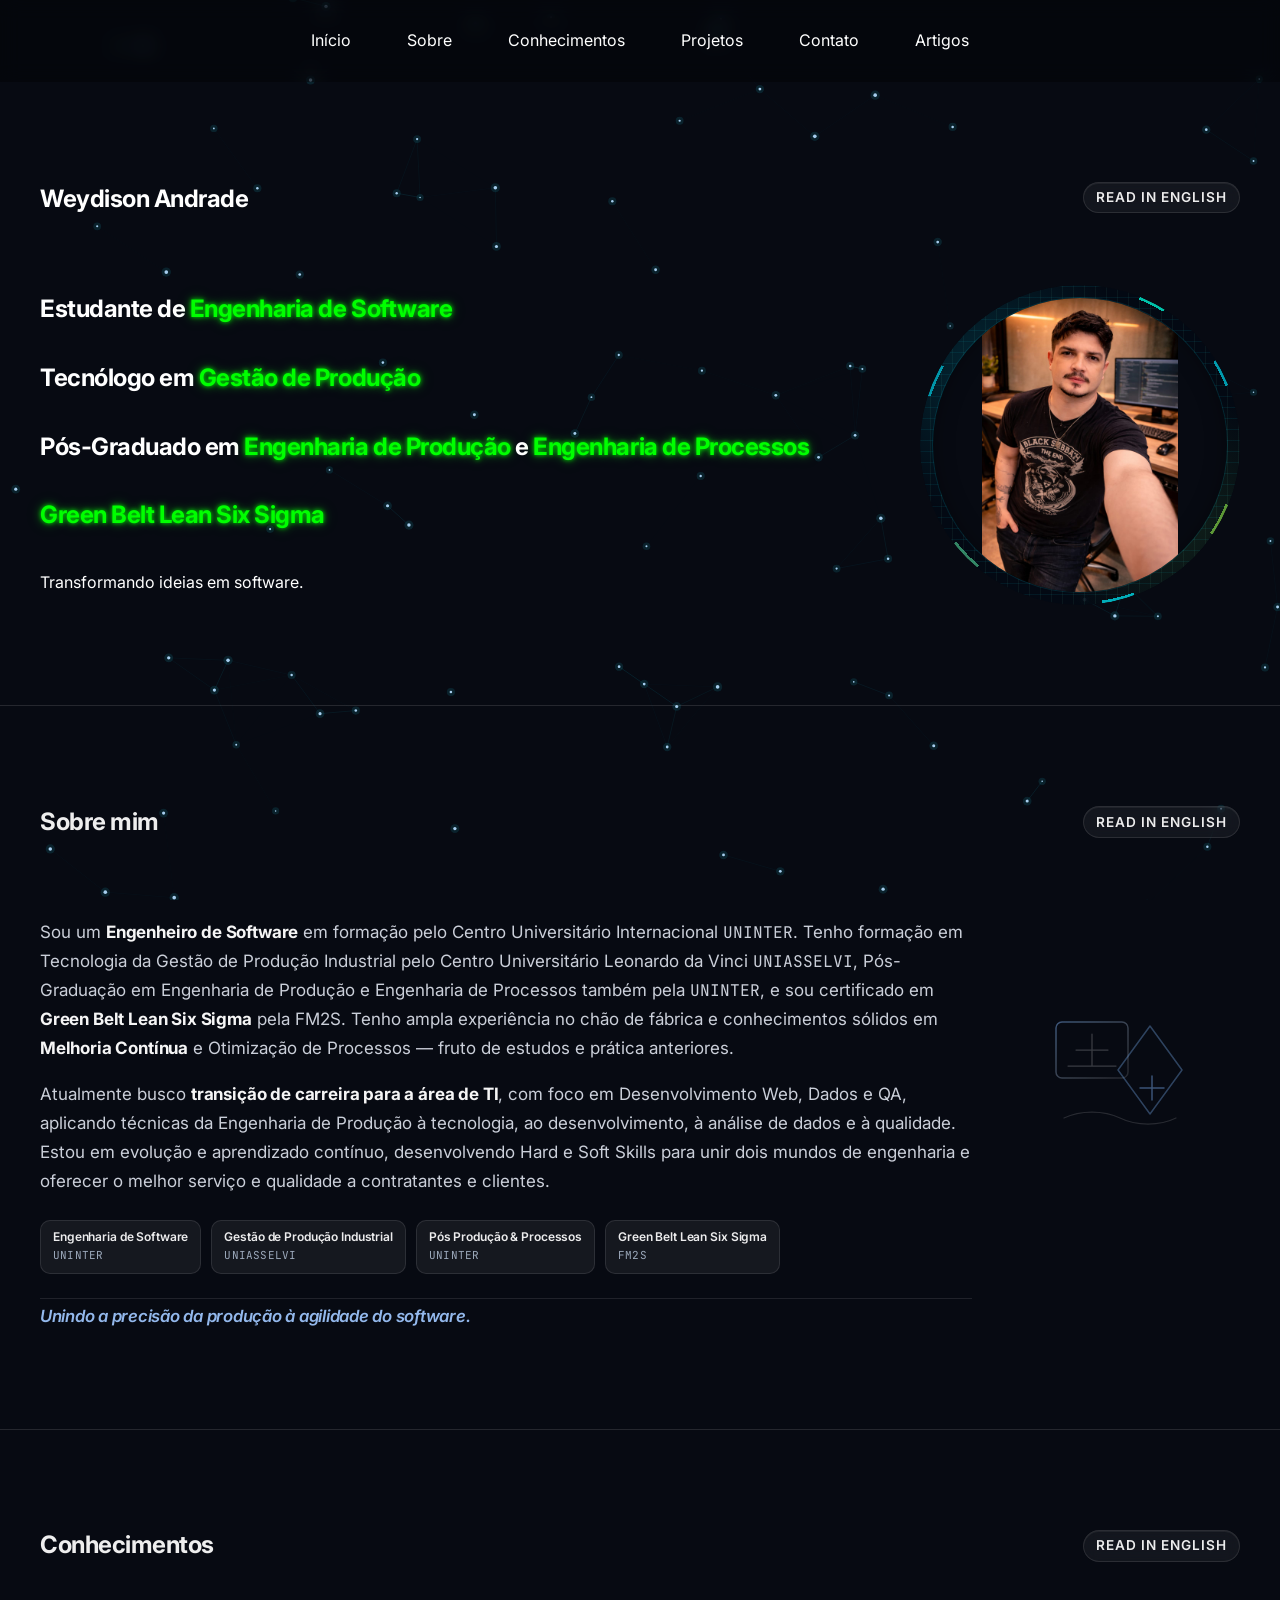
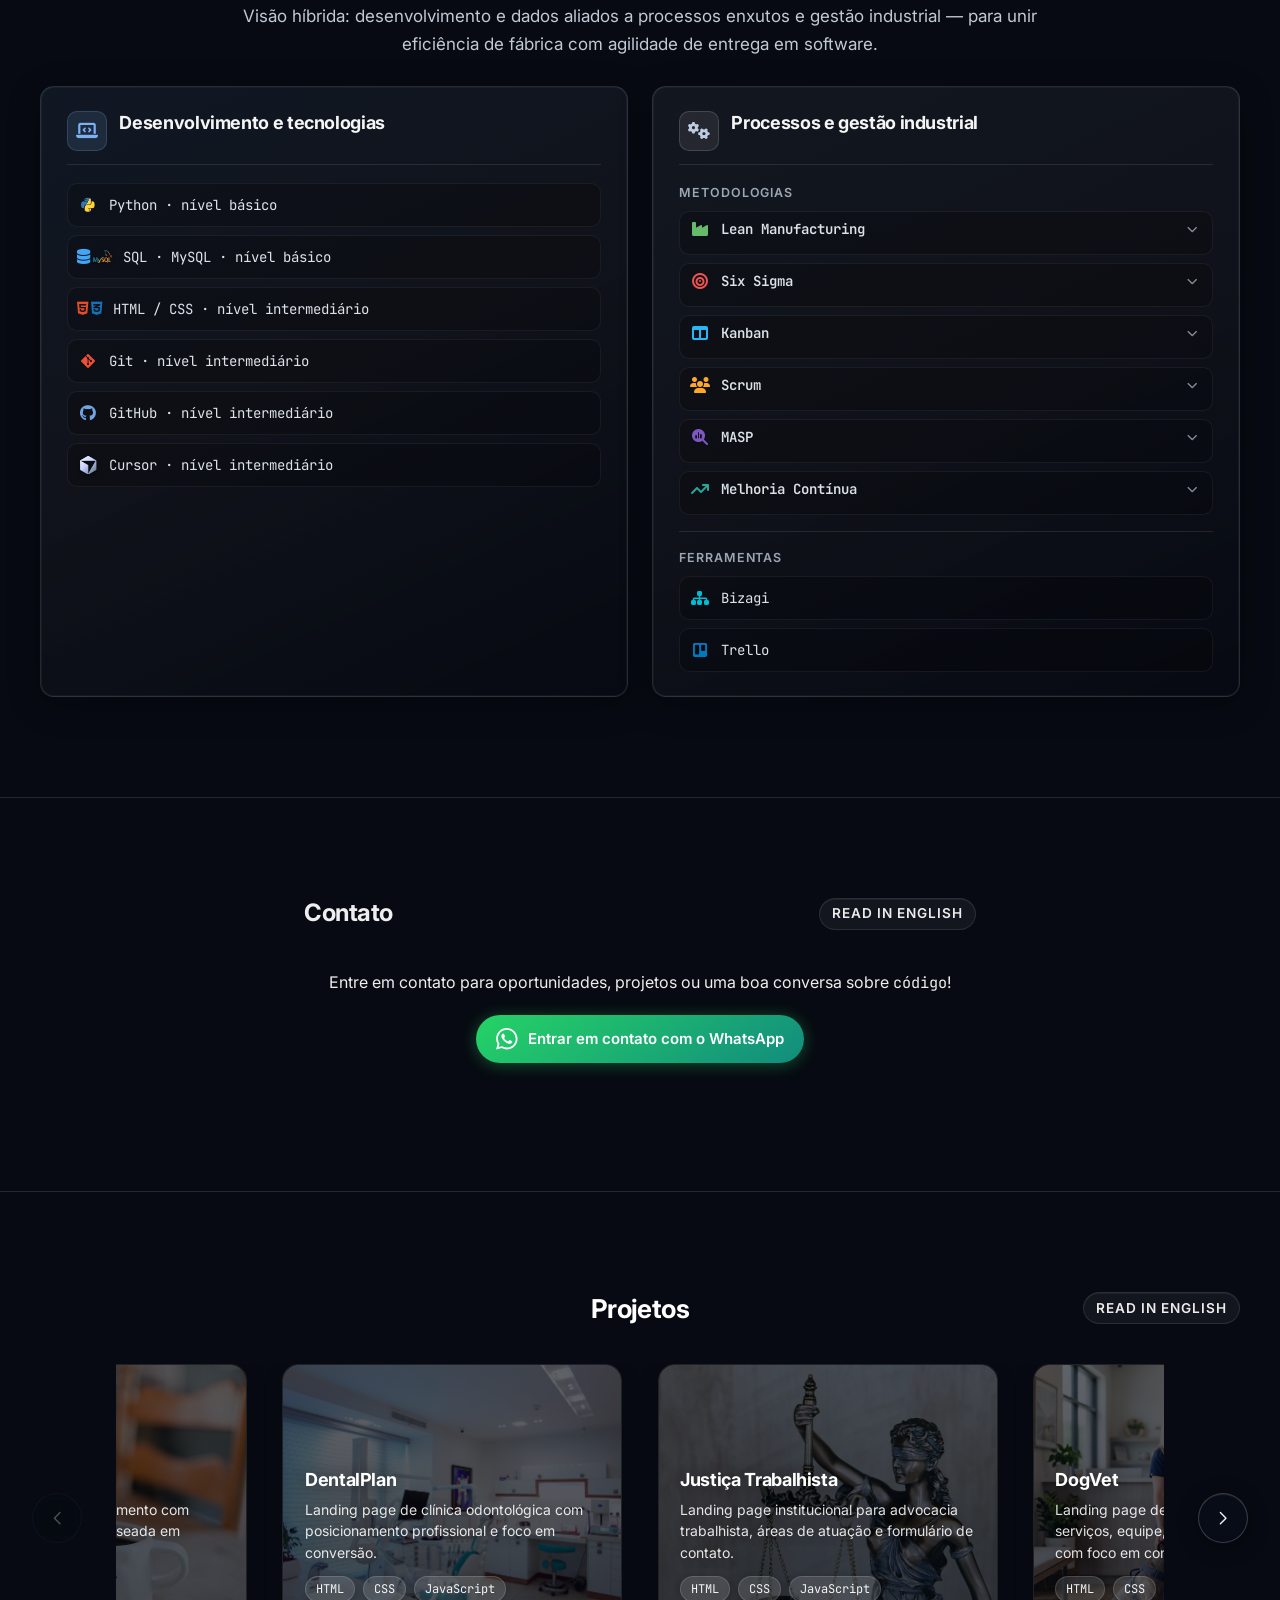
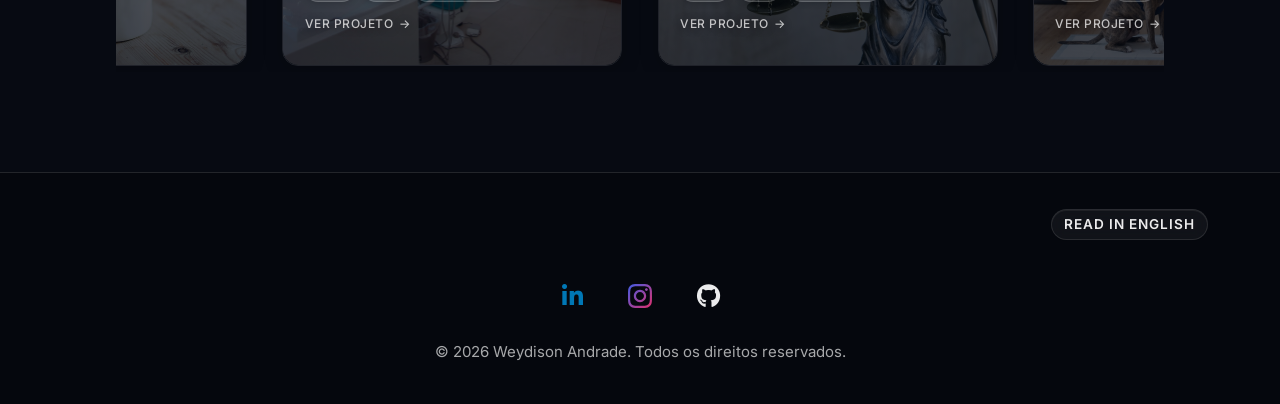
==== commit 07e474f0: "Adicionando favicon" ====
--- a/html/index.html
+++ b/html/index.html
@@ -14,6 +14,8 @@
     <meta charset="UTF-8" />
     <meta name="viewport" content="width=device-width, initial-scale=1.0" />
     <title>Weydison Andrade</title>
+    <!-- Favicon personalizado integrado a partir do ícone enviado pelo usuário, com ajuste de área útil para melhorar a visibilidade dos detalhes na aba do navegador -->
+    <link rel="icon" type="image/png" sizes="256x256" href="assets/favicon.png" />
     <!-- Pré-conexão com servidores do Google Fonts (melhora desempenho) -->
     <link rel="preconnect" href="https://fonts.googleapis.com" />
     <link rel="preconnect" href="https://fonts.gstatic.com" crossorigin />
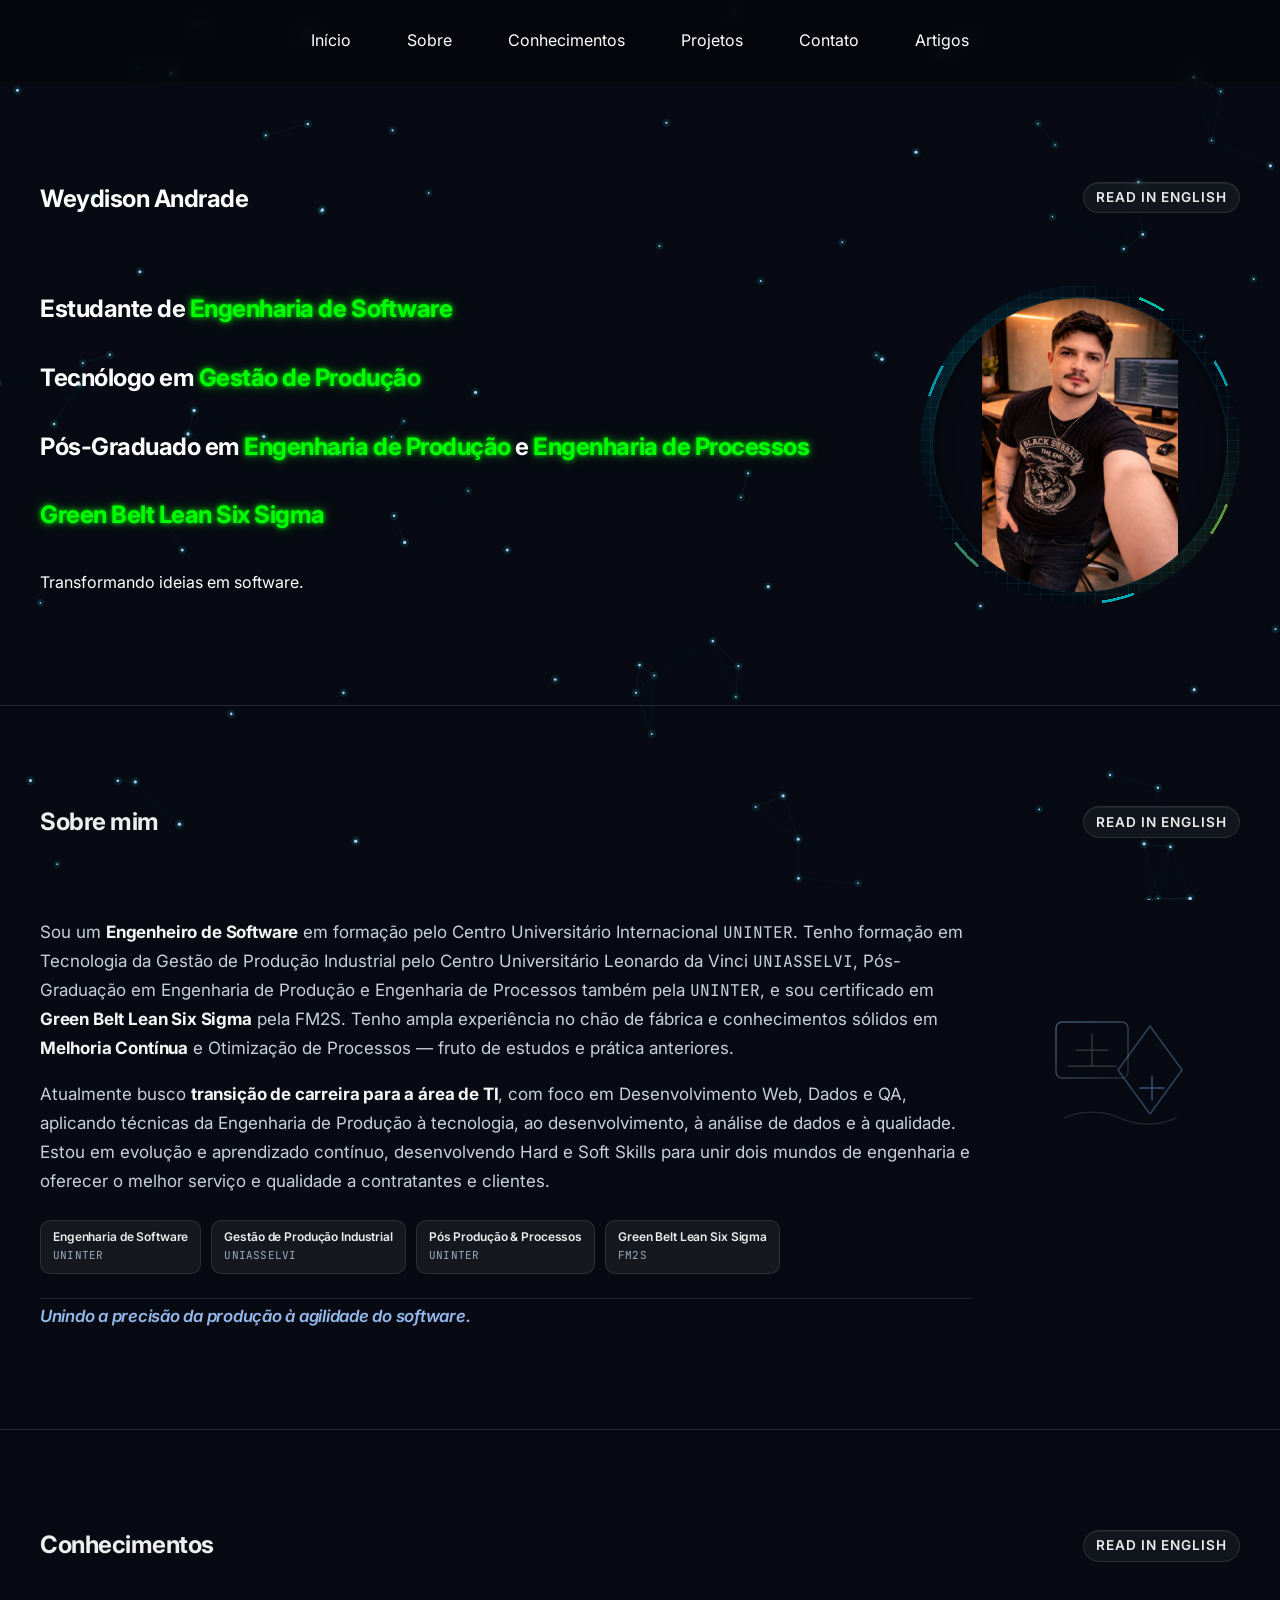
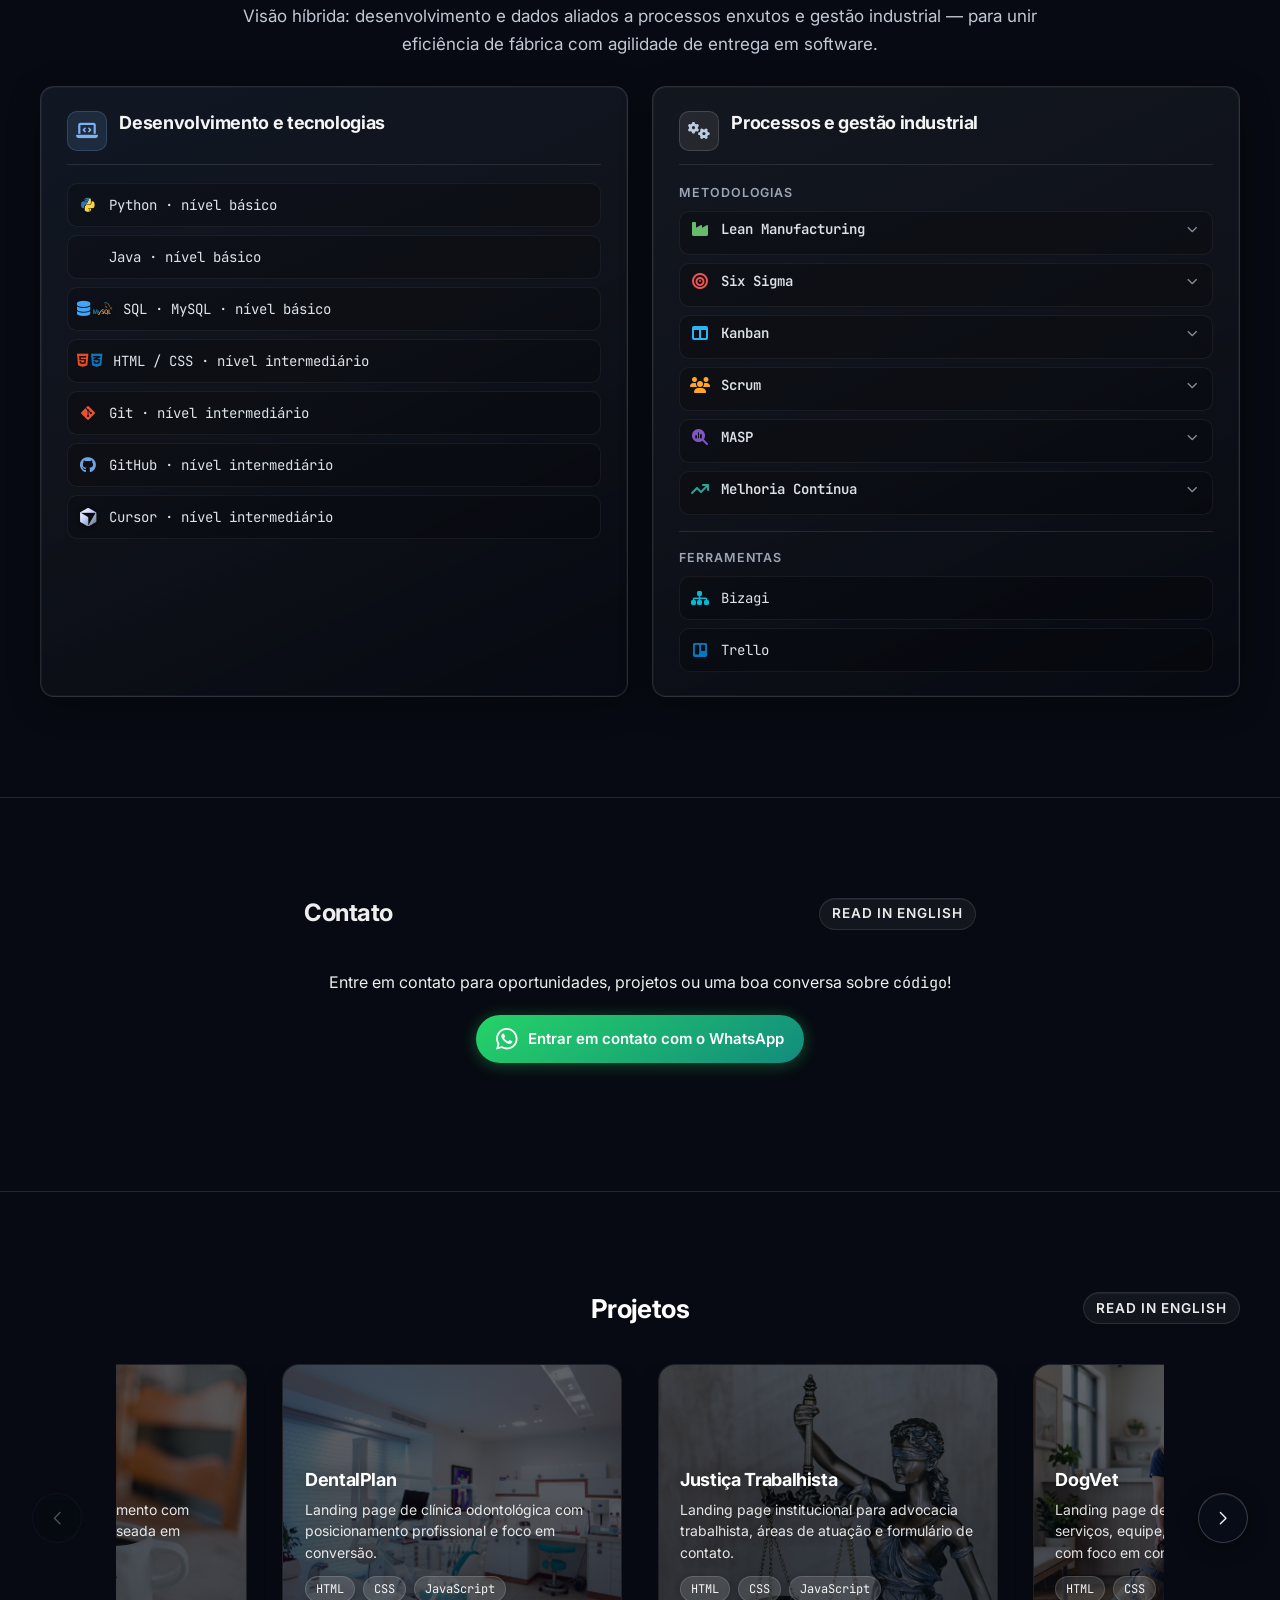
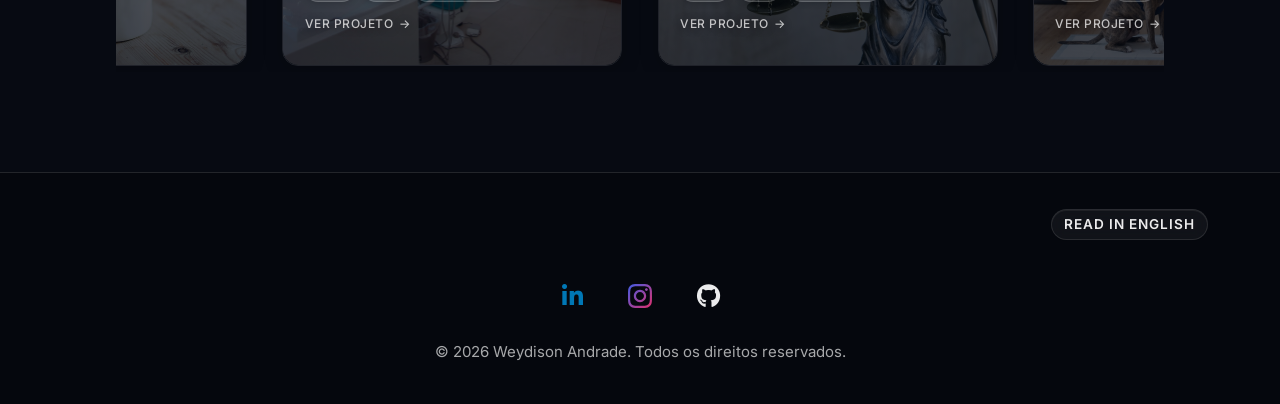
==== commit 01c49286: "Adicionando nova linguagem em aprendizado na seção Habilidades" ====
--- a/html/index.html
+++ b/html/index.html
@@ -266,6 +266,18 @@
                   aria-hidden="true"
                 ></i>
                 <span class="know-how-item__label" data-en="Python · beginner level">Python · nível básico</span>
+              </li>
+              <li class="know-how-item">
+                <span class="know-how-item__glyph know-how-item__glyph--java-logo" aria-hidden="true">
+                  <img
+                    class="know-how-item__java-logo-img"
+                    src="https://cdn.jsdelivr.net/gh/devicons/devicon/icons/java/java-original.svg"
+                    alt=""
+                    loading="lazy"
+                    decoding="async"
+                  />
+                </span>
+                <span class="know-how-item__label" data-en="Java · beginner level">Java · nível básico</span>
               </li>
               <li class="know-how-item">
                 <span
